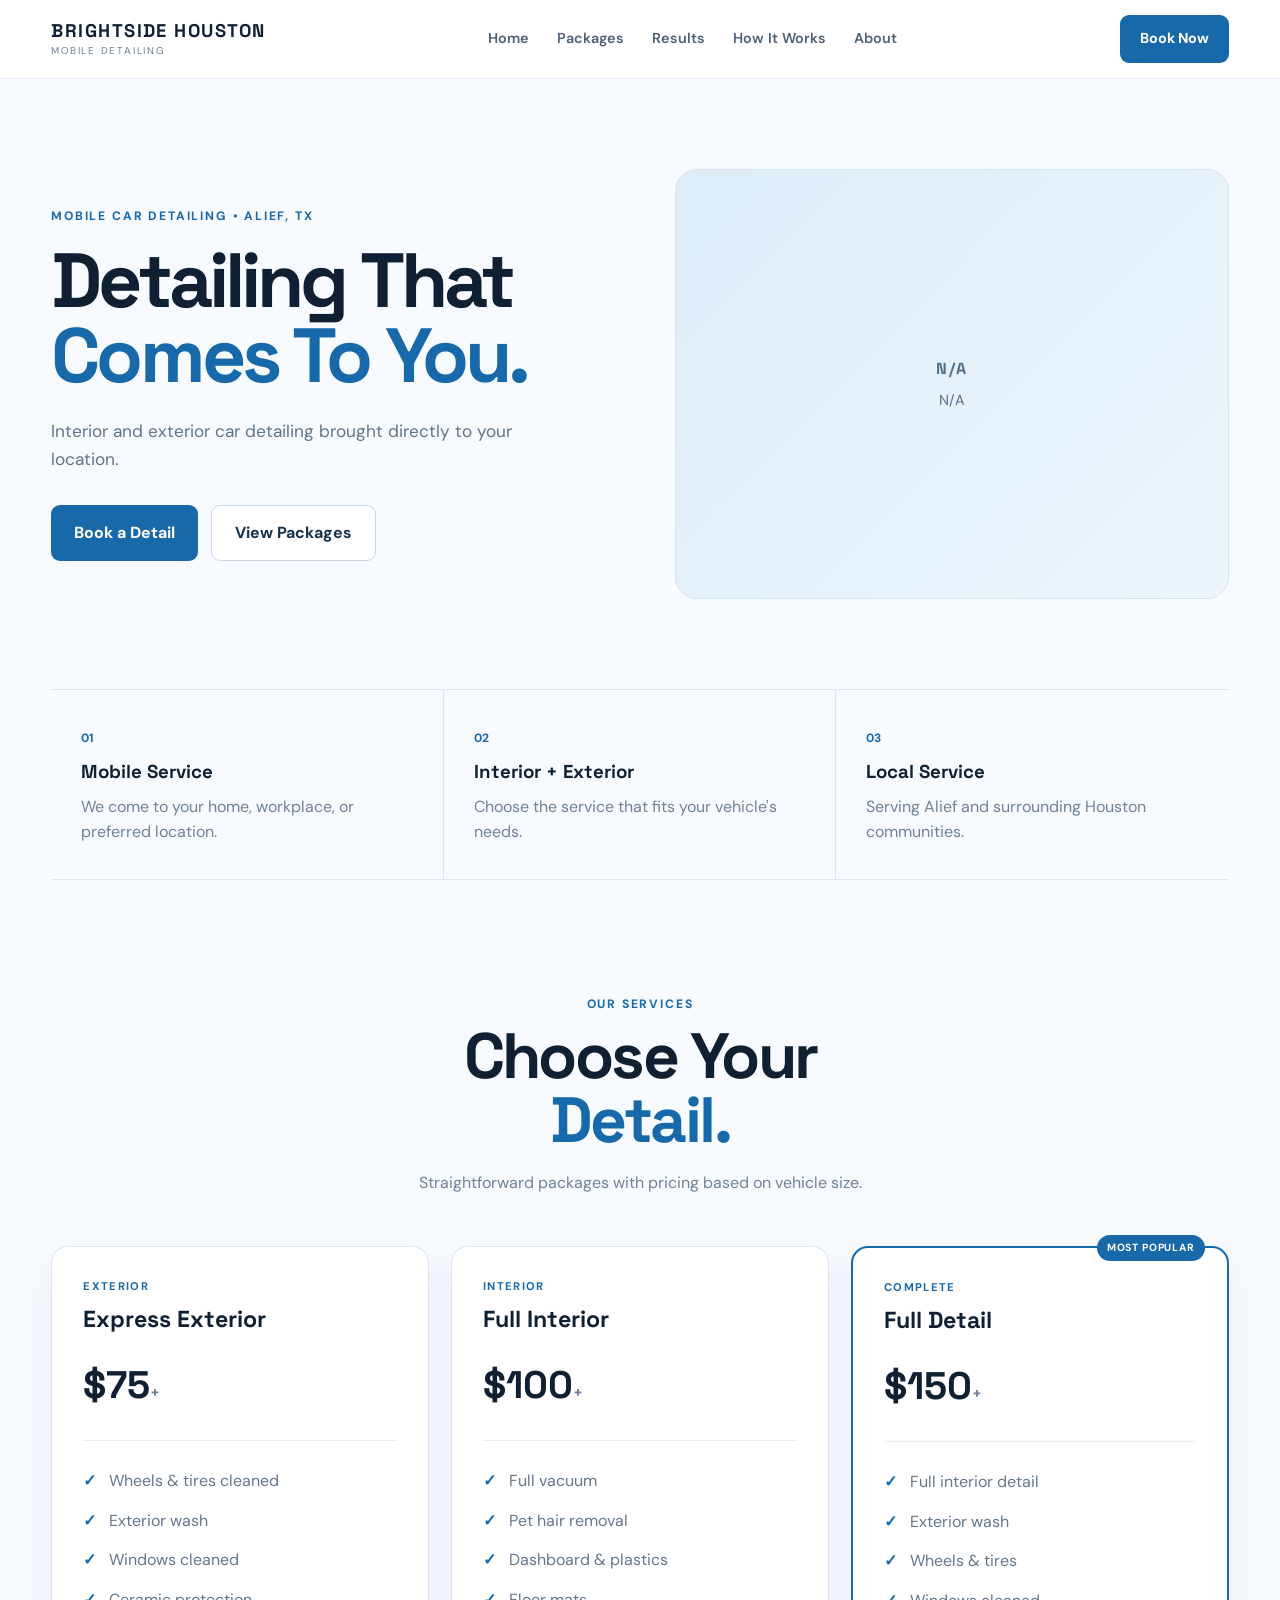
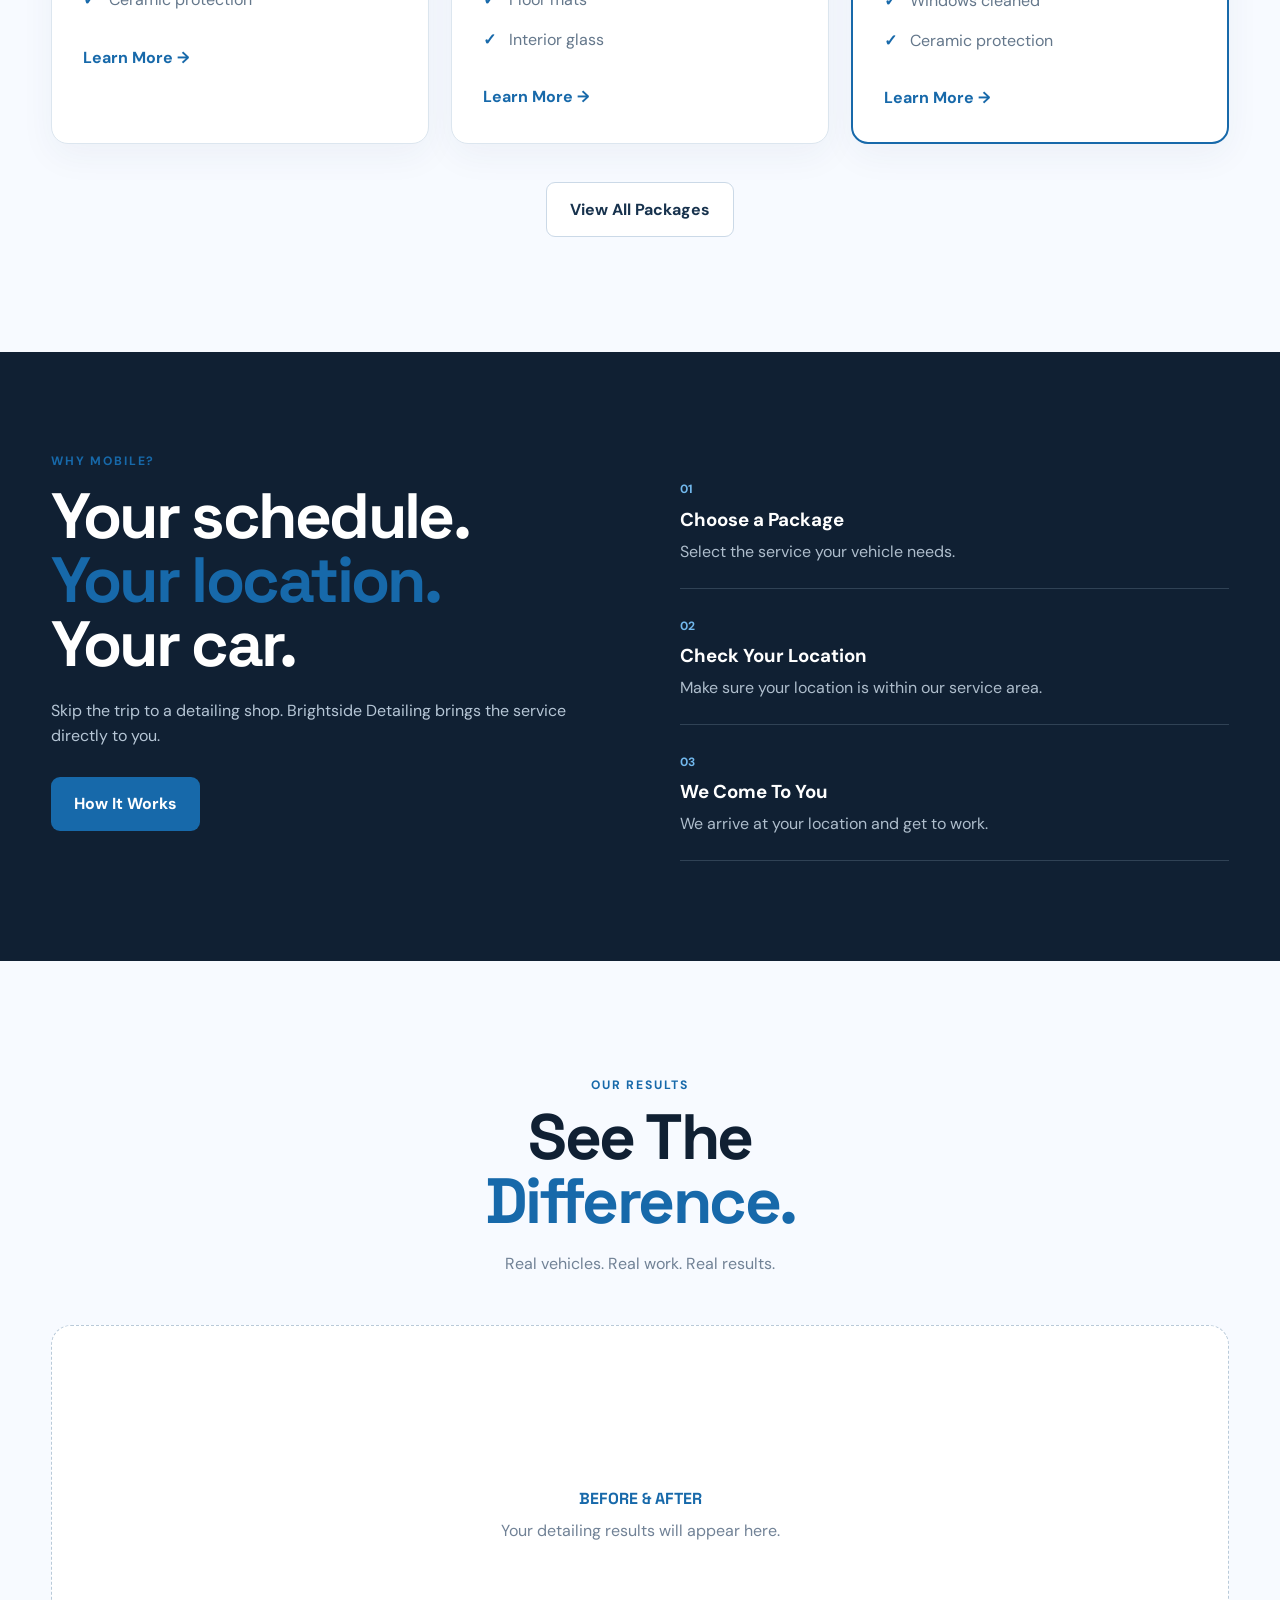
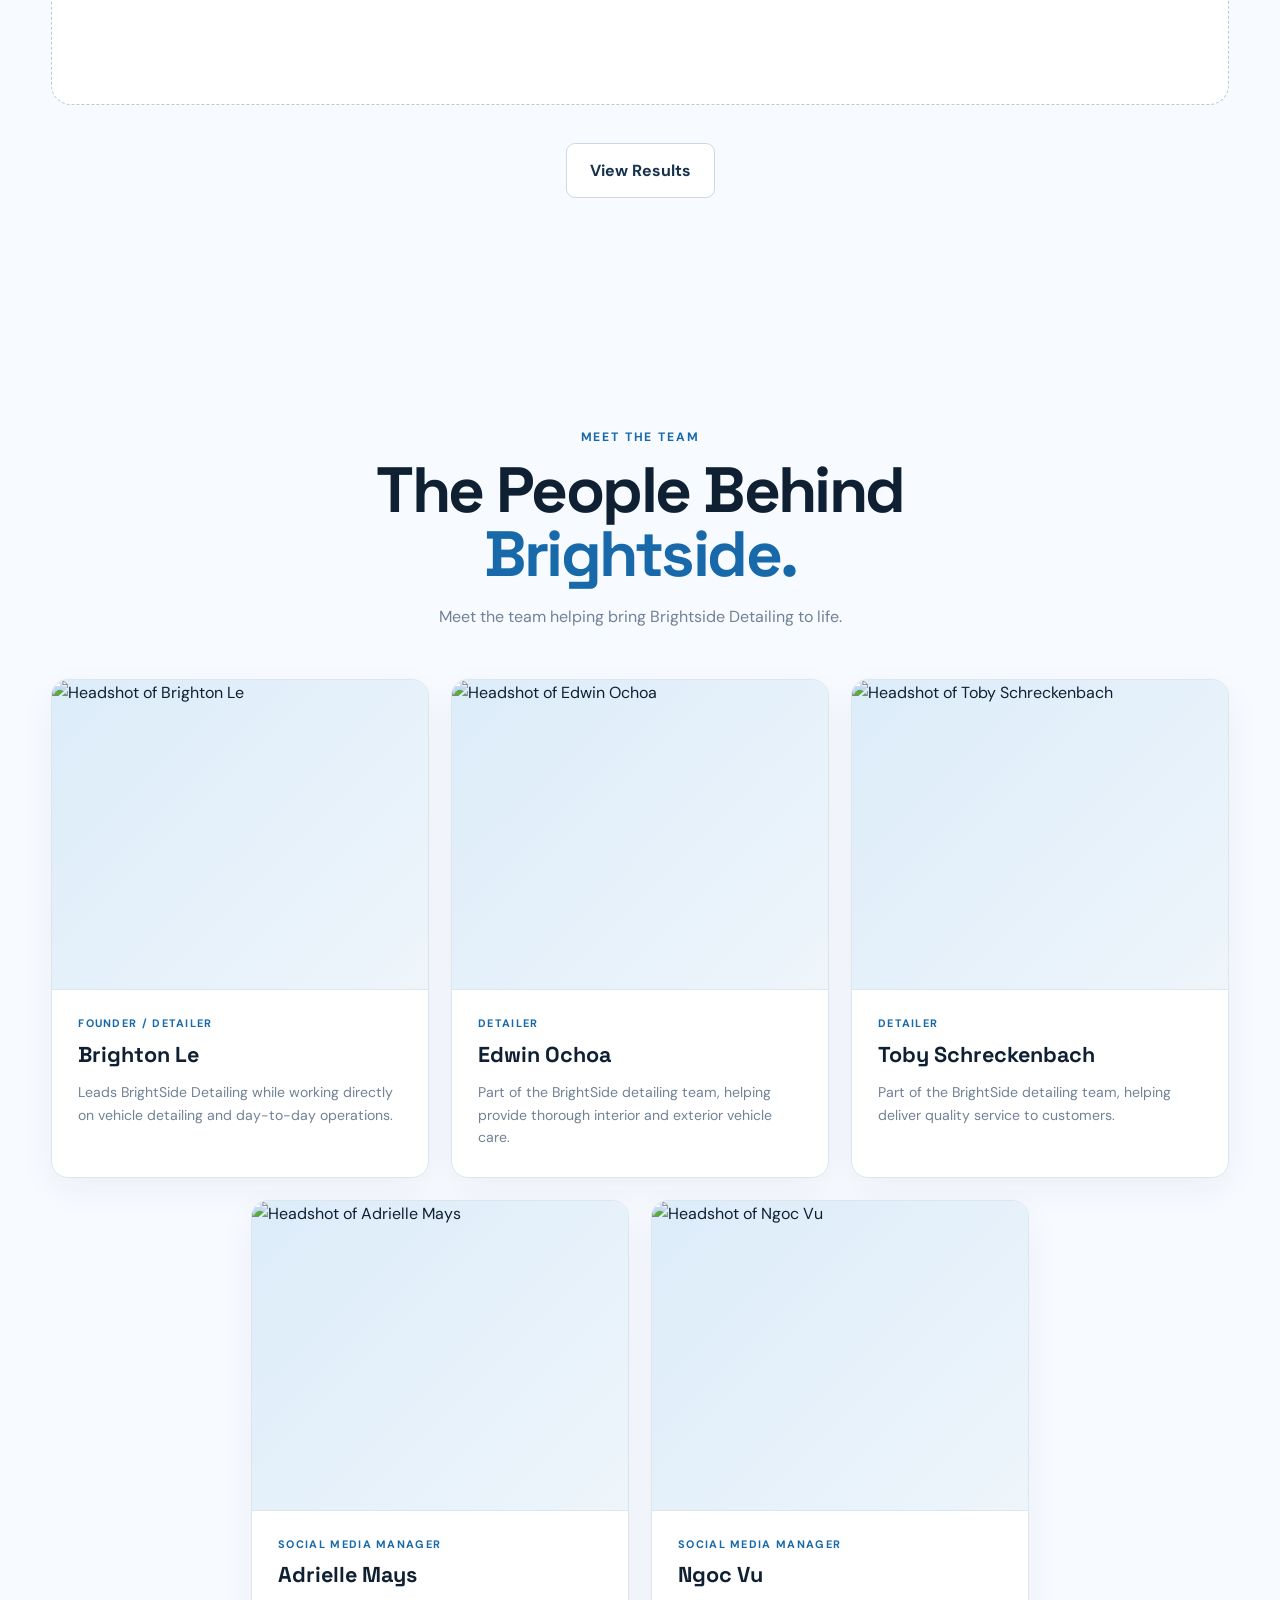
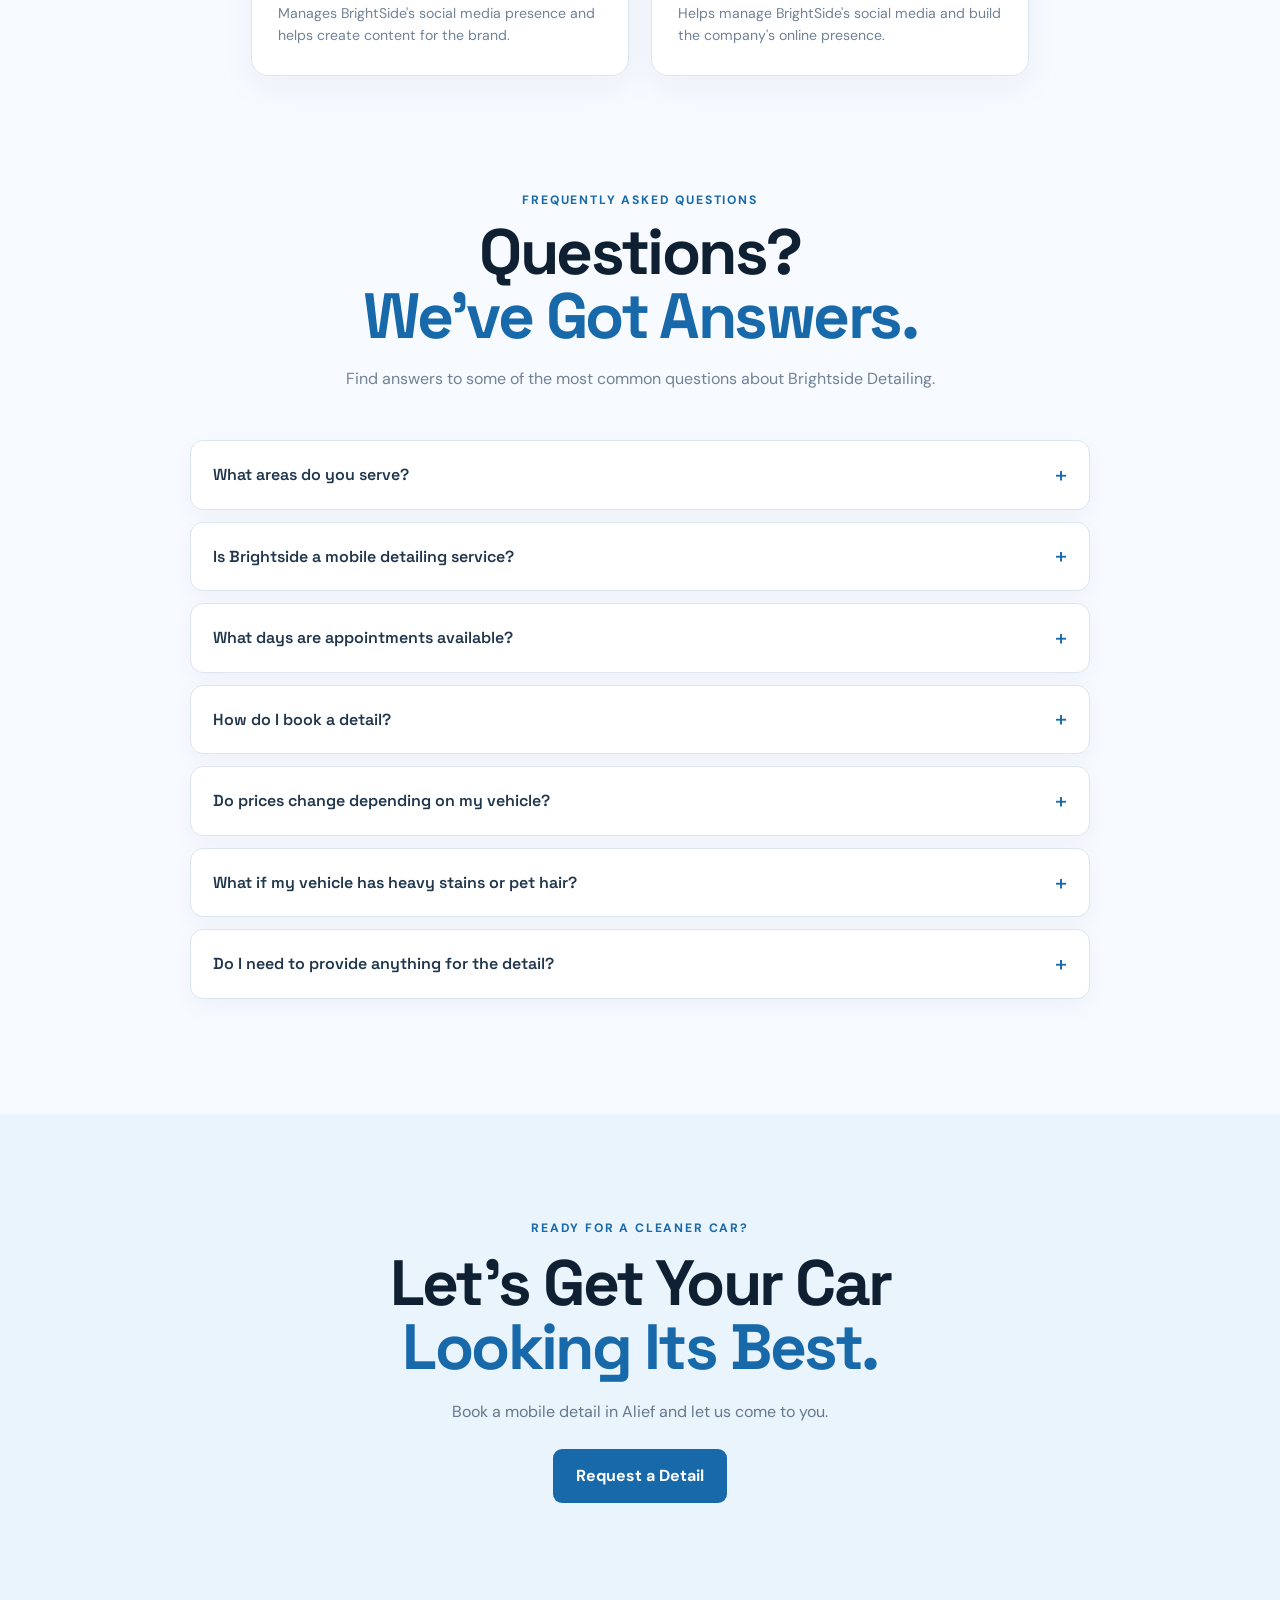
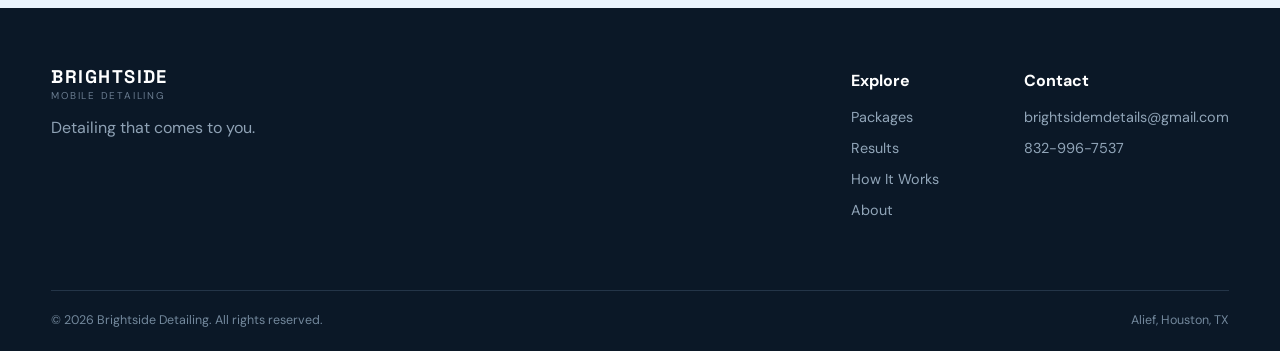
==== index.html @ d50fadb3 "Update index.html" ====
<!DOCTYPE html>
<html lang="en">

<head>

    <meta charset="UTF-8">

    <meta
        name="viewport"
        content="width=device-width, initial-scale=1.0"
    >

    <title>
        Brightside Houston Detailing | Mobile Car Detailing
    </title>

    <meta
        name="description"
        content="Brightside Detailing provides mobile car detailing in Alief and surrounding Houston areas."
    >

    <link rel="preconnect" href="https://fonts.googleapis.com">

    <link
        rel="preconnect"
        href="https://fonts.gstatic.com"
        crossorigin
    >

    <link
        href="https://fonts.googleapis.com/css2?family=DM+Sans:wght@400;500;600;700&family=Space+Grotesk:wght@500;600;700&display=swap"
        rel="stylesheet"
    >

    <link
        rel="stylesheet"
        href="style.css"
    >

</head>


<body>


<header class="navbar">

    <div class="nav-container">

        <a
            href="index.html"
            class="logo"
        >

            <span>
                BRIGHTSIDE HOUSTON
            </span>

            <small>
                MOBILE DETAILING
            </small>

        </a>


        <nav class="nav-links">

            <a href="index.html">
                Home
            </a>

            <a href="packages/">
                Packages
            </a>

            <a href="results/">
                Results
            </a>

            <a href="how-it-works/">
                How It Works
            </a>

            <a href="about/">
                About
            </a>

        </nav>


        <a
            href="booking/"
            class="nav-button"
        >
            Book Now
        </a>


        <button
            class="menu-button"
            id="menuButton"
            type="button"
        >
            ☰
        </button>

    </div>

</header>



<main>


<!-- HERO -->

<section class="hero">

    <div class="hero-content">

        <p class="eyebrow">
            MOBILE CAR DETAILING • ALIEF, TX
        </p>


        <h1>

            Detailing That

            <span>
                Comes To You.
            </span>

        </h1>


        <p class="hero-text">

            Interior and exterior car detailing
            brought directly to your location.

        </p>


        <div class="hero-buttons">

            <a
                href="booking/"
                class="primary-button"
            >
                Book a Detail
            </a>


            <a
                href="packages/"
                class="secondary-button"
            >
                View Packages
            </a>

        </div>

    </div>


    <div class="hero-image">

        <div class="image-placeholder">

            <span>
                N/A
            </span>

            <p>
                N/A
            </p>

        </div>

    </div>

</section>



<!-- BENEFITS -->

<section class="benefits">

    <div class="benefit">

        <span class="benefit-number">
            01
        </span>

        <h3>
            Mobile Service
        </h3>

        <p>
            We come to your home, workplace,
            or preferred location.
        </p>

    </div>


    <div class="benefit">

        <span class="benefit-number">
            02
        </span>

        <h3>
            Interior + Exterior
        </h3>

        <p>
            Choose the service that fits
            your vehicle's needs.
        </p>

    </div>


    <div class="benefit">

        <span class="benefit-number">
            03
        </span>

        <h3>
            Local Service
        </h3>

        <p>
            Serving Alief and surrounding
            Houston communities.
        </p>

    </div>

</section>



<!-- SERVICES -->

<section class="packages-preview">

    <div class="section-heading">

        <p class="eyebrow">
            OUR SERVICES
        </p>

        <h2>

            Choose Your

            <span>
                Detail.
            </span>

        </h2>

        <p>
            Straightforward packages with
            pricing based on vehicle size.
        </p>

    </div>



    <div class="package-grid">


        <article class="package-card">

            <div class="package-top">

                <p class="package-label">
                    EXTERIOR
                </p>

                <h3>
                    Express Exterior
                </h3>

                <p class="price">
                    $75<span>+</span>
                </p>

            </div>


            <ul>

                <li>
                    Wheels & tires cleaned
                </li>

                <li>
                    Exterior wash
                </li>

                <li>
                    Windows cleaned
                </li>

                <li>
                    Ceramic protection
                </li>

            </ul>


            <a
                href="packages/"
                class="card-link"
            >
                Learn More →
            </a>

        </article>



        <article class="package-card">

            <div class="package-top">

                <p class="package-label">
                    INTERIOR
                </p>

                <h3>
                    Full Interior
                </h3>

                <p class="price">
                    $100<span>+</span>
                </p>

            </div>


            <ul>

                <li>
                    Full vacuum
                </li>

                <li>
                    Pet hair removal
                </li>

                <li>
                    Dashboard & plastics
                </li>

                <li>
                    Floor mats
                </li>

                <li>
                    Interior glass
                </li>

            </ul>


            <a
                href="packages/"
                class="card-link"
            >
                Learn More →
            </a>

        </article>



        <article class="package-card featured">

            <div class="popular">
                MOST POPULAR
            </div>


            <div class="package-top">

                <p class="package-label">
                    COMPLETE
                </p>

                <h3>
                    Full Detail
                </h3>

                <p class="price">
                    $150<span>+</span>
                </p>

            </div>


            <ul>

                <li>
                    Full interior detail
                </li>

                <li>
                    Exterior wash
                </li>

                <li>
                    Wheels & tires
                </li>

                <li>
                    Windows cleaned
                </li>

                <li>
                    Ceramic protection
                </li>

            </ul>


            <a
                href="packages/"
                class="card-link"
            >
                Learn More →
            </a>

        </article>

    </div>


    <div class="center-button">

        <a
            href="packages/"
            class="secondary-button"
        >
            View All Packages
        </a>

    </div>

</section>



<!-- MOBILE -->

<section class="mobile-section">

    <div class="mobile-text">

        <p class="eyebrow">
            WHY MOBILE?
        </p>


        <h2>

            Your schedule.

            <span>
                Your location.
            </span>

            Your car.

        </h2>


        <p>

            Skip the trip to a detailing shop.
            Brightside Detailing brings the
            service directly to you.

        </p>


        <a
            href="how-it-works/"
            class="primary-button"
        >
            How It Works
        </a>

    </div>



    <div class="mobile-info">


        <div>

            <span>
                01
            </span>

            <h3>
                Choose a Package
            </h3>

            <p>
                Select the service your
                vehicle needs.
            </p>

        </div>


        <div>

            <span>
                02
            </span>

            <h3>
                Check Your Location
            </h3>

            <p>
                Make sure your location
                is within our service area.
            </p>

        </div>


        <div>

            <span>
                03
            </span>

            <h3>
                We Come To You
            </h3>

            <p>
                We arrive at your location
                and get to work.
            </p>

        </div>

    </div>

</section>



<!-- RESULTS -->

<section class="results-preview">

    <div class="section-heading">

        <p class="eyebrow">
            OUR RESULTS
        </p>


        <h2>

            See The

            <span>
                Difference.
            </span>

        </h2>


        <p>
            Real vehicles. Real work.
            Real results.
        </p>

    </div>


    <div class="results-placeholder">

        <div>

            <strong>
                BEFORE & AFTER
            </strong>

            <p>
                Your detailing results will
                appear here.
            </p>

        </div>

    </div>


    <div class="center-button">

        <a
            href="results/"
            class="secondary-button"
        >
            View Results
        </a>

    </div>

</section>



<!-- MEET THE TEAM -->

<section class="team-section">

    <div class="section-heading">

        <p class="eyebrow">
            MEET THE TEAM
        </p>


        <h2>

            The People Behind

            <span>
                Brightside.
            </span>

        </h2>


        <p>
            Meet the team helping bring Brightside
            Detailing to life.
        </p>

    </div>



    <div class="team-grid">


        <!-- BRIGHTON -->

        <article class="team-card">

            <div class="team-image">

                <img
                    src="images/team/brighton.JPEG"
                    alt="Headshot of Brighton Le"
                >

            </div>


            <div class="team-info">

                <p class="team-role">
                    FOUNDER / DETAILER
                </p>

                <h3>
                    Brighton Le
                </h3>

                <p>
                    Leads BrightSide Detailing while
                    working directly on vehicle detailing
                    and day-to-day operations.
                </p>

            </div>

        </article>



        <!-- EDWIN -->

        <article class="team-card">

            <div class="team-image">

                <img
                    src="images/team/edwin-ochoa.JPEG"
                    alt="Headshot of Edwin Ochoa"
                >

            </div>


            <div class="team-info">

                <p class="team-role">
                    DETAILER
                </p>

                <h3>
                    Edwin Ochoa
                </h3>

                <p>
                    Part of the BrightSide detailing team,
                    helping provide thorough interior and
                    exterior vehicle care.
                </p>

            </div>

        </article>



        <!-- TOBY -->

        <article class="team-card">

            <div class="team-image">

                <img
                    src="images/team/toby-schreckenbach.JPEG"
                    alt="Headshot of Toby Schreckenbach"
                >

            </div>


            <div class="team-info">

                <p class="team-role">
                    DETAILER
                </p>

                <h3>
                    Toby Schreckenbach
                </h3>

                <p>
                    Part of the BrightSide detailing team,
                    helping deliver quality service to
                    customers.
                </p>

            </div>

        </article>



        <!-- ADRIELLE -->

        <article class="team-card">

            <div class="team-image">

                <img
                    src="images/team/adrielle-mays.JPEG"
                    alt="Headshot of Adrielle Mays"
                >

            </div>


            <div class="team-info">

                <p class="team-role">
                    SOCIAL MEDIA MANAGER
                </p>

                <h3>
                    Adrielle Mays
                </h3>

                <p>
                    Manages BrightSide's social media
                    presence and helps create content
                    for the brand.
                </p>

            </div>

        </article>



        <!-- NGOC -->

        <article class="team-card">

            <div class="team-image">

                <img
                    src="images/team/ngoc-vu.JPEG"
                    alt="Headshot of Ngoc Vu"
                >

            </div>


            <div class="team-info">

                <p class="team-role">
                    SOCIAL MEDIA MANAGER
                </p>

                <h3>
                    Ngoc Vu
                </h3>

                <p>
                    Helps manage BrightSide's social
                    media and build the company's
                    online presence.
                </p>

            </div>

        </article>

    </div>

</section>



<!-- FAQ -->

<section class="faq-section">

    <div class="section-heading">

        <p class="eyebrow">
            FREQUENTLY ASKED QUESTIONS
        </p>


        <h2>

            Questions?

            <span>
                We've Got Answers.
            </span>

        </h2>


        <p>
            Find answers to some of the most common
            questions about Brightside Detailing.
        </p>

    </div>



    <div class="faq-list">


        <details class="faq-item">

            <summary>
                What areas do you serve?
            </summary>

            <div class="faq-answer">

                <p>
                    Brightside Detailing serves Alief
                    and surrounding Houston communities
                    within approximately 20 miles of our
                    service area.
                </p>

            </div>

        </details>



        <details class="faq-item">

            <summary>
                Is Brightside a mobile detailing service?
            </summary>

            <div class="faq-answer">

                <p>
                    Yes. We bring the detailing service
                    directly to your home, workplace, or
                    another eligible location.
                </p>

            </div>

        </details>



        <details class="faq-item">

            <summary>
                What days are appointments available?
            </summary>

            <div class="faq-answer">

                <p>
                    Brightside currently offers detailing
                    appointments on weekends. Available
                    dates and times can be viewed through
                    our online booking system.
                </p>

            </div>

        </details>



        <details class="faq-item">

            <summary>
                How do I book a detail?
            </summary>

            <div class="faq-answer">

                <p>
                    Start by visiting our booking page.
                    Enter your service location to make
                    sure it is within our service area,
                    then continue to schedule your detail.
                </p>

            </div>

        </details>



        <details class="faq-item">

            <summary>
                Do prices change depending on my vehicle?
            </summary>

            <div class="faq-answer">

                <p>
                    Yes. Pricing varies based on vehicle
                    size and may vary depending on the
                    condition of the vehicle. Any additional
                    charges will be confirmed before service.
                </p>

            </div>

        </details>



        <details class="faq-item">

            <summary>
                What if my vehicle has heavy stains or pet hair?
            </summary>

            <div class="faq-answer">

                <p>
                    Additional charges may apply for heavy
                    staining, excessive pet hair, or unusually
                    dirty vehicles. Final pricing will be
                    confirmed before service.
                </p>

            </div>

        </details>



        <details class="faq-item">

            <summary>
                Do I need to provide anything for the detail?
            </summary>

            <div class="faq-answer">

                <p>
                    Details about service requirements and
                    your appointment will be provided during
                    the booking process.
                </p>

            </div>

        </details>



    </div>

</section>



<!-- CTA -->

<section class="cta">

    <p class="eyebrow">
        READY FOR A CLEANER CAR?
    </p>


    <h2>

        Let's Get Your Car

        <span>
            Looking Its Best.
        </span>

    </h2>


    <p>
        Book a mobile detail in Alief
        and let us come to you.
    </p>


    <a
        href="booking/"
        class="primary-button"
    >
        Request a Detail
    </a>

</section>


</main>



<footer>

    <div class="footer-container">


        <div class="footer-brand">

            <a
                href="index.html"
                class="logo"
            >

                <span>
                    BRIGHTSIDE
                </span>

                <small>
                    MOBILE DETAILING
                </small>

            </a>


            <p>
                Detailing that comes to you.
            </p>

        </div>



        <div class="footer-links">


            <div>

                <h4>
                    Explore
                </h4>

                <a href="packages/">
                    Packages
                </a>

                <a href="results/">
                    Results
                </a>

                <a href="how-it-works/">
                    How It Works
                </a>

                <a href="about/">
                    About
                </a>

            </div>



            <div>

                <h4>
                    Contact
                </h4>

                <a href="mailto:YOUR-EMAIL-HERE">
                    brightsidemdetails@gmail.com
                </a>

                <a href="tel:YOUR-PHONE-HERE">
                    832-996-7537
                </a>

            </div>


        </div>

    </div>



    <div class="footer-bottom">

        <p>
            © 2026 Brightside Detailing.
            All rights reserved.
        </p>

        <p>
            Alief, Houston, TX
        </p>

    </div>

</footer>



<script src="script.js"></script>

</body>

</html>
---- style.css ----
/* =========================================
   BRIGHTSIDE DETAILING
   SHARED WEBSITE STYLES
========================================= */

* {
    box-sizing: border-box;
    margin: 0;
    padding: 0;
}

html {
    scroll-behavior: smooth;
}

body {
    font-family: "DM Sans", sans-serif;
    color: #102033;
    background: #f7faff;
    line-height: 1.6;
}

a {
    text-decoration: none;
    color: inherit;
}

button,
input,
select,
textarea {
    font: inherit;
}

img {
    max-width: 100%;
    display: block;
}


/* =========================================
   NAVIGATION
========================================= */

.navbar {
    width: 100%;
    background: rgba(255, 255, 255, 0.96);
    border-bottom: 1px solid #e5edf5;
    position: relative;
    z-index: 100;
}

.nav-container {
    width: min(1180px, 92%);
    margin: auto;
    min-height: 78px;

    display: flex;
    align-items: center;
    justify-content: space-between;
    gap: 30px;
}

.logo {
    display: flex;
    flex-direction: column;
    line-height: 1;
    flex-shrink: 0;
}

.logo span {
    font-family: "Space Grotesk", sans-serif;
    font-size: 1.15rem;
    font-weight: 700;
    letter-spacing: 0.08em;
}

.logo small {
    margin-top: 5px;
    font-size: 0.62rem;
    letter-spacing: 0.18em;
    color: #6b7d91;
}

.nav-links {
    display: flex;
    align-items: center;
    gap: 28px;
}

.nav-links a {
    font-size: 0.9rem;
    font-weight: 600;
    color: #4d6075;
    transition: 0.2s ease;
}

.nav-links a:hover {
    color: #1769aa;
}

.nav-button {
    padding: 12px 20px;
    background: #1769aa;
    color: white;
    border-radius: 9px;
    font-weight: 700;
    font-size: 0.9rem;
    transition: 0.2s ease;
}

.nav-button:hover {
    background: #0f548b;
    transform: translateY(-1px);
}

.menu-button {
    display: none;
    border: 0;
    background: transparent;
    font-size: 1.5rem;
    cursor: pointer;
}


/* =========================================
   GENERAL
========================================= */

.eyebrow {
    color: #1769aa;
    font-size: 0.76rem;
    font-weight: 700;
    letter-spacing: 0.15em;
    text-transform: uppercase;
}

.primary-button,
.secondary-button {
    display: inline-flex;
    align-items: center;
    justify-content: center;
    padding: 14px 23px;
    border-radius: 9px;
    font-weight: 700;
    transition: 0.2s ease;
}

.primary-button {
    background: #1769aa;
    color: white;
}

.primary-button:hover {
    background: #0f548b;
    transform: translateY(-2px);
}

.secondary-button {
    border: 1px solid #cbd9e7;
    background: white;
    color: #17324d;
}

.secondary-button:hover {
    border-color: #1769aa;
    color: #1769aa;
    transform: translateY(-2px);
}


/* =========================================
   HOMEPAGE HERO
========================================= */

.hero {
    width: min(1180px, 92%);
    margin: auto;
    min-height: 610px;

    display: grid;
    grid-template-columns: 1fr 1fr;
    align-items: center;
    gap: 70px;
    padding: 75px 0;
}

.hero-content {
    max-width: 590px;
}

.hero h1 {
    margin-top: 16px;
    font-family: "Space Grotesk", sans-serif;
    font-size: clamp(3rem, 6vw, 5.3rem);
    line-height: 0.98;
    letter-spacing: -0.05em;
    color: #102033;
}

.hero h1 span,
.mobile-text h2 span,
.section-heading h2 span,
.cta h2 span {
    color: #1769aa;
    display: block;
}

.hero-text {
    max-width: 520px;
    margin-top: 25px;
    color: #627589;
    font-size: 1.08rem;
}

.hero-buttons {
    display: flex;
    gap: 13px;
    margin-top: 32px;
    flex-wrap: wrap;
}

.hero-image {
    min-height: 430px;
}

.image-placeholder {
    width: 100%;
    height: 430px;
    border-radius: 22px;
    background:
        linear-gradient(
            135deg,
            #dcecf9,
            #eef5fb
        );

    border: 1px solid #d5e4f0;

    display: flex;
    flex-direction: column;
    align-items: center;
    justify-content: center;

    text-align: center;
    color: #547089;
}

.image-placeholder span {
    font-family: "Space Grotesk", sans-serif;
    font-weight: 700;
    letter-spacing: 0.08em;
}

.image-placeholder p {
    margin-top: 8px;
    font-size: 0.9rem;
}


/* =========================================
   BENEFITS
========================================= */

.benefits {
    width: min(1180px, 92%);
    margin: 0 auto;
    display: grid;
    grid-template-columns: repeat(3, 1fr);
    border-top: 1px solid #dce6ef;
    border-bottom: 1px solid #dce6ef;
}

.benefit {
    padding: 34px 30px;
    border-right: 1px solid #dce6ef;
}

.benefit:last-child {
    border-right: 0;
}

.benefit-number {
    color: #1769aa;
    font-size: 0.75rem;
    font-weight: 700;
}

.benefit h3 {
    margin-top: 7px;
    font-family: "Space Grotesk", sans-serif;
}

.benefit p {
    margin-top: 7px;
    color: #718296;
}


/* =========================================
   SECTION HEADINGS
========================================= */

.section-heading {
    max-width: 680px;
    margin: auto;
    text-align: center;
}

.section-heading h2 {
    margin-top: 10px;
    font-family: "Space Grotesk", sans-serif;
    font-size: clamp(2.5rem, 5vw, 4rem);
    line-height: 1;
    letter-spacing: -0.04em;
}

.section-heading > p:last-child {
    margin-top: 18px;
    color: #718296;
}


/* =========================================
   PACKAGES
========================================= */

.packages-preview {
    width: min(1180px, 92%);
    margin: auto;
    padding: 115px 0;
}

.package-grid {
    margin-top: 50px;
    display: grid;
    grid-template-columns: repeat(3, 1fr);
    gap: 22px;
}

.package-card {
    position: relative;
    background: white;
    border: 1px solid #dce6ef;
    border-radius: 17px;
    padding: 31px;
    box-shadow: 0 12px 35px rgba(30, 60, 90, 0.05);
}

.package-card.featured {
    border: 2px solid #1769aa;
}

.popular {
    position: absolute;
    top: -13px;
    right: 22px;
    padding: 5px 10px;
    border-radius: 20px;
    background: #1769aa;
    color: white;
    font-size: 0.65rem;
    font-weight: 700;
    letter-spacing: 0.08em;
}

.package-label {
    color: #1769aa;
    font-size: 0.7rem;
    font-weight: 700;
    letter-spacing: 0.12em;
}

.package-card h3 {
    margin-top: 5px;
    font-family: "Space Grotesk", sans-serif;
    font-size: 1.45rem;
}

.price {
    margin-top: 16px;
    font-family: "Space Grotesk", sans-serif;
    font-size: 2.4rem;
    font-weight: 700;
}

.price span {
    font-size: 1rem;
    color: #718296;
}

.package-card ul {
    list-style: none;
    margin-top: 25px;
    padding-top: 20px;
    border-top: 1px solid #e5edf5;
}

.package-card li {
    padding: 7px 0;
    color: #64778b;
}

.package-card li::before {
    content: "✓";
    margin-right: 9px;
    color: #1769aa;
    font-weight: 700;
}

.card-link {
    display: inline-block;
    margin-top: 25px;
    color: #1769aa;
    font-weight: 700;
}

.center-button {
    display: flex;
    justify-content: center;
    margin-top: 38px;
}


/* =========================================
   MOBILE SECTION
========================================= */

.mobile-section {
    background: #102033;
    color: white;
    padding: 100px max(4%, calc((100% - 1180px) / 2));
    display: grid;
    grid-template-columns: 1fr 1fr;
    gap: 80px;
}

.mobile-text {
    max-width: 520px;
}

.mobile-text h2 {
    margin-top: 12px;
    font-family: "Space Grotesk", sans-serif;
    font-size: clamp(2.6rem, 5vw, 4rem);
    line-height: 1;
    letter-spacing: -0.04em;
}

.mobile-text > p:not(.eyebrow) {
    margin-top: 22px;
    color: #b6c6d6;
}

.mobile-text .primary-button {
    margin-top: 28px;
}

.mobile-info {
    display: flex;
    flex-direction: column;
}

.mobile-info > div {
    padding: 23px 0;
    border-bottom: 1px solid #304255;
}

.mobile-info span {
    color: #72b8ed;
    font-size: 0.75rem;
    font-weight: 700;
}

.mobile-info h3 {
    margin-top: 4px;
}

.mobile-info p {
    color: #aebdcc;
    margin-top: 4px;
}


/* =========================================
   RESULTS
========================================= */

.results-preview {
    width: min(1180px, 92%);
    margin: auto;
    padding: 115px 0;
}

.results-placeholder {
    margin-top: 48px;
    min-height: 380px;
    border-radius: 20px;
    border: 1px dashed #b9cad9;
    background: white;

    display: flex;
    align-items: center;
    justify-content: center;
    text-align: center;
}

.results-placeholder strong {
    font-family: "Space Grotesk", sans-serif;
    color: #1769aa;
}

.results-placeholder p {
    margin-top: 7px;
    color: #718296;
}


/* =========================================
   MEET THE TEAM
========================================= */

.team-section {
    width: min(1180px, 92%);
    margin: auto;
    padding: 115px 0;
}

.team-grid {
    margin-top: 50px;

    display: flex;
    flex-wrap: wrap;
    justify-content: center;
    gap: 22px;
}

.team-card {
    width: calc((100% - 44px) / 3);

    background: white;
    border: 1px solid #dce6ef;
    border-radius: 17px;

    overflow: hidden;

    box-shadow: 0 12px 35px rgba(30, 60, 90, 0.05);

    transition: 0.2s ease;
}

.team-card:hover {
    transform: translateY(-4px);
    box-shadow: 0 18px 42px rgba(30, 60, 90, 0.08);
}

.team-image {
    width: 100%;
    height: 310px;
    background:
        linear-gradient(
            135deg,
            #dcecf9,
            #eef5fb
        );

    border-bottom: 1px solid #dce6ef;

    display: flex;
    align-items: center;
    justify-content: center;

    overflow: hidden;
}

.team-image img {
    width: 100%;
    height: 100%;
    object-fit: cover;
    object-position: center top;
}

.team-info {
    padding: 25px 26px 28px;
}

.team-role {
    color: #1769aa;
    font-size: 0.68rem;
    font-weight: 700;
    letter-spacing: 0.12em;
    text-transform: uppercase;
}

.team-info h3 {
    margin-top: 5px;

    font-family: "Space Grotesk", sans-serif;
    font-size: 1.35rem;
}

.team-info > p:last-child {
    margin-top: 9px;
    color: #718296;
    font-size: 0.88rem;
}


/* =========================================
   FAQ
========================================= */

.faq-section {
    width: min(900px, 92%);
    margin: auto;
    padding: 0 0 115px;
}

.faq-list {
    margin-top: 48px;

    display: flex;
    flex-direction: column;
    gap: 12px;
}

.faq-item {
    background: white;
    border: 1px solid #dce6ef;
    border-radius: 13px;

    overflow: hidden;

    box-shadow: 0 8px 25px rgba(30, 60, 90, 0.04);
}

.faq-item summary {
    position: relative;

    padding: 21px 52px 21px 22px;

    list-style: none;
    cursor: pointer;

    font-family: "Space Grotesk", sans-serif;
    font-size: 1rem;
    font-weight: 600;

    color: #20364c;
}

.faq-item summary::-webkit-details-marker {
    display: none;
}

.faq-item summary::after {
    content: "+";

    position: absolute;
    top: 50%;
    right: 22px;

    transform: translateY(-50%);

    color: #1769aa;

    font-family: "DM Sans", sans-serif;
    font-size: 1.35rem;
    font-weight: 500;

    transition: 0.2s ease;
}

.faq-item[open] summary {
    color: #1769aa;
    border-bottom: 1px solid #e5edf5;
}

.faq-item[open] summary::after {
    content: "−";
}

.faq-answer {
    padding: 0 22px 21px;
}

.faq-answer p {
    color: #718296;
    font-size: 0.9rem;
}


/* =========================================
   CTA
========================================= */

.cta {
    text-align: center;
    padding: 105px 20px;
    background: #eaf4fc;
}

.cta h2 {
    max-width: 760px;
    margin: 12px auto 0;
    font-family: "Space Grotesk", sans-serif;
    font-size: clamp(2.5rem, 5vw, 4rem);
    line-height: 1;
    letter-spacing: -0.04em;
}

.cta > p:not(.eyebrow) {
    margin: 20px auto;
    color: #65788c;
}

.cta .primary-button {
    margin-top: 5px;
}


/* =========================================
   FOOTER
========================================= */

footer {
    background: #0b1827;
    color: white;
}

.footer-container {
    width: min(1180px, 92%);
    margin: auto;
    padding: 60px 0;

    display: flex;
    justify-content: space-between;
    gap: 60px;
}

.footer-brand p {
    margin-top: 14px;
    color: #8fa2b5;
}

.footer-links {
    display: flex;
    gap: 85px;
}

.footer-links h4 {
    margin-bottom: 13px;
}

.footer-links a {
    display: block;
    margin: 8px 0;
    color: #91a5b8;
    font-size: 0.9rem;
}

.footer-links a:hover {
    color: white;
}

.footer-bottom {
    width: min(1180px, 92%);
    margin: auto;
    padding: 20px 0;
    border-top: 1px solid #243548;

    display: flex;
    justify-content: space-between;
    gap: 20px;

    color: #73889c;
    font-size: 0.78rem;
}


/* =========================================
   BOOKING PAGE
========================================= */

.booking-hero {
    background: #eaf4fc;
    padding: 80px 20px;
}

.booking-hero-content {
    width: min(1180px, 92%);
    margin: auto;
}

.booking-hero h1 {
    margin-top: 12px;
    font-family: "Space Grotesk", sans-serif;
    font-size: clamp(3rem, 6vw, 5rem);
    line-height: 1;
    letter-spacing: -0.05em;
}

.booking-hero h1 span {
    color: #1769aa;
}

.booking-hero-content > p:last-child {
    max-width: 600px;
    margin-top: 18px;
    color: #627589;
}

.booking-page {
    width: min(1180px, 92%);
    margin: auto;
    padding: 80px 0;
}

.booking-layout {
    display: grid;
    grid-template-columns: 0.8fr 1.4fr;
    gap: 30px;
    align-items: start;
}

.booking-sidebar {
    position: sticky;
    top: 25px;
}

.sidebar-intro h2 {
    margin-top: 10px;
    font-family: "Space Grotesk", sans-serif;
    font-size: 2.3rem;
    line-height: 1.05;
}

.sidebar-intro h2 span {
    color: #1769aa;
    display: block;
}

.sidebar-intro > p:last-child {
    margin-top: 18px;
    color: #687c90;
}

.booking-process {
    margin-top: 40px;
}

.process-item {
    display: flex;
    gap: 16px;
}

.process-number {
    flex-shrink: 0;
    width: 40px;
    height: 40px;
    border-radius: 50%;
    background: #e6f2fb;
    color: #1769aa;

    display: flex;
    align-items: center;
    justify-content: center;

    font-size: 0.75rem;
    font-weight: 700;
}

.process-item h3 {
    font-size: 1rem;
}

.process-item p {
    margin-top: 3px;
    color: #718296;
    font-size: 0.9rem;
}

.process-line {
    width: 1px;
    height: 28px;
    margin-left: 20px;
    background: #d7e2ec;
}

.pricing-note {
    display: flex;
    gap: 13px;
    margin-top: 38px;
    padding: 18px;
    border-radius: 12px;
    background: #f0f7fc;
    border: 1px solid #dceaf4;
}

.note-icon {
    flex-shrink: 0;
    width: 27px;
    height: 27px;
    border-radius: 50%;
    background: #1769aa;
    color: white;

    display: flex;
    align-items: center;
    justify-content: center;

    font-size: 0.8rem;
}

.pricing-note strong {
    font-size: 0.9rem;
}

.pricing-note p {
    margin-top: 4px;
    color: #718296;
    font-size: 0.82rem;
}

.booking-card {
    background: white;
    border: 1px solid #dce6ef;
    border-radius: 18px;
    box-shadow: 0 18px 50px rgba(30, 60, 90, 0.07);
    overflow: visible;
}

.form-header {
    padding: 28px 30px;
    border-bottom: 1px solid #e2eaf1;
    display: flex;
    align-items: center;
    justify-content: space-between;
    gap: 20px;
}

.form-header h2 {
    font-family: "Space Grotesk", sans-serif;
    font-size: 1.6rem;
}

.form-badge {
    padding: 7px 11px;
    border-radius: 20px;
    background: #eaf4fc;
    color: #1769aa;
    font-size: 0.65rem;
    font-weight: 700;
    letter-spacing: 0.08em;
}

.form-block {
    padding: 30px;
    border-bottom: 1px solid #e2eaf1;
}

.form-block:last-child {
    border-bottom: 0;
}

.form-block-title {
    display: flex;
    gap: 14px;
    margin-bottom: 24px;
}

.form-block-title > span {
    color: #1769aa;
    font-size: 0.75rem;
    font-weight: 700;
}

.form-block-title h3 {
    font-family: "Space Grotesk", sans-serif;
    font-size: 1.1rem;
}

.form-block-title p {
    margin-top: 2px;
    color: #7a8b9d;
    font-size: 0.85rem;
}

.input-grid {
    display: grid;
    grid-template-columns: 1fr 1fr;
    gap: 16px;
}

.input-group {
    margin-top: 16px;
}

.input-grid .input-group {
    margin-top: 0;
}

.input-group label {
    display: block;
    margin-bottom: 7px;
    color: #344b61;
    font-size: 0.82rem;
    font-weight: 700;
}

.input-group input,
.input-group select,
.input-group textarea {
    width: 100%;
    padding: 13px 14px;
    border: 1px solid #cedbe7;
    border-radius: 9px;
    outline: none;
    background: #fbfdff;
    color: #20364c;
    transition: 0.2s ease;
}

.input-group input:focus,
.input-group select:focus,
.input-group textarea:focus {
    border-color: #1769aa;
    box-shadow: 0 0 0 3px rgba(23, 105, 170, 0.1);
}

.input-group textarea {
    min-height: 120px;
    resize: vertical;
}

.input-help {
    display: block;
    margin-top: 7px;
    color: #8494a5;
    font-size: 0.75rem;
}


/* =========================================
   VEHICLE PRICE
========================================= */

.vehicle-price-display {
    margin-top: 17px;
    padding: 14px 16px;
    border-radius: 9px;
    background: #f1f7fc;
    color: #496277;
    font-size: 0.86rem;
}

.vehicle-price-display strong {
    color: #1769aa;
}


/* =========================================
   SERVICE CARDS
========================================= */

.service-cards {
    display: grid;
    gap: 12px;
}

.service-card {
    position: relative;
    display: block;
    cursor: pointer;
}

.service-card input {
    position: absolute;
    opacity: 0;
    pointer-events: none;
}

.service-card-content {
    padding: 18px;
    border: 1px solid #d8e3ed;
    border-radius: 12px;
    transition: 0.2s ease;
}

.service-card:hover .service-card-content {
    border-color: #9bbbd4;
}

.service-card input:checked + .service-card-content {
    border-color: #1769aa;
    background: #f2f8fd;
    box-shadow: 0 0 0 2px rgba(23, 105, 170, 0.08);
}

.service-card-top {
    display: flex;
    justify-content: space-between;
    gap: 15px;
}

.service-card small {
    color: #1769aa;
    font-size: 0.63rem;
    font-weight: 700;
    letter-spacing: 0.1em;
}

.service-card h4 {
    margin-top: 3px;
    font-family: "Space Grotesk", sans-serif;
}

.service-card strong {
    white-space: nowrap;
    color: #1769aa;
}

.service-card p {
    margin-top: 8px;
    color: #718296;
    font-size: 0.83rem;
}

.popular-service {
    margin-top: 4px;
}

.popular-label {
    position: absolute;
    top: -9px;
    right: 15px;
    z-index: 2;

    padding: 4px 9px;
    border-radius: 20px;

    background: #1769aa;
    color: white;

    font-size: 0.6rem;
    font-weight: 700;
}


/* =========================================
   ADDRESS SEARCH
========================================= */

.address-container {
    position: relative;
}

.address-suggestions {
    position: absolute;
    z-index: 50;
    top: 76px;
    left: 0;
    right: 0;

    display: none;

    background: white;
    border: 1px solid #cedbe7;
    border-radius: 10px;

    box-shadow: 0 15px 35px rgba(30, 60, 90, 0.12);

    overflow: hidden;
}

.address-suggestion {
    width: 100%;
    display: block;
    padding: 13px 15px;

    border: 0;
    border-bottom: 1px solid #edf2f6;

    background: white;
    text-align: left;
    cursor: pointer;
}

.address-suggestion:last-child {
    border-bottom: 0;
}

.address-suggestion:hover {
    background: #f2f8fd;
}

.address-suggestion strong {
    display: block;
    color: #243b50;
    font-size: 0.86rem;
}

.address-suggestion span {
    display: block;
    margin-top: 2px;
    color: #7a8b9d;
    font-size: 0.76rem;
}


/* =========================================
   SERVICE STATUS
========================================= */

.service-status {
    display: none;
    margin-top: 18px;
    padding: 15px 16px;
    border-radius: 10px;
}

.service-status.eligible,
.service-status.not-eligible {
    display: block;
}

.service-status.eligible {
    background: #edf9f2;
    border: 1px solid #bfe5cc;
    color: #21633a;
}

.service-status.not-eligible {
    background: #fff2f1;
    border: 1px solid #efc6c2;
    color: #8a332c;
}

.service-status strong {
    display: block;
}

.service-status span {
    display: block;
    margin-top: 3px;
    font-size: 0.8rem;
}


/* =========================================
   MAP
========================================= */

.service-map {
    width: 100%;
    height: 350px;
    margin-top: 18px;

    border-radius: 12px;
    overflow: hidden;

    border: 1px solid #d8e3ed;
}

.map-help {
    margin-top: 8px;
    color: #8494a5;
    font-size: 0.75rem;
}


/* =========================================
   AVAILABILITY
========================================= */

.availability-locked,
.availability-unlocked {
    margin-top: 22px;
    padding: 18px;

    border-radius: 12px;

    display: flex;
    align-items: center;
    justify-content: space-between;
    gap: 20px;
}

.availability-locked {
    background: #f5f7f9;
    border: 1px solid #e0e6eb;
}

.availability-unlocked {
    background: #edf8f1;
    border: 1px solid #c6e5d0;
}

.availability-message strong {
    font-size: 0.9rem;
}

.availability-message p {
    margin-top: 3px;
    color: #728396;
    font-size: 0.78rem;
}

.availability-unlocked .availability-message strong {
    color: #21633a;
}

.disabled-button {
    opacity: 0.45;
    cursor: not-allowed;
}


/* =========================================
   BOOKING NOTE
========================================= */

.booking-submit {
    padding: 25px 30px;
}

.booking-submit p {
    color: #7a8b9d;
    font-size: 0.78rem;
}


/* =========================================
   BOOKING FORM VALIDATION
========================================= */

.field-error {
    border-color: #d9534f !important;
    box-shadow: 0 0 0 3px rgba(217, 83, 79, 0.12) !important;
    animation: bookingShake 0.25s ease-in-out;
}


@keyframes bookingShake {

    0% {
        transform: translateX(0);
    }

    25% {
        transform: translateX(-4px);
    }

    50% {
        transform: translateX(4px);
    }

    75% {
        transform: translateX(-3px);
    }

    100% {
        transform: translateX(0);
    }

}


/* Selected package */

.service-card.selected-service {
    border-color: #1f8f5f;
    box-shadow:
        0 0 0 2px rgba(31, 143, 95, 0.12);
}


/* Locked availability */

.availability-locked .submit-button,
.availability-locked .primary-button {
    opacity: 0.5;
    cursor: not-allowed;
}


/* Unlocked availability */

.availability-unlocked .submit-button,
.availability-unlocked .primary-button {
    opacity: 1;
    cursor: pointer;
}


/* =========================================
   RESPONSIVE
========================================= */

@media (max-width: 900px) {

    .nav-links {
        display: none;
    }

    .nav-button {
        margin-left: auto;
    }

    .menu-button {
        display: block;
    }

    .hero {
        grid-template-columns: 1fr;
        gap: 40px;
        padding: 55px 0;
    }

    .hero-image,
    .image-placeholder {
        min-height: 330px;
        height: 330px;
    }

    .benefits {
        grid-template-columns: 1fr;
    }

    .benefit {
        border-right: 0;
        border-bottom: 1px solid #dce6ef;
    }

    .benefit:last-child {
        border-bottom: 0;
    }

    .package-grid {
        grid-template-columns: 1fr;
    }

    .mobile-section {
        grid-template-columns: 1fr;
        gap: 45px;
    }

    .booking-layout {
        grid-template-columns: 1fr;
    }

    .booking-sidebar {
        position: static;
    }

    /* TEAM */

    .team-card {
        width: calc((100% - 22px) / 2);
    }

    .team-image {
        height: 330px;
    }

}


@media (max-width: 600px) {

    .nav-container {
        min-height: 68px;
    }

    .nav-button {
        display: none;
    }

    .hero h1 {
        font-size: 3rem;
    }

    .hero-buttons {
        flex-direction: column;
    }

    .hero-buttons a {
        width: 100%;
    }

    .packages-preview,
    .results-preview {
        padding: 75px 0;
    }

    .mobile-section {
        padding: 75px 4%;
    }

    .footer-container {
        flex-direction: column;
    }

    .footer-links {
        gap: 50px;
    }

    .footer-bottom {
        flex-direction: column;
    }

    .form-header {
        flex-direction: column;
        align-items: flex-start;
    }

    .form-block {
        padding: 22px;
    }

    .input-grid {
        grid-template-columns: 1fr;
    }

    .input-grid .input-group {
        margin-top: 16px;
    }

    .input-grid .input-group:first-child {
        margin-top: 0;
    }

    .service-card-top {
        flex-direction: column;
    }

    .availability-locked,
    .availability-unlocked {
        flex-direction: column;
        align-items: stretch;
    }


    /* =====================================
       TEAM - MOBILE
    ===================================== */

    .team-section {
        padding: 75px 0;
    }

    .team-grid {
        margin-top: 38px;
        gap: 18px;
    }

    .team-card {
        width: 100%;
    }

    .team-image {
        height: 360px;
    }


    /* =====================================
       FAQ - MOBILE
    ===================================== */

    .faq-section {
        padding-bottom: 75px;
    }

    .faq-list {
        margin-top: 38px;
    }

    .faq-item summary {
        padding: 19px 48px 19px 18px;
        font-size: 0.94rem;
    }

    .faq-item summary::after {
        right: 18px;
    }

    .faq-answer {
        padding: 0 18px 19px;
    }

}
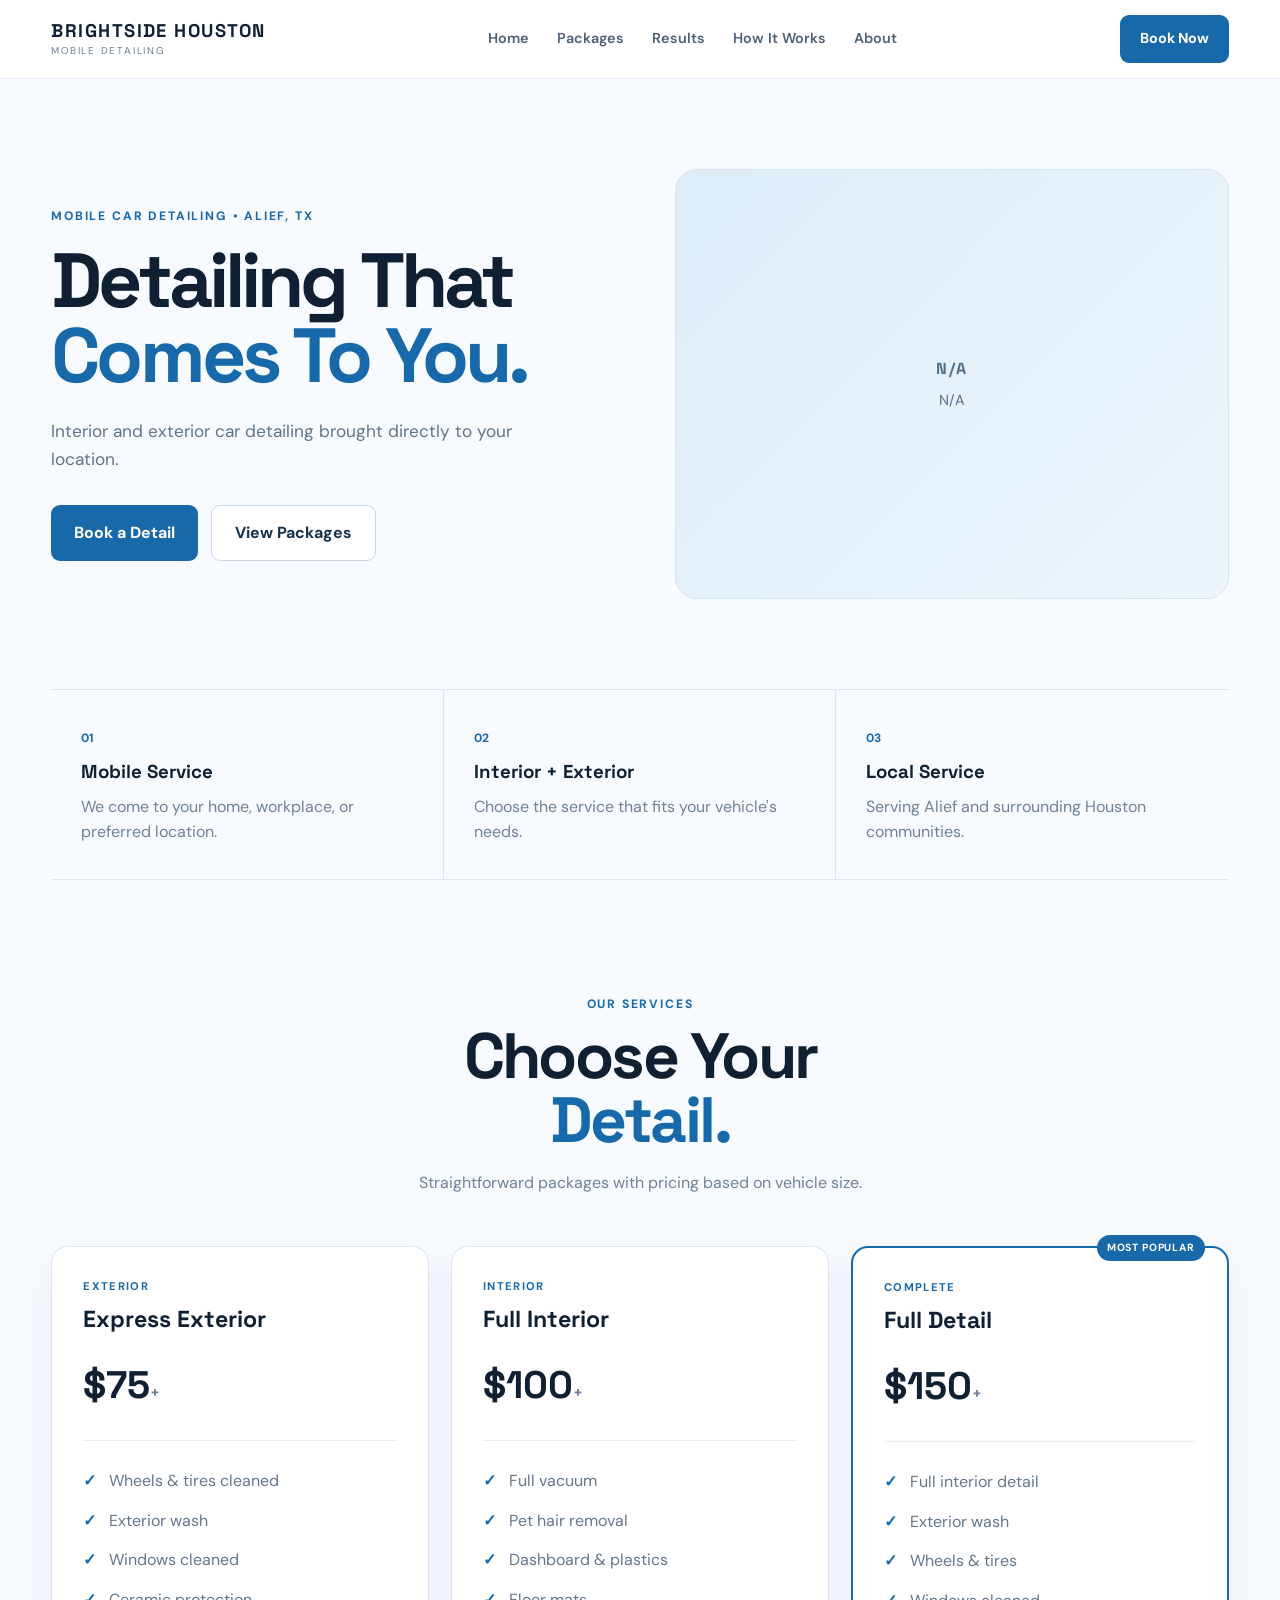
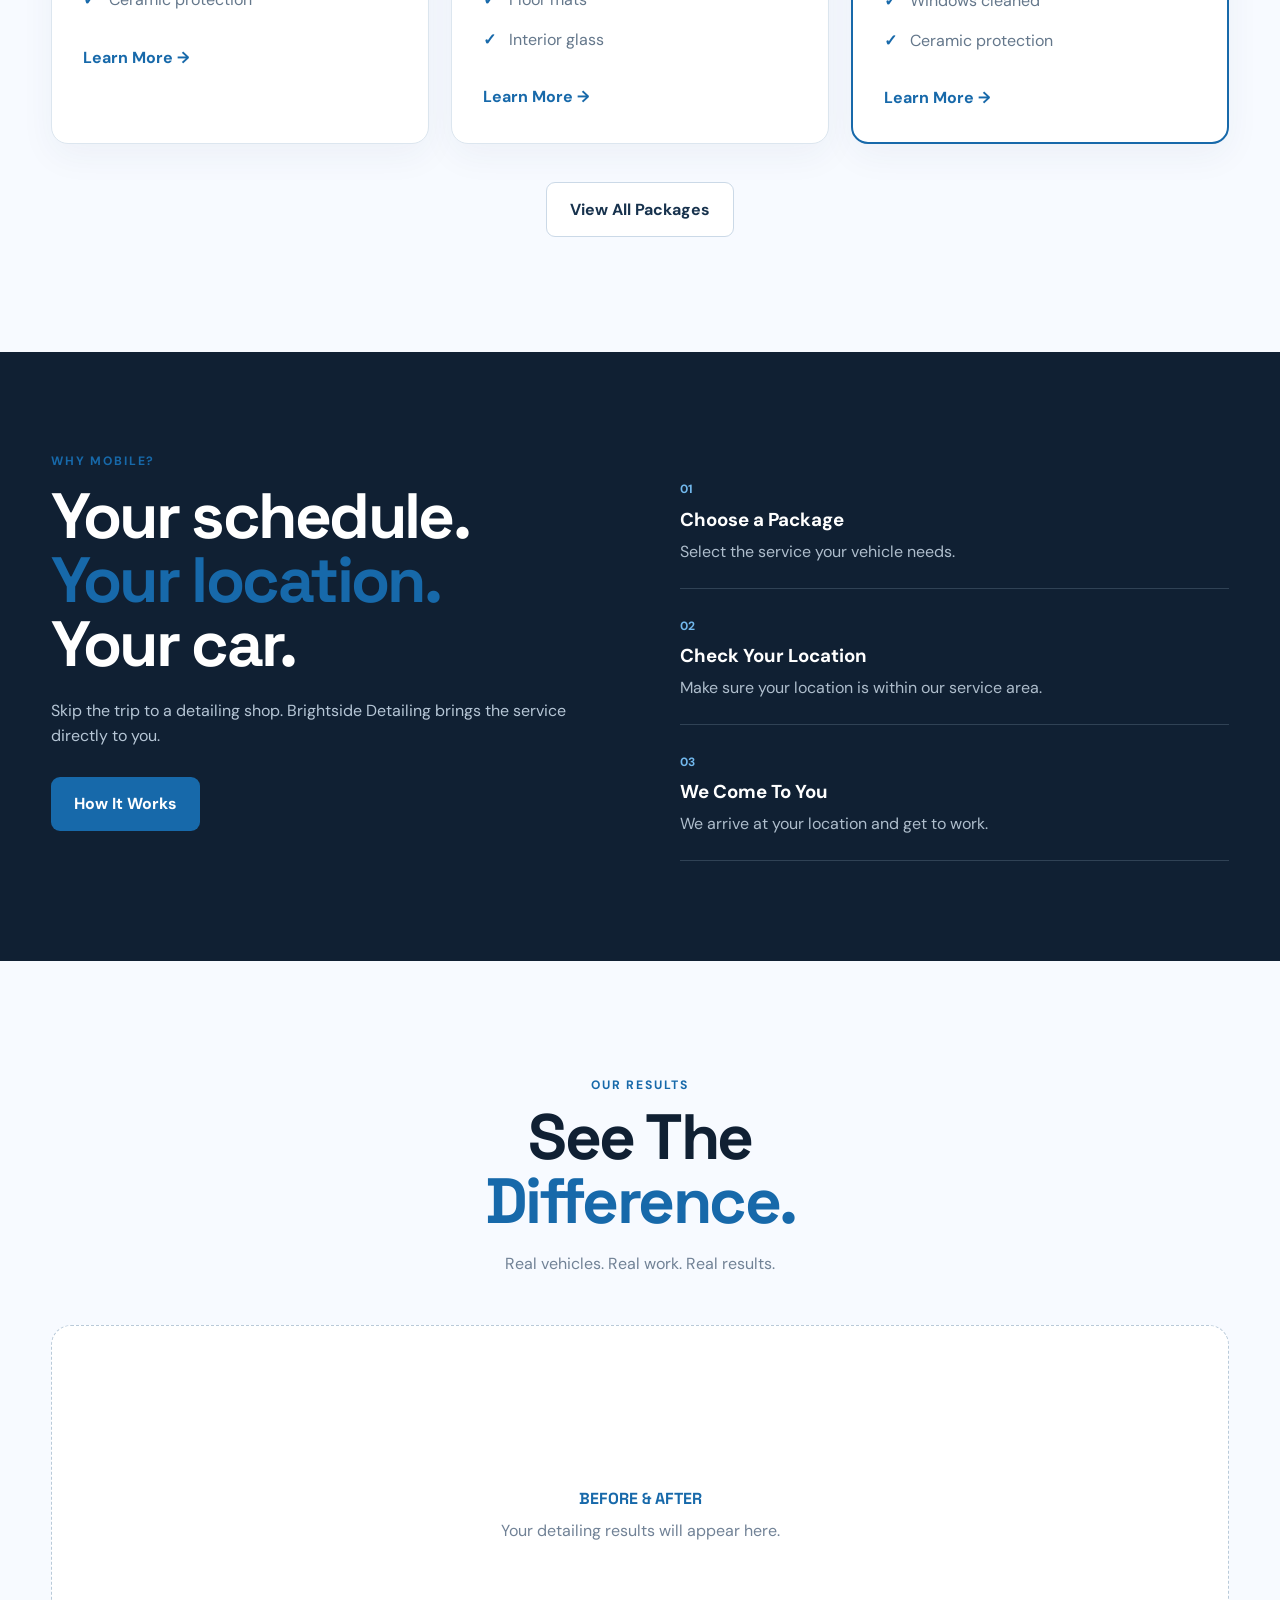
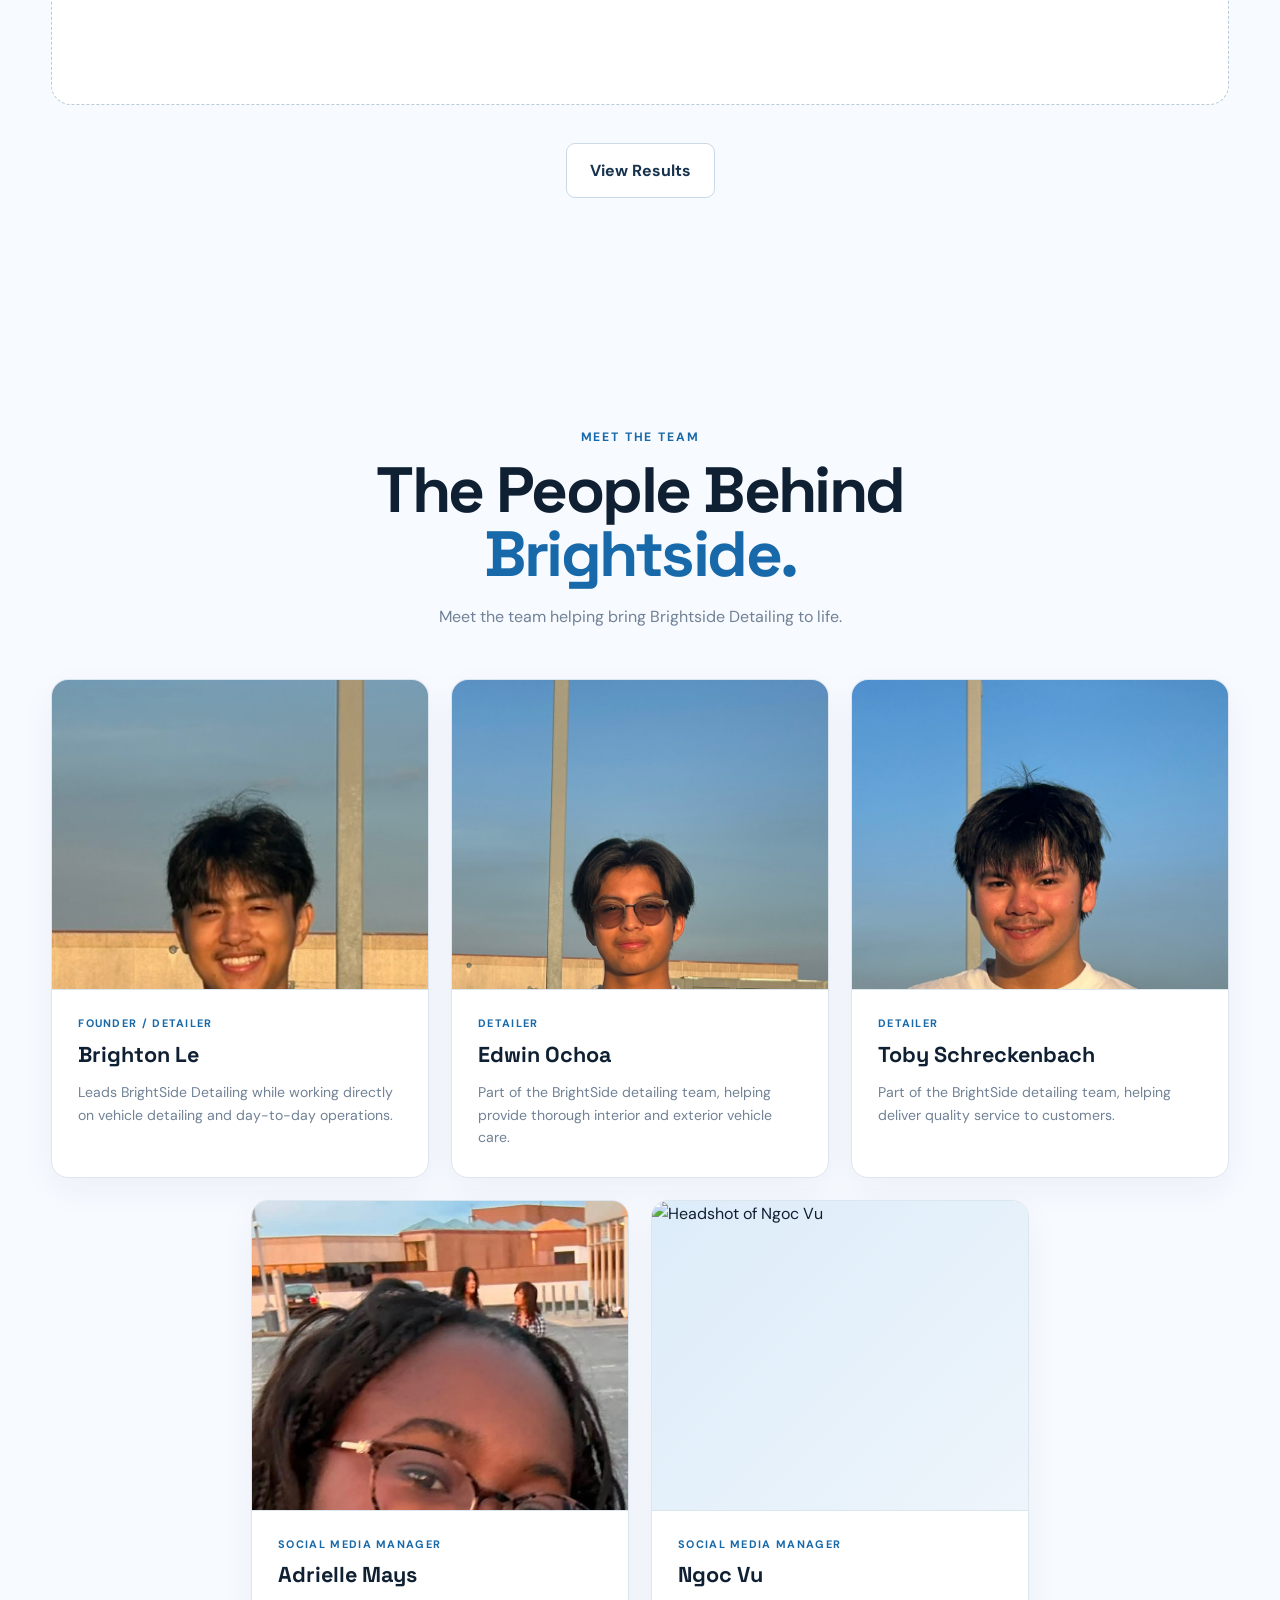
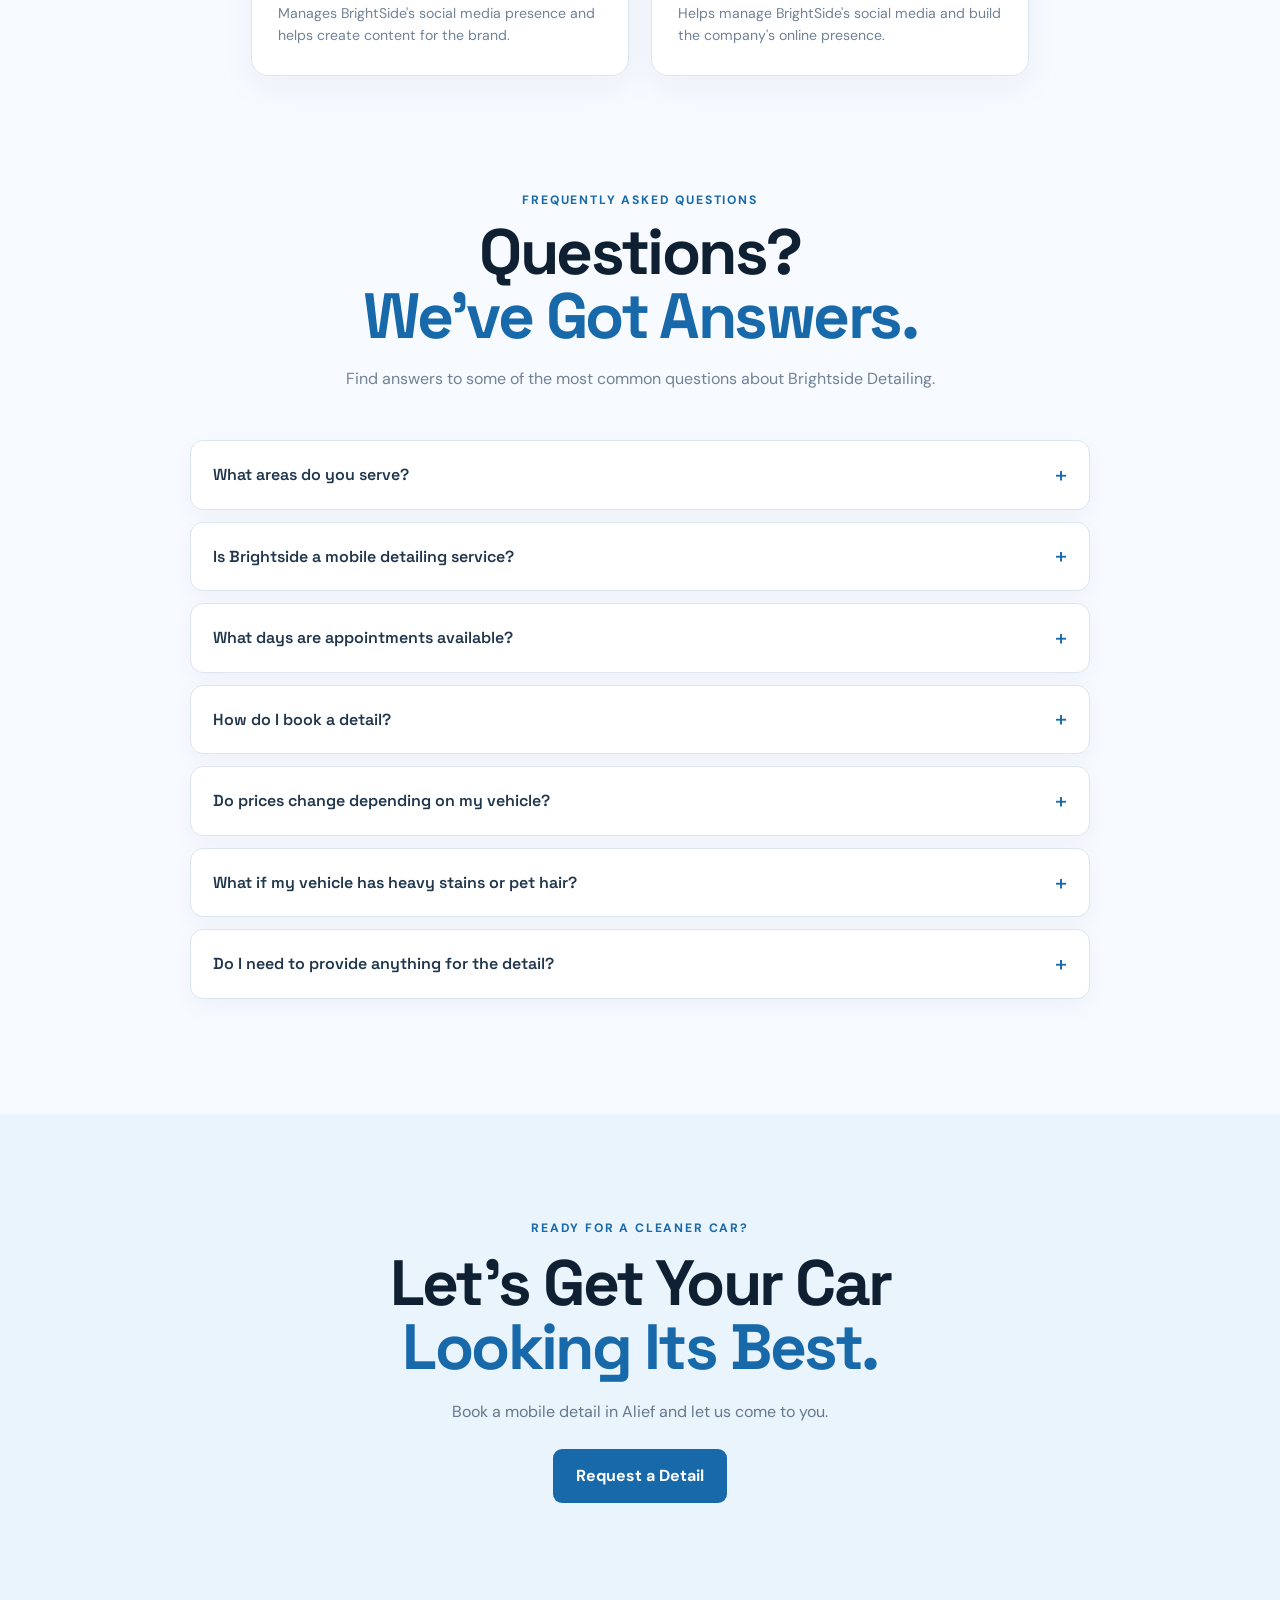
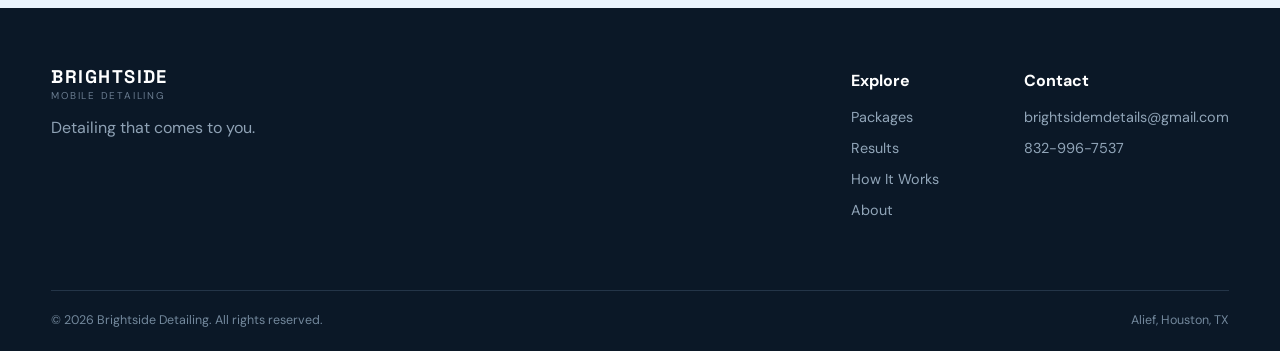
==== commit dd464c95: "Update index.html" ====
--- a/index.html
+++ b/index.html
@@ -814,7 +814,7 @@
             <div class="team-image">
 
                 <img
-                    src="images/team/ngoc-vu.JPEG"
+                    src="images/team/ngoc.JPEG"
                     alt="Headshot of Ngoc Vu"
                 >
 
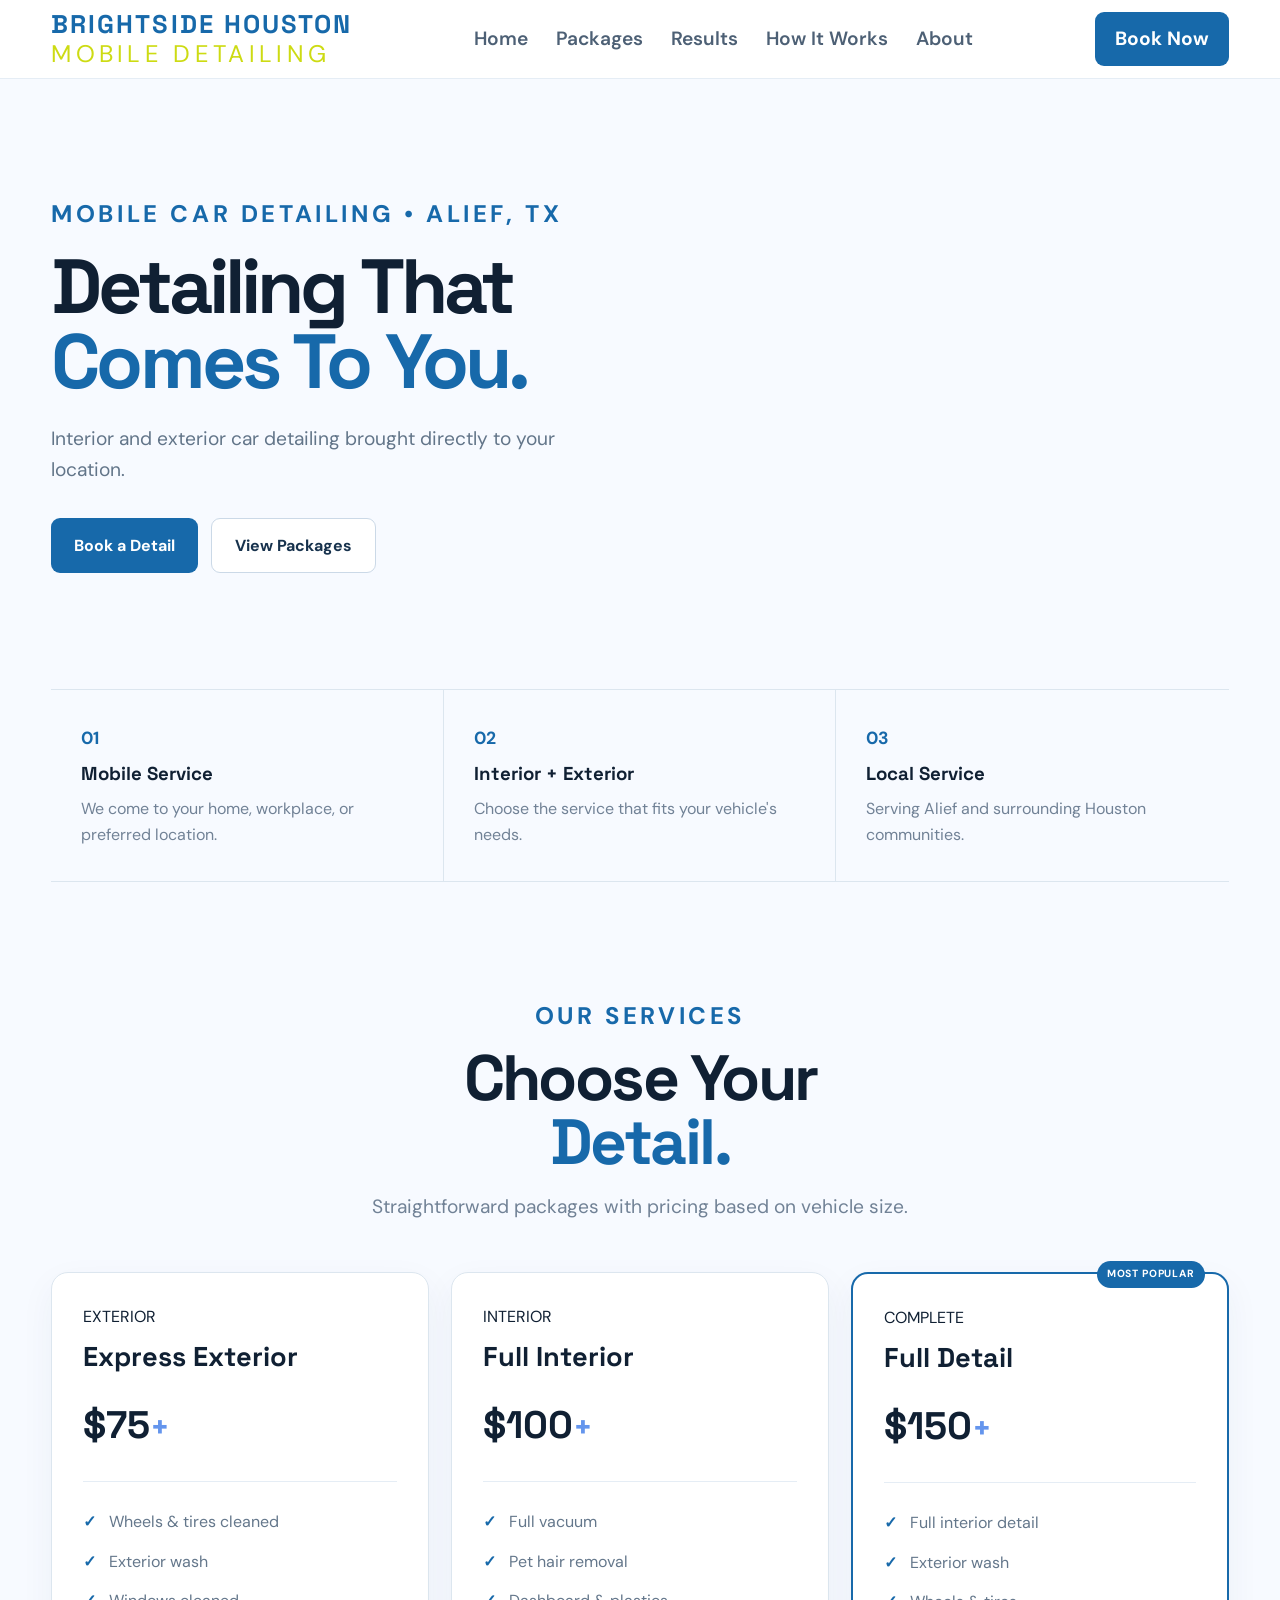
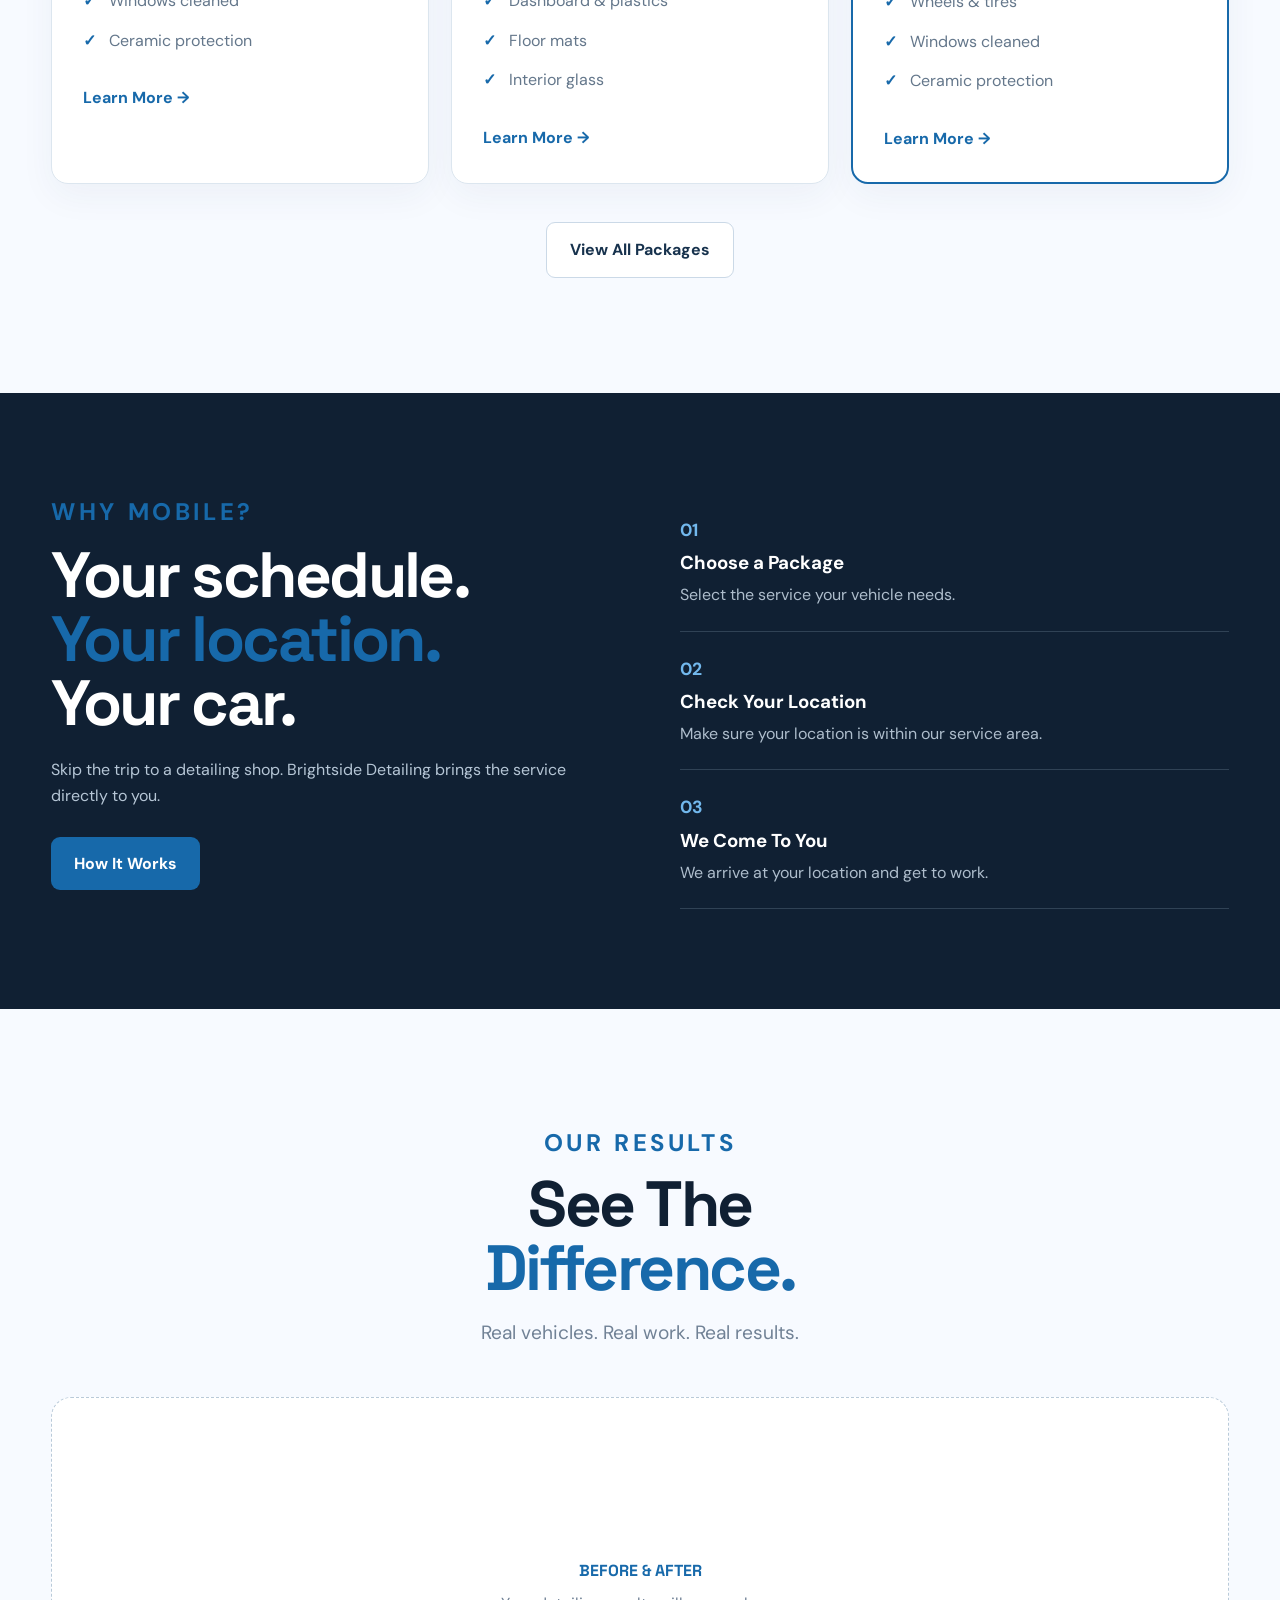
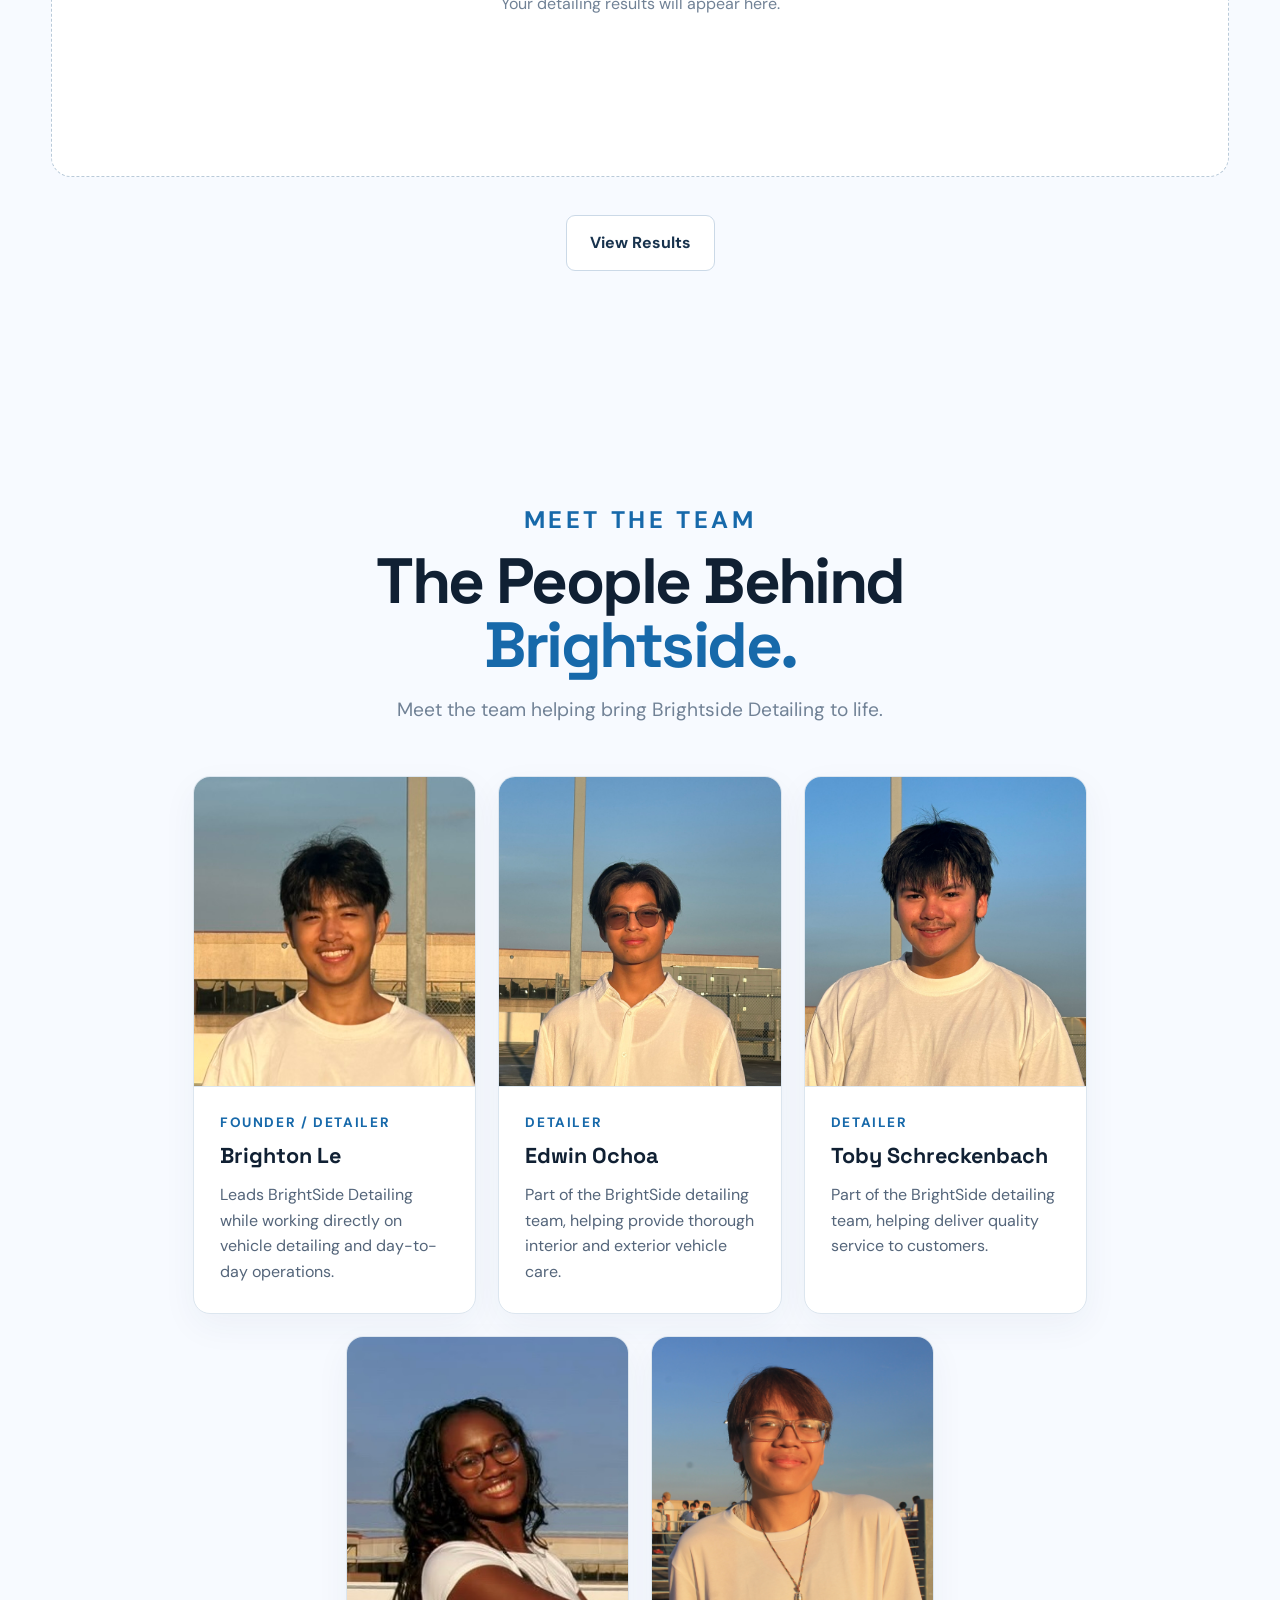
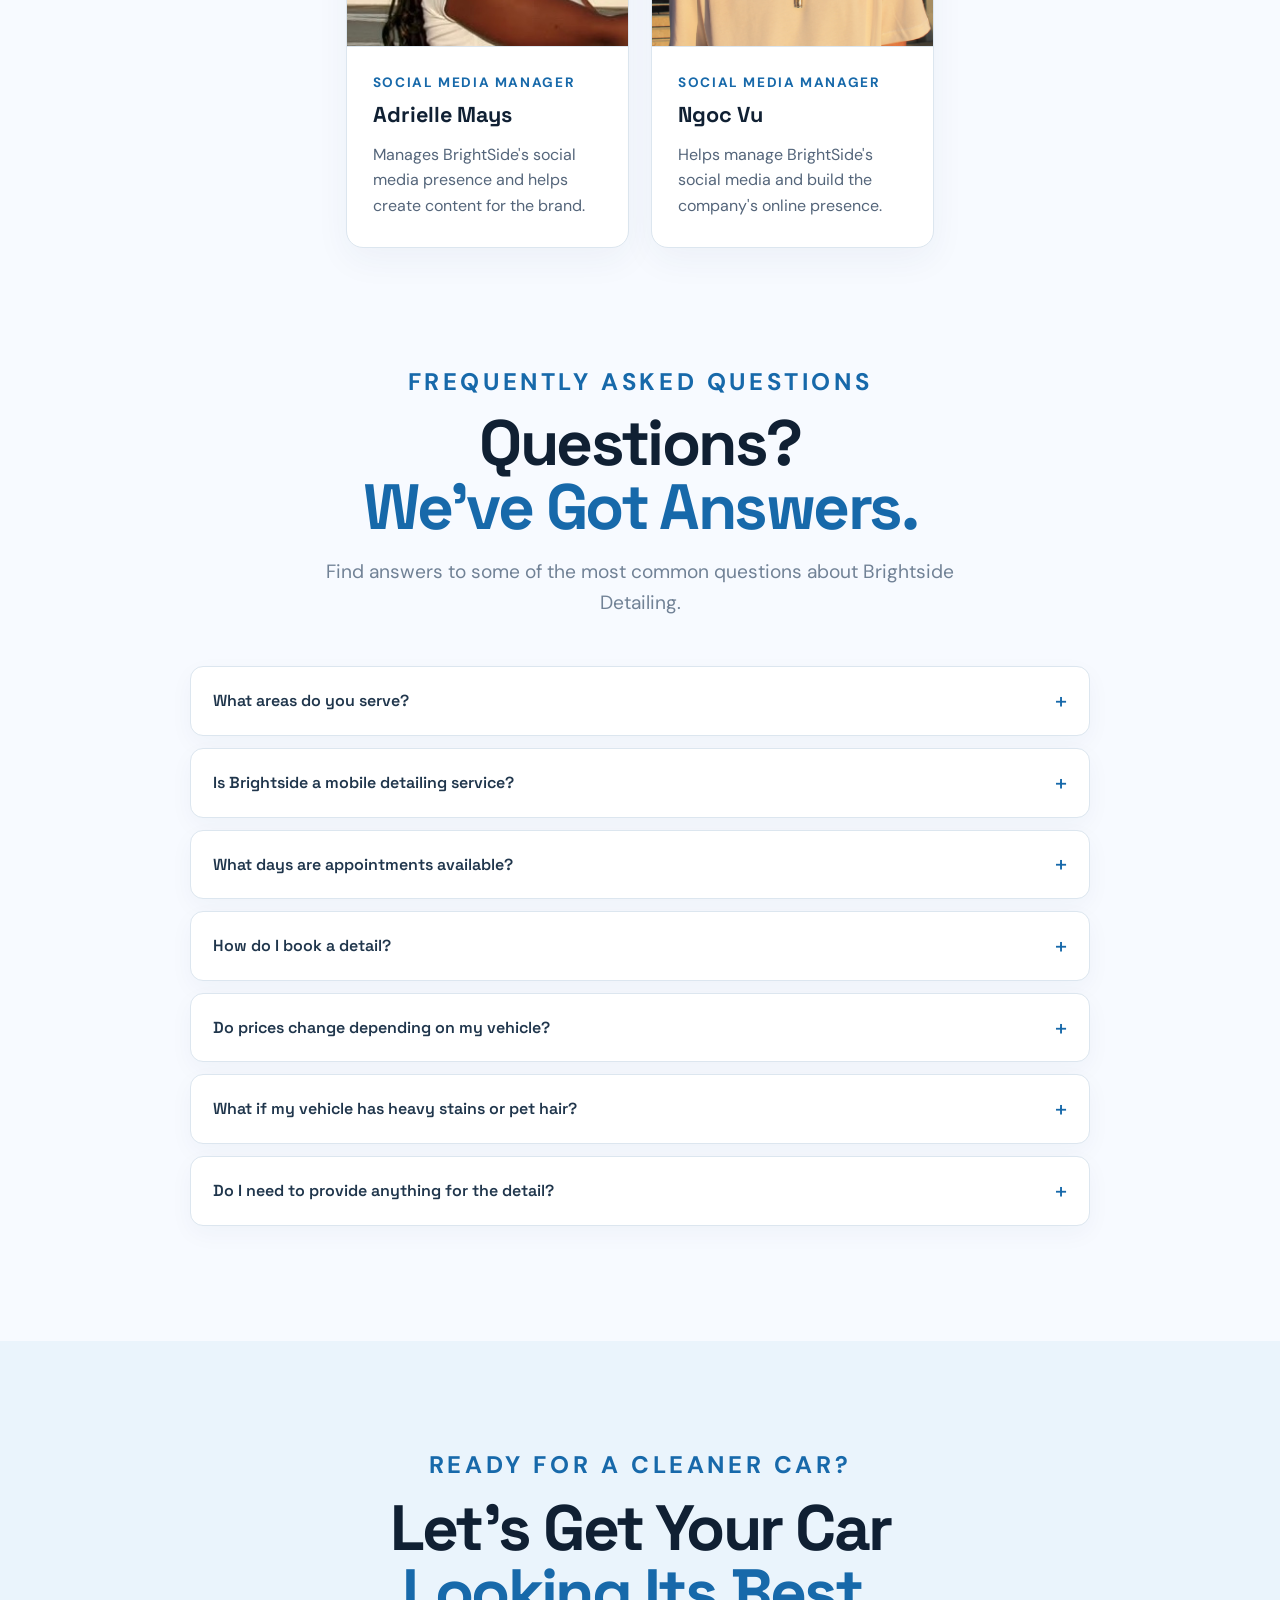
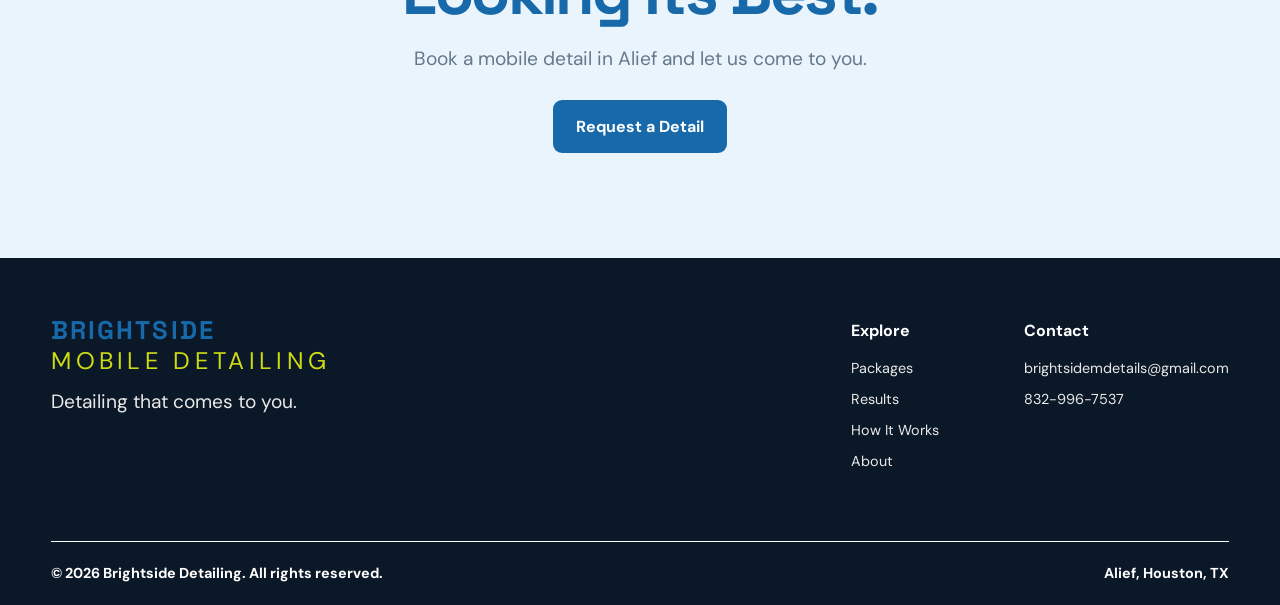
==== commit 19425117: "Update index.html" ====
--- a/index.html
+++ b/index.html
@@ -167,14 +167,14 @@
 
     <div class="hero-image">
 
-        <div class="image-placeholder">
+        <div class="image/BSlogo.PNG">
 
             <span>
-                N/A
+                
             </span>
 
             <p>
-                N/A
+                
             </p>
 
         </div>
--- a/style.css
+++ b/style.css
@@ -69,17 +69,18 @@
 }
 
 .logo span {
-    font-family: "Space Grotesk", sans-serif;
-    font-size: 1.15rem;
+   color: #1769aa;
+    font-family: "Space Grotesk", sans-serif;
+    font-size: 1.6rem;
     font-weight: 700;
     letter-spacing: 0.08em;
 }
 
 .logo small {
     margin-top: 5px;
-    font-size: 0.62rem;
+    font-size: 1.5rem;
     letter-spacing: 0.18em;
-    color: #6b7d91;
+    color: #cddb13;
 }
 
 .nav-links {
@@ -89,7 +90,7 @@
 }
 
 .nav-links a {
-    font-size: 0.9rem;
+    font-size: 1.2rem;
     font-weight: 600;
     color: #4d6075;
     transition: 0.2s ease;
@@ -105,7 +106,7 @@
     color: white;
     border-radius: 9px;
     font-weight: 700;
-    font-size: 0.9rem;
+    font-size: 1.2rem;
     transition: 0.2s ease;
 }
 
@@ -129,7 +130,7 @@
 
 .eyebrow {
     color: #1769aa;
-    font-size: 0.76rem;
+    font-size: 1.5rem;
     font-weight: 700;
     letter-spacing: 0.15em;
     text-transform: uppercase;
@@ -210,7 +211,7 @@
     max-width: 520px;
     margin-top: 25px;
     color: #627589;
-    font-size: 1.08rem;
+    font-size: 1.2rem;
 }
 
 .hero-buttons {
@@ -282,7 +283,7 @@
 
 .benefit-number {
     color: #1769aa;
-    font-size: 0.75rem;
+    font-size: 1.1rem;
     font-weight: 700;
 }
 
@@ -316,6 +317,7 @@
 }
 
 .section-heading > p:last-child {
+   font-size: larger;
     margin-top: 18px;
     color: #718296;
 }
@@ -364,17 +366,12 @@
     letter-spacing: 0.08em;
 }
 
-.package-label {
-    color: #1769aa;
-    font-size: 0.7rem;
-    font-weight: 700;
-    letter-spacing: 0.12em;
-}
 
 .package-card h3 {
+   font-color: #1769aa;
     margin-top: 5px;
     font-family: "Space Grotesk", sans-serif;
-    font-size: 1.45rem;
+    font-size: 1.7rem;
 }
 
 .price {
@@ -385,8 +382,8 @@
 }
 
 .price span {
-    font-size: 1rem;
-    color: #718296;
+    font-size: 2rem;
+    color: cornflowerblue;
 }
 
 .package-card ul {
@@ -468,7 +465,7 @@
 
 .mobile-info span {
     color: #72b8ed;
-    font-size: 0.75rem;
+    font-size: 1.1rem;
     font-weight: 700;
 }
 
@@ -536,7 +533,7 @@
 }
 
 .team-card {
-    width: calc((100% - 44px) / 3);
+    width: calc((100% - 44px) / 4);
 
     background: white;
     border: 1px solid #dce6ef;
@@ -577,7 +574,7 @@
     width: 100%;
     height: 100%;
     object-fit: cover;
-    object-position: center top;
+    object-position: center;
 }
 
 .team-info {
@@ -586,7 +583,7 @@
 
 .team-role {
     color: #1769aa;
-    font-size: 0.68rem;
+    font-size: 0.85rem;
     font-weight: 700;
     letter-spacing: 0.12em;
     text-transform: uppercase;
@@ -601,8 +598,8 @@
 
 .team-info > p:last-child {
     margin-top: 9px;
-    color: #718296;
-    font-size: 0.88rem;
+    color: #54657a;
+    font-size: 1rem;
 }
 
 
@@ -685,7 +682,8 @@
 }
 
 .faq-answer p {
-    color: #718296;
+   font-weight: bold;
+    color: black;
     font-size: 0.9rem;
 }
 
@@ -710,6 +708,7 @@
 }
 
 .cta > p:not(.eyebrow) {
+   font-size: larger;
     margin: 20px auto;
     color: #65788c;
 }
@@ -739,8 +738,9 @@
 }
 
 .footer-brand p {
+   font-size: larger;
     margin-top: 14px;
-    color: #8fa2b5;
+    color: #e9e9e9;
 }
 
 .footer-links {
@@ -755,7 +755,7 @@
 .footer-links a {
     display: block;
     margin: 8px 0;
-    color: #91a5b8;
+    color: #e9e9e9;
     font-size: 0.9rem;
 }
 
@@ -767,14 +767,15 @@
     width: min(1180px, 92%);
     margin: auto;
     padding: 20px 0;
-    border-top: 1px solid #243548;
+    border-top: 1px solid #ffffff;
 
     display: flex;
     justify-content: space-between;
     gap: 20px;
 
-    color: #73889c;
-    font-size: 0.78rem;
+    color: #ffffff;
+   font-weight: bold;
+    font-size: 0.9rem;
 }
 
 
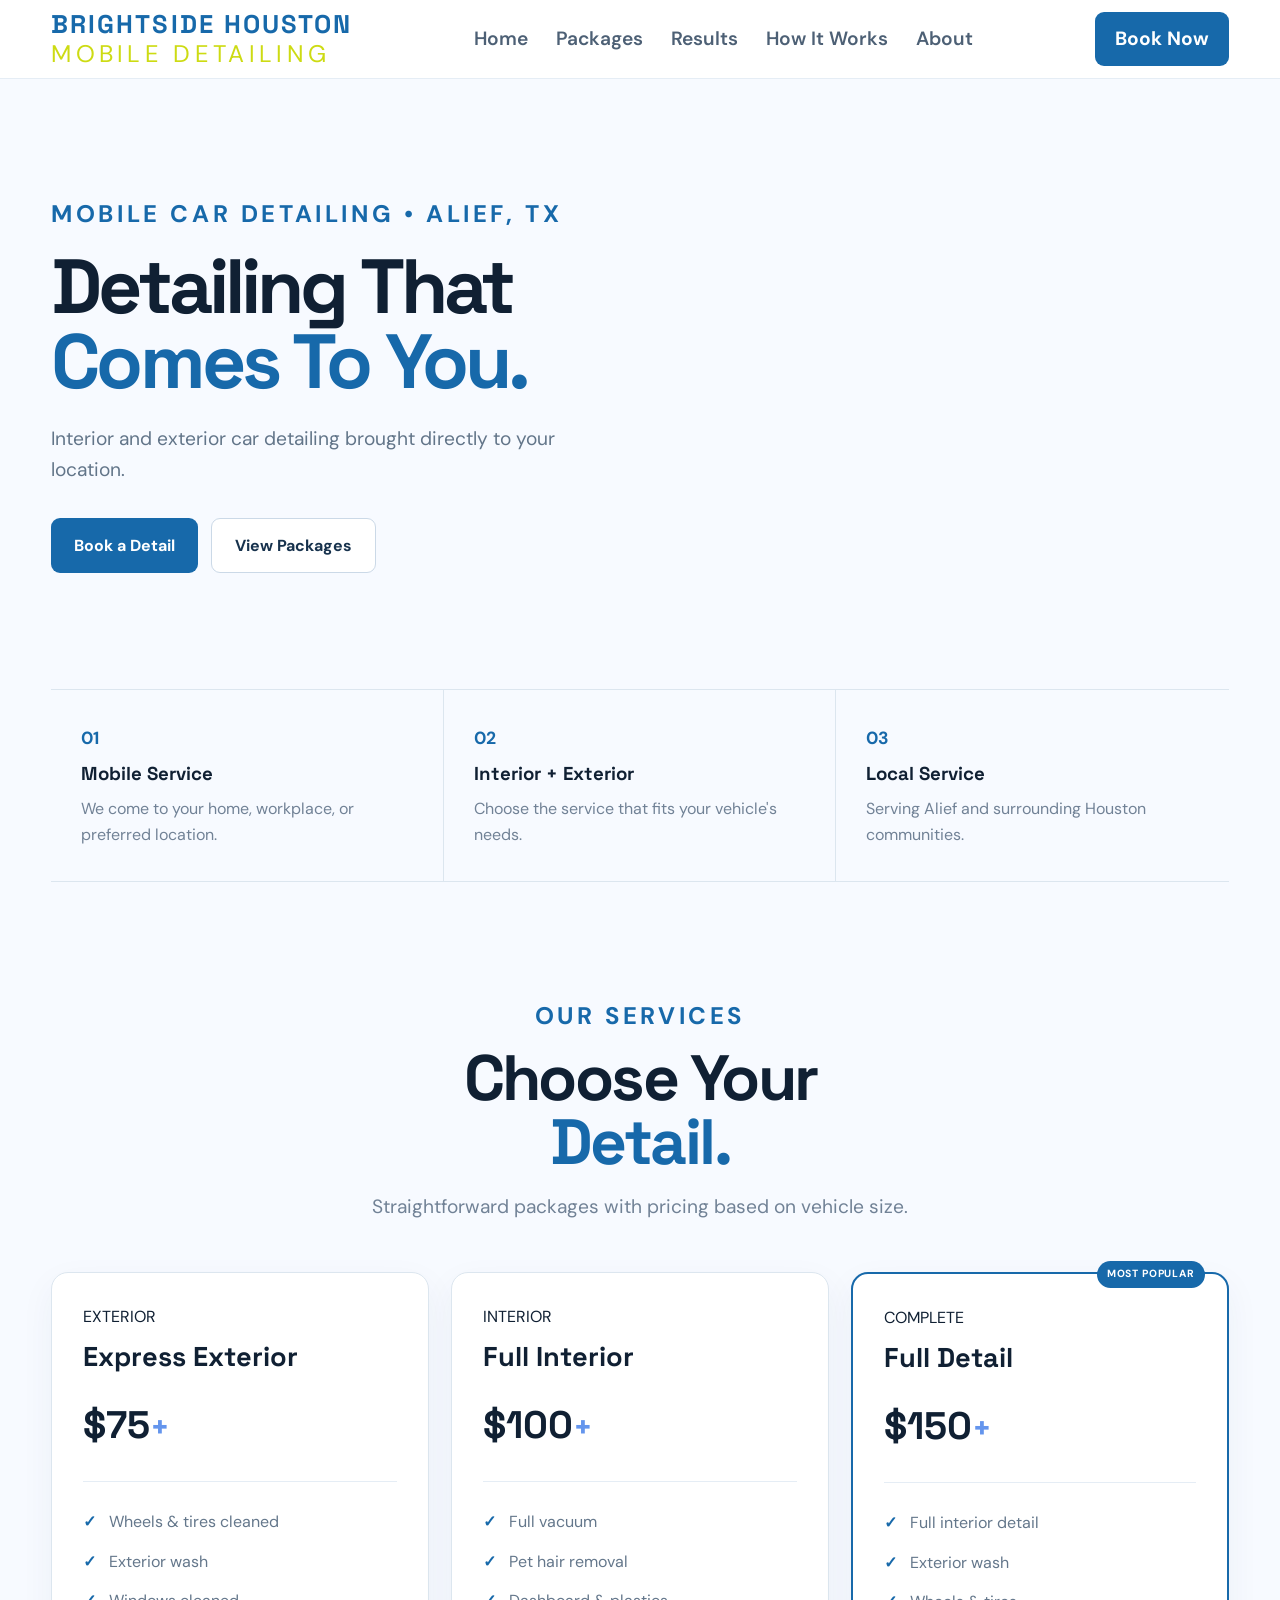
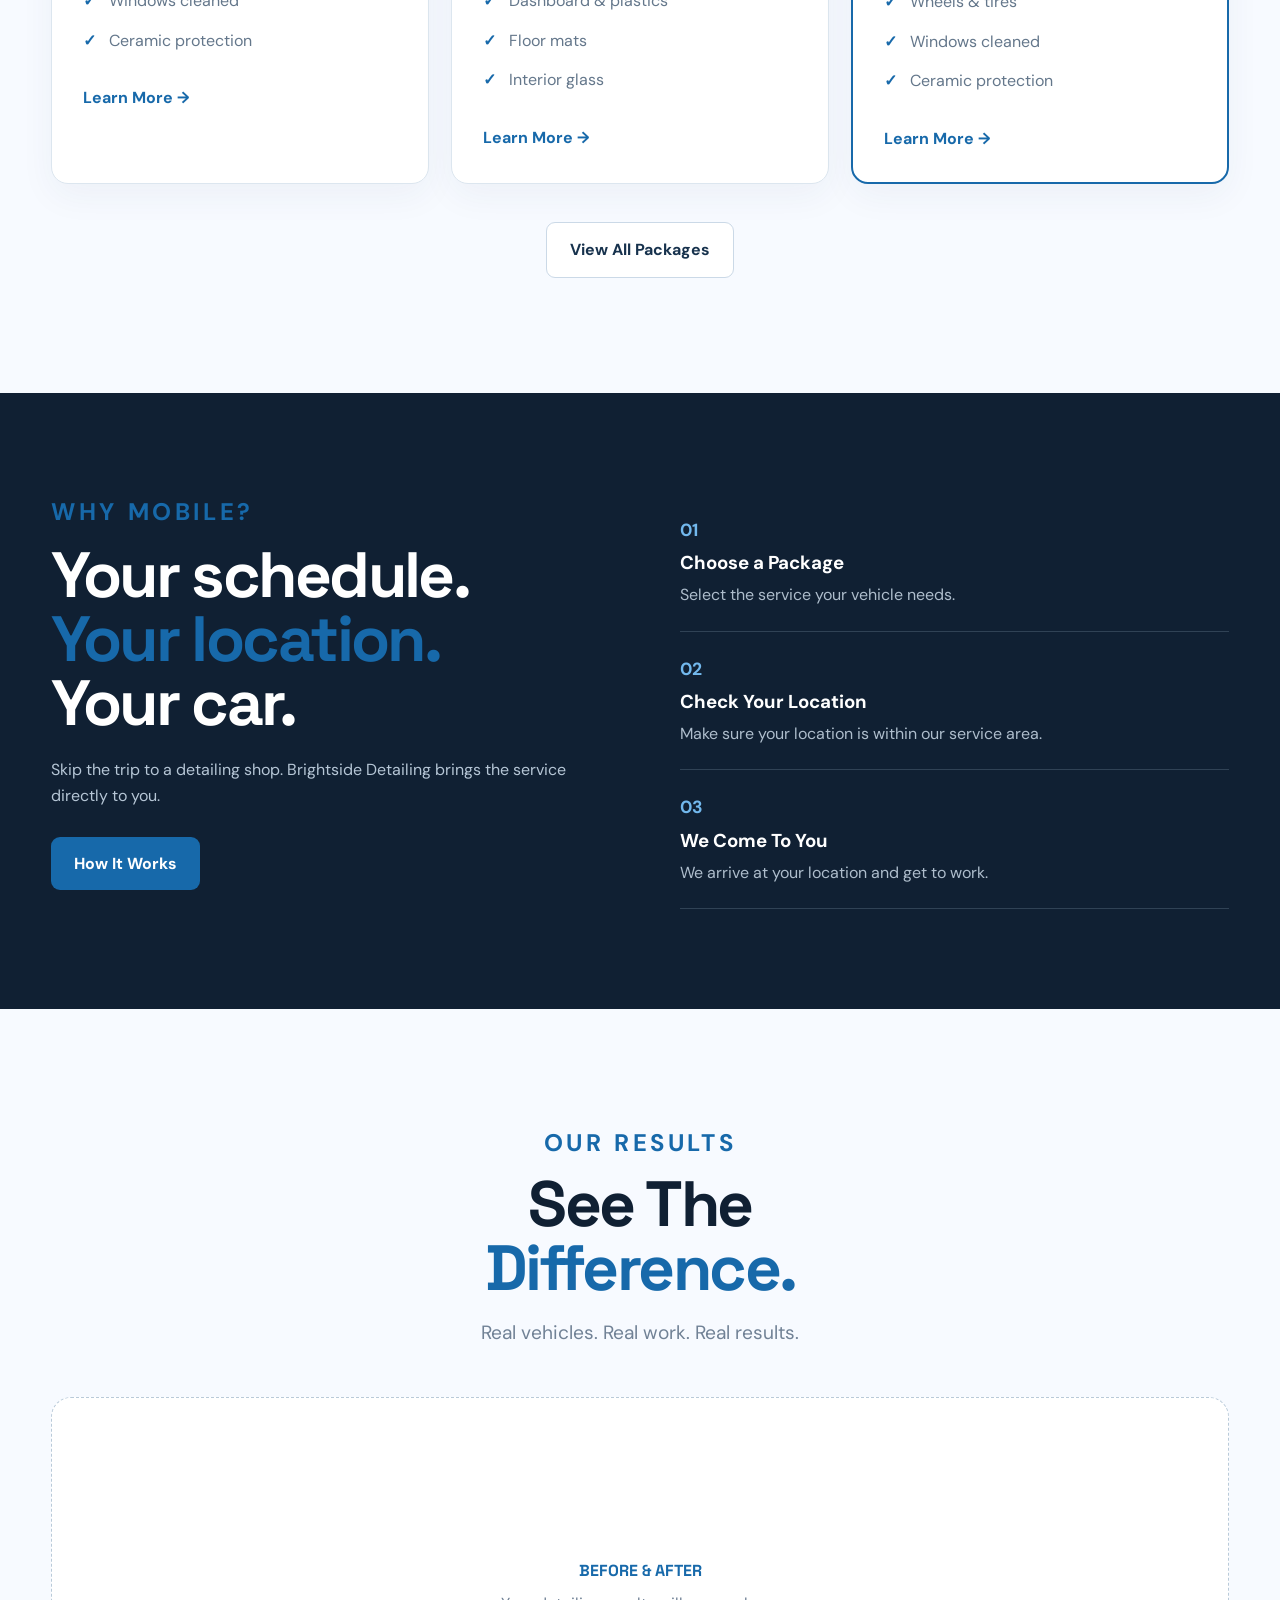
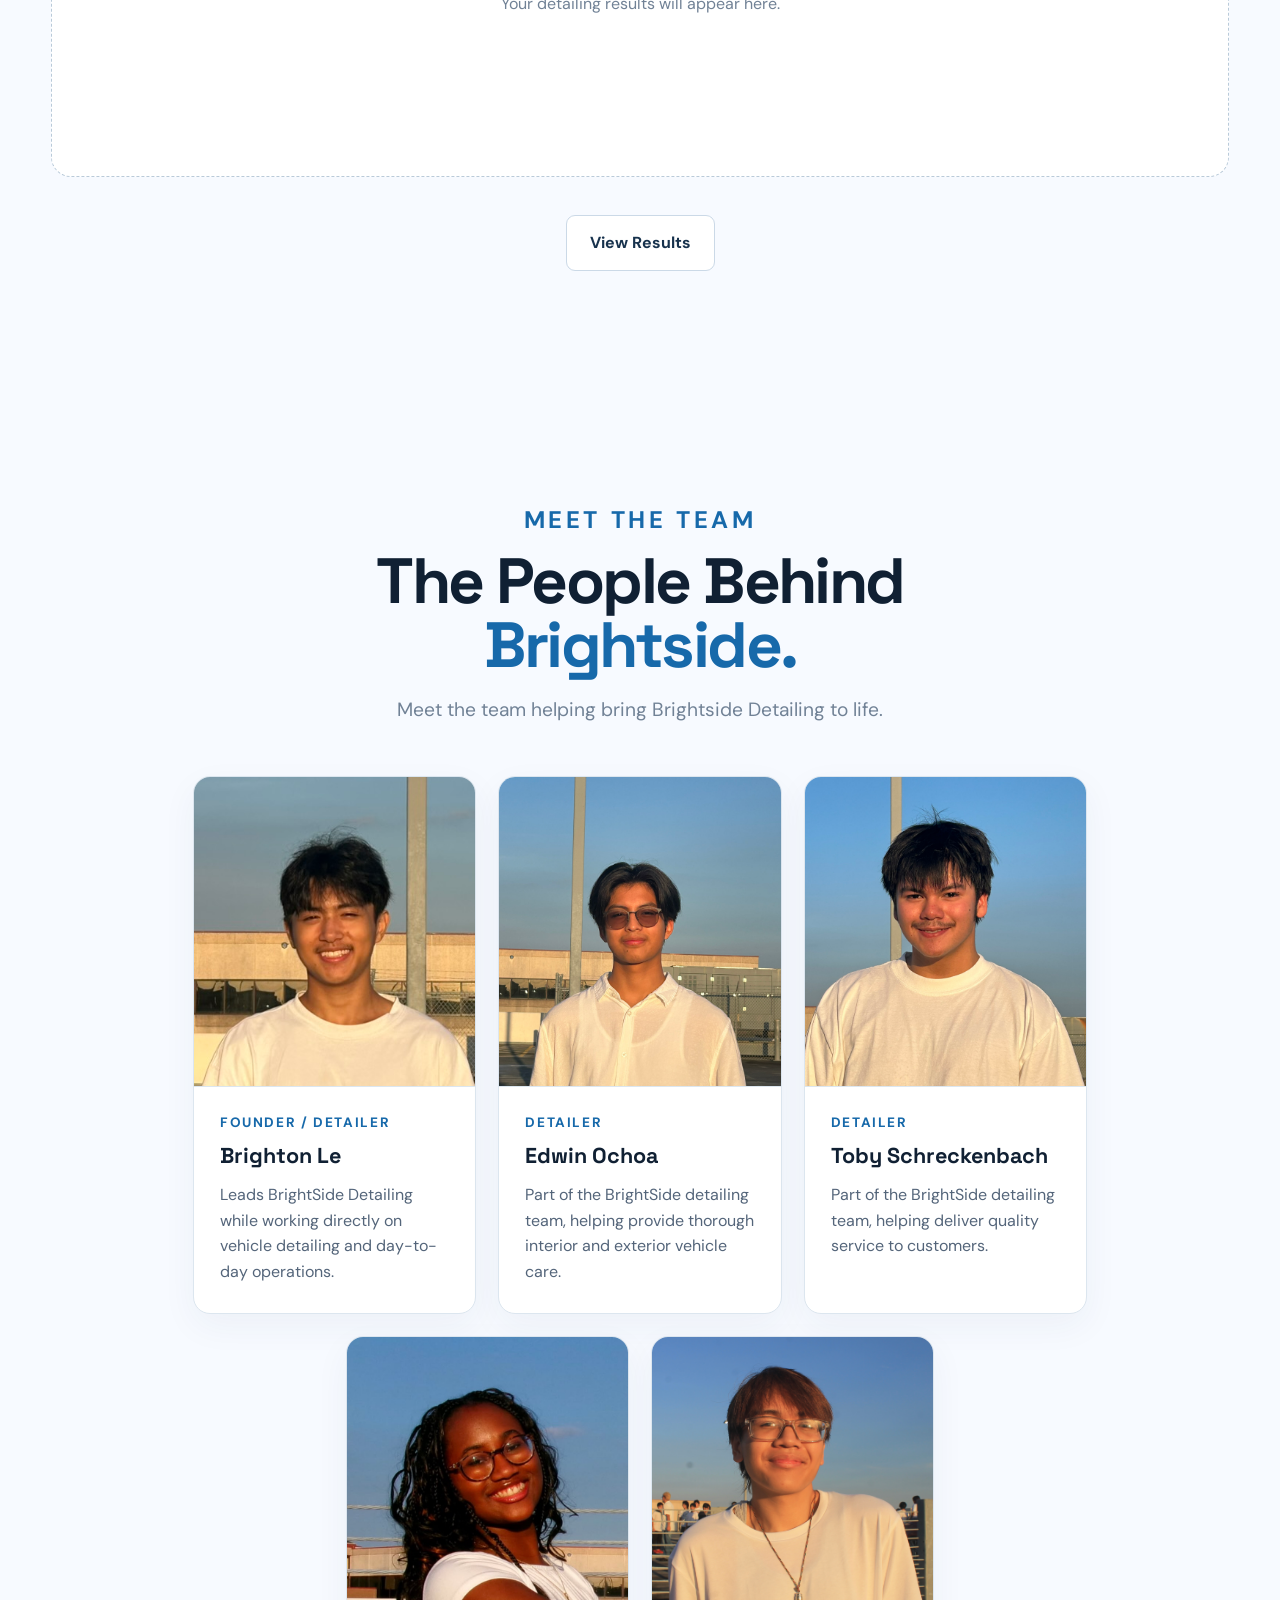
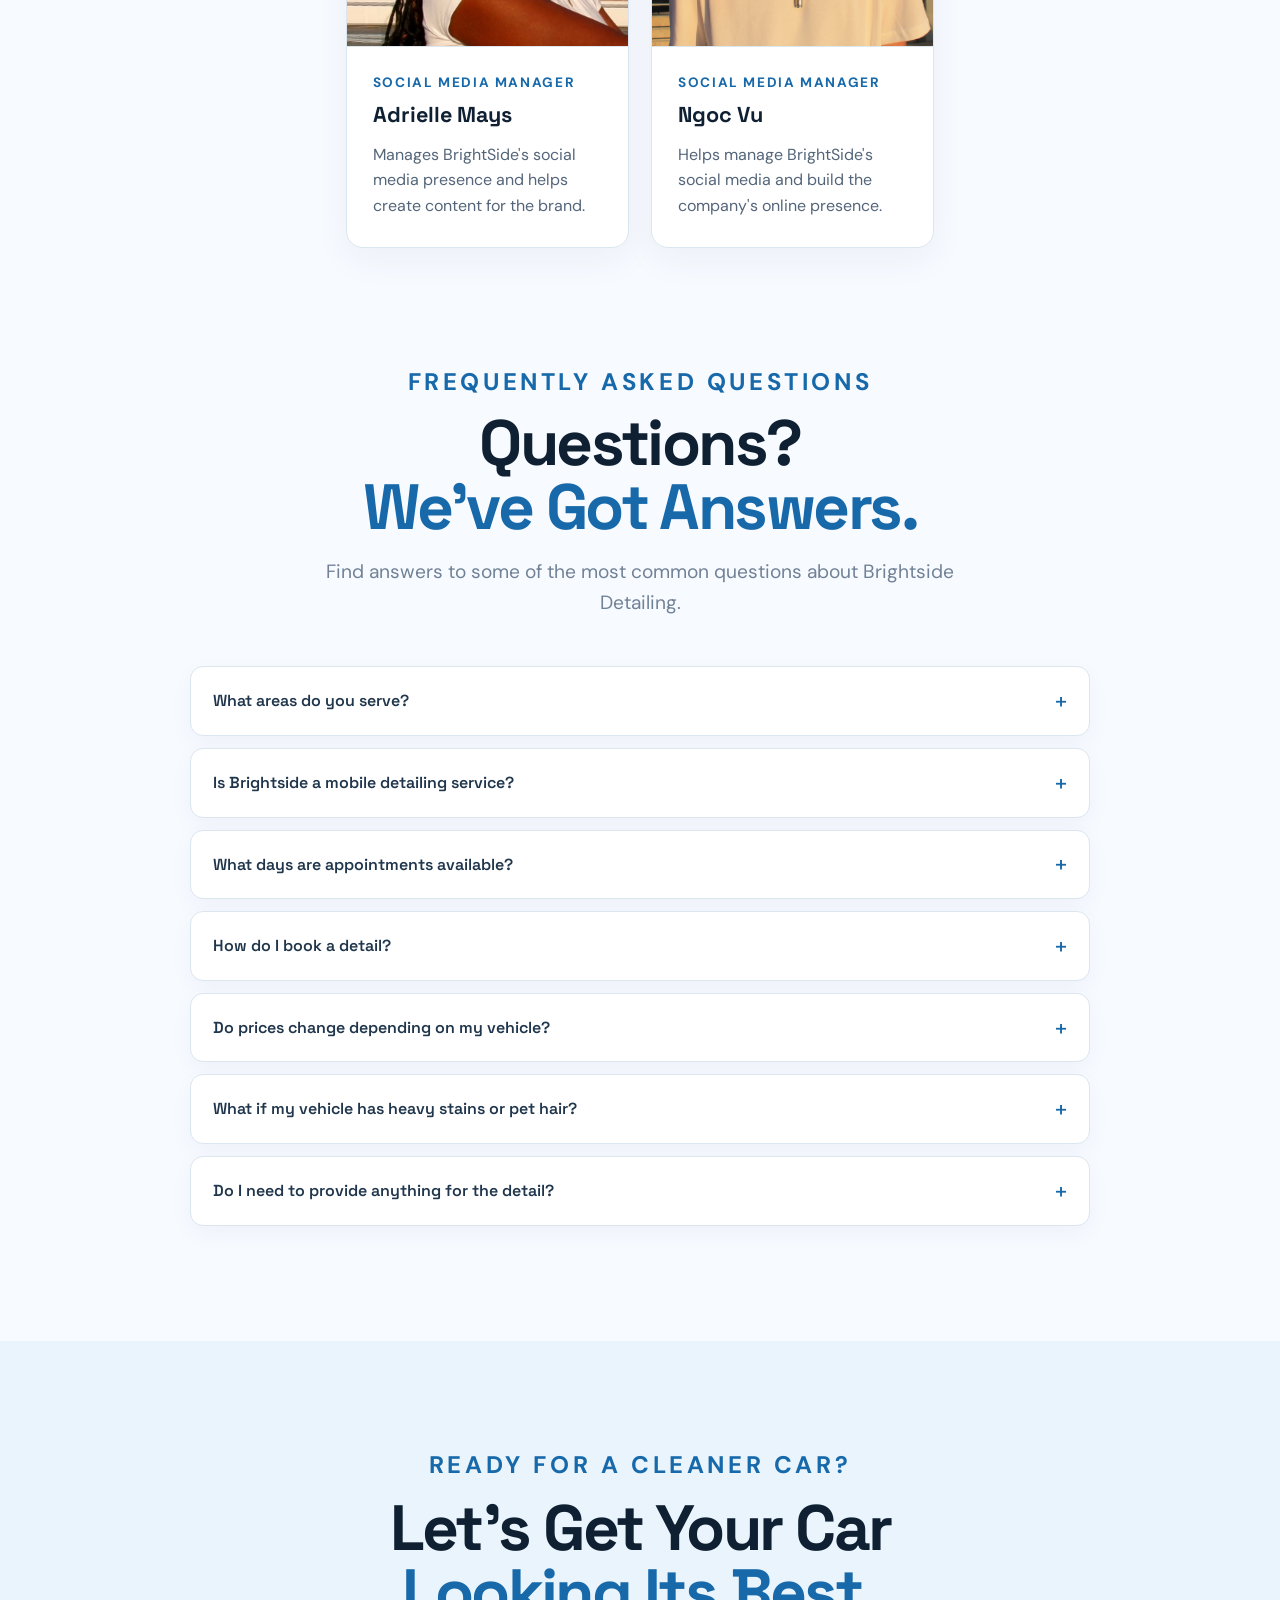
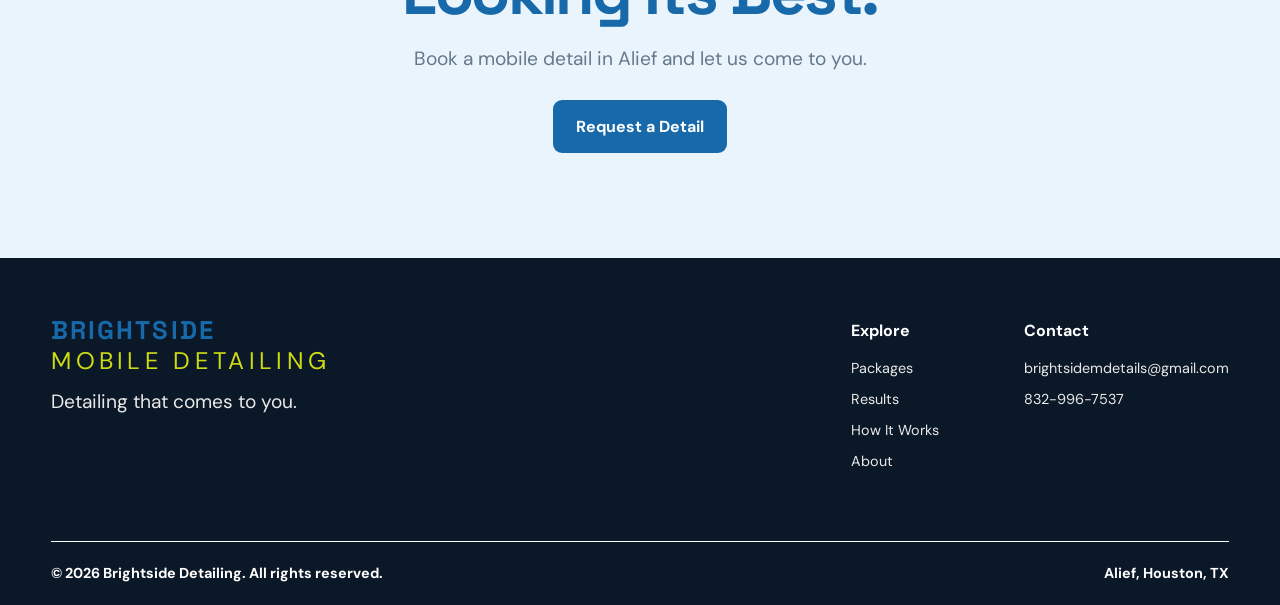
==== commit 7383fc27: "Update index.html" ====
--- a/index.html
+++ b/index.html
@@ -167,7 +167,7 @@
 
     <div class="hero-image">
 
-        <div class="image/BSlogo.PNG">
+        <div class="images/BSlogo.PNG">
 
             <span>
                 
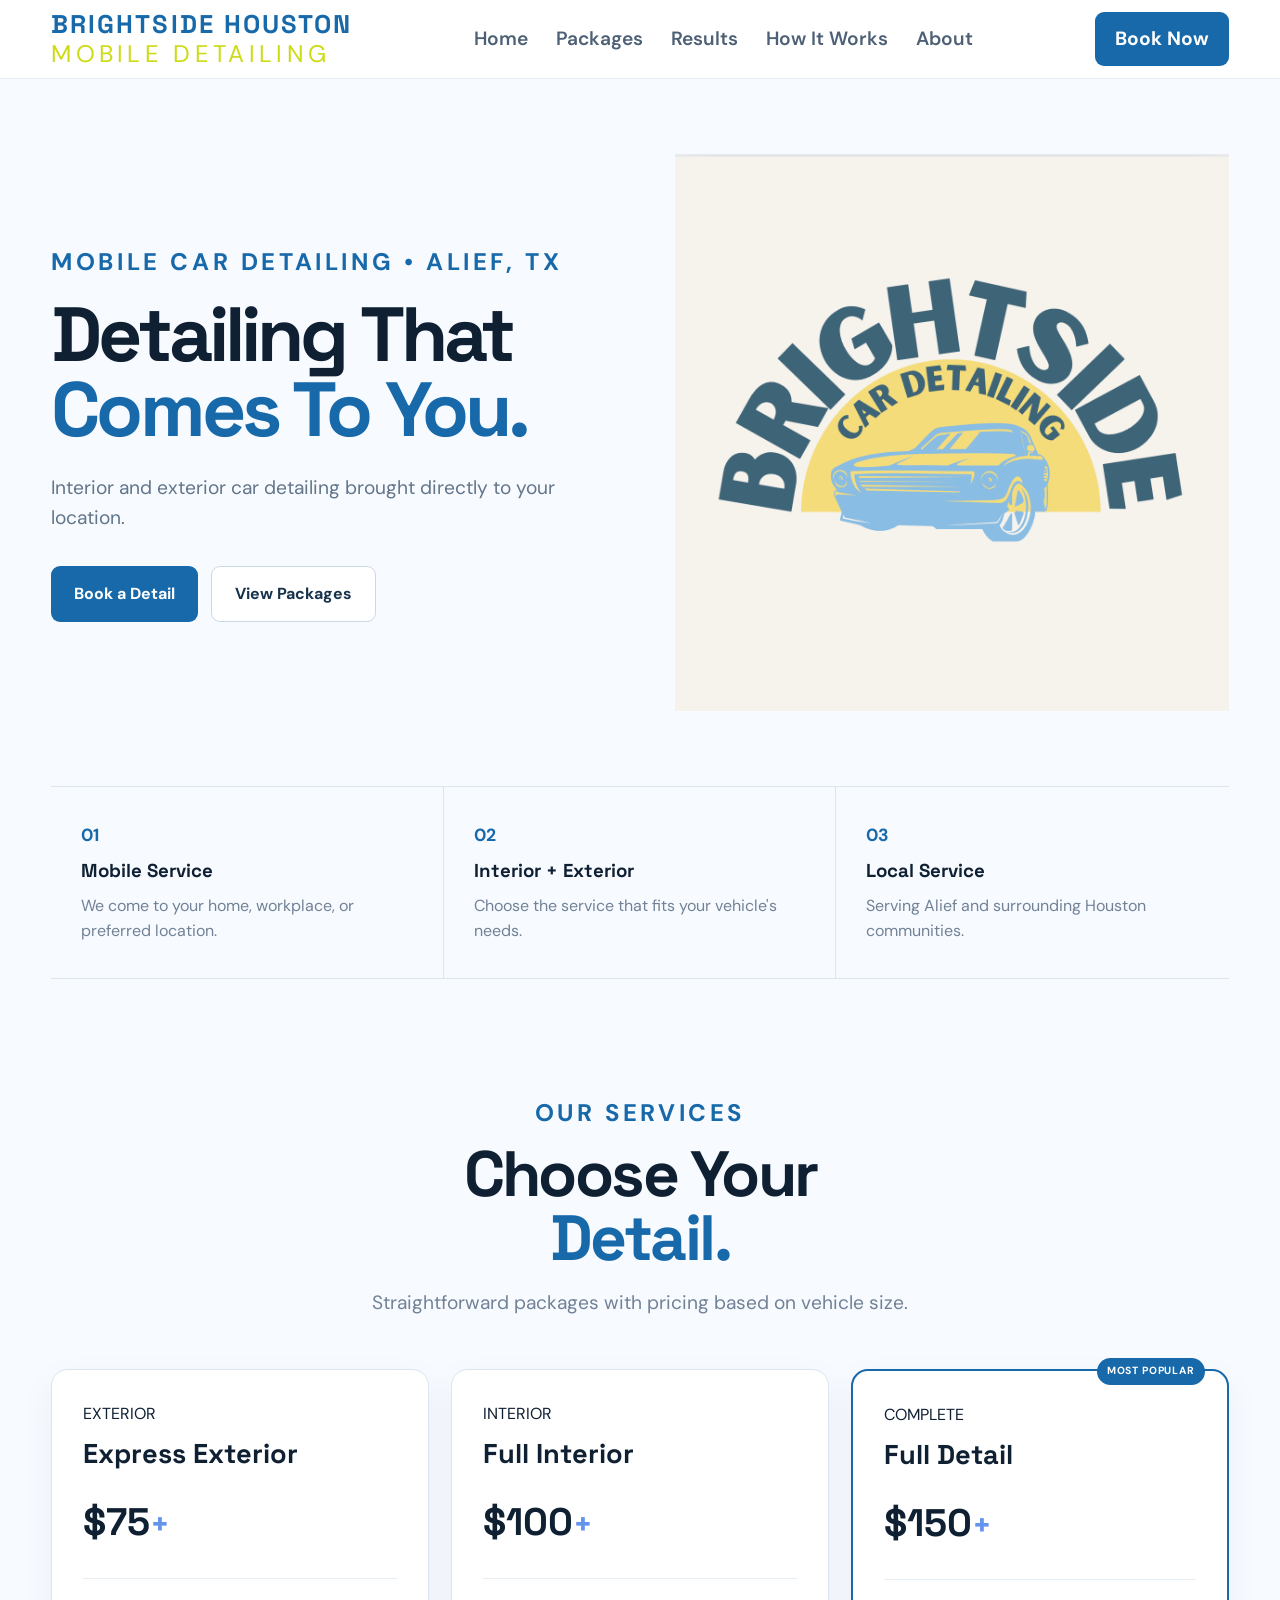
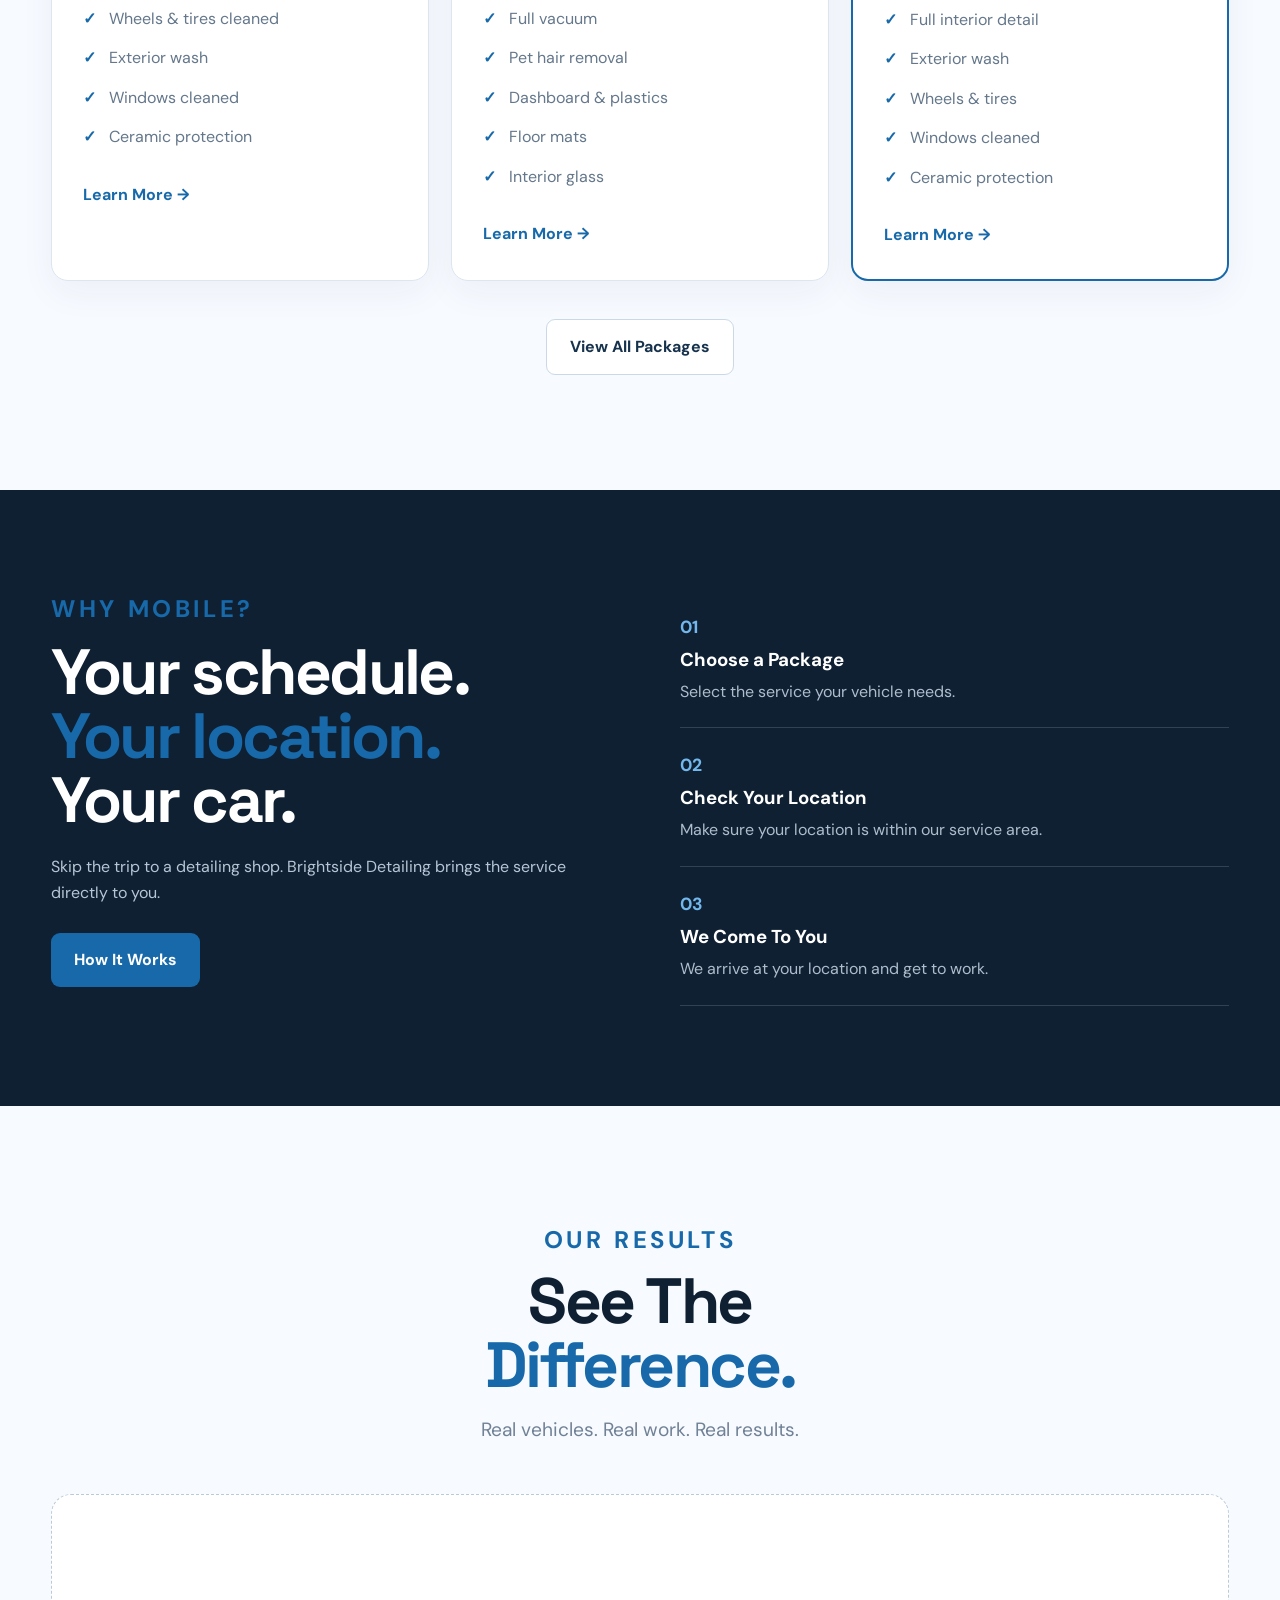
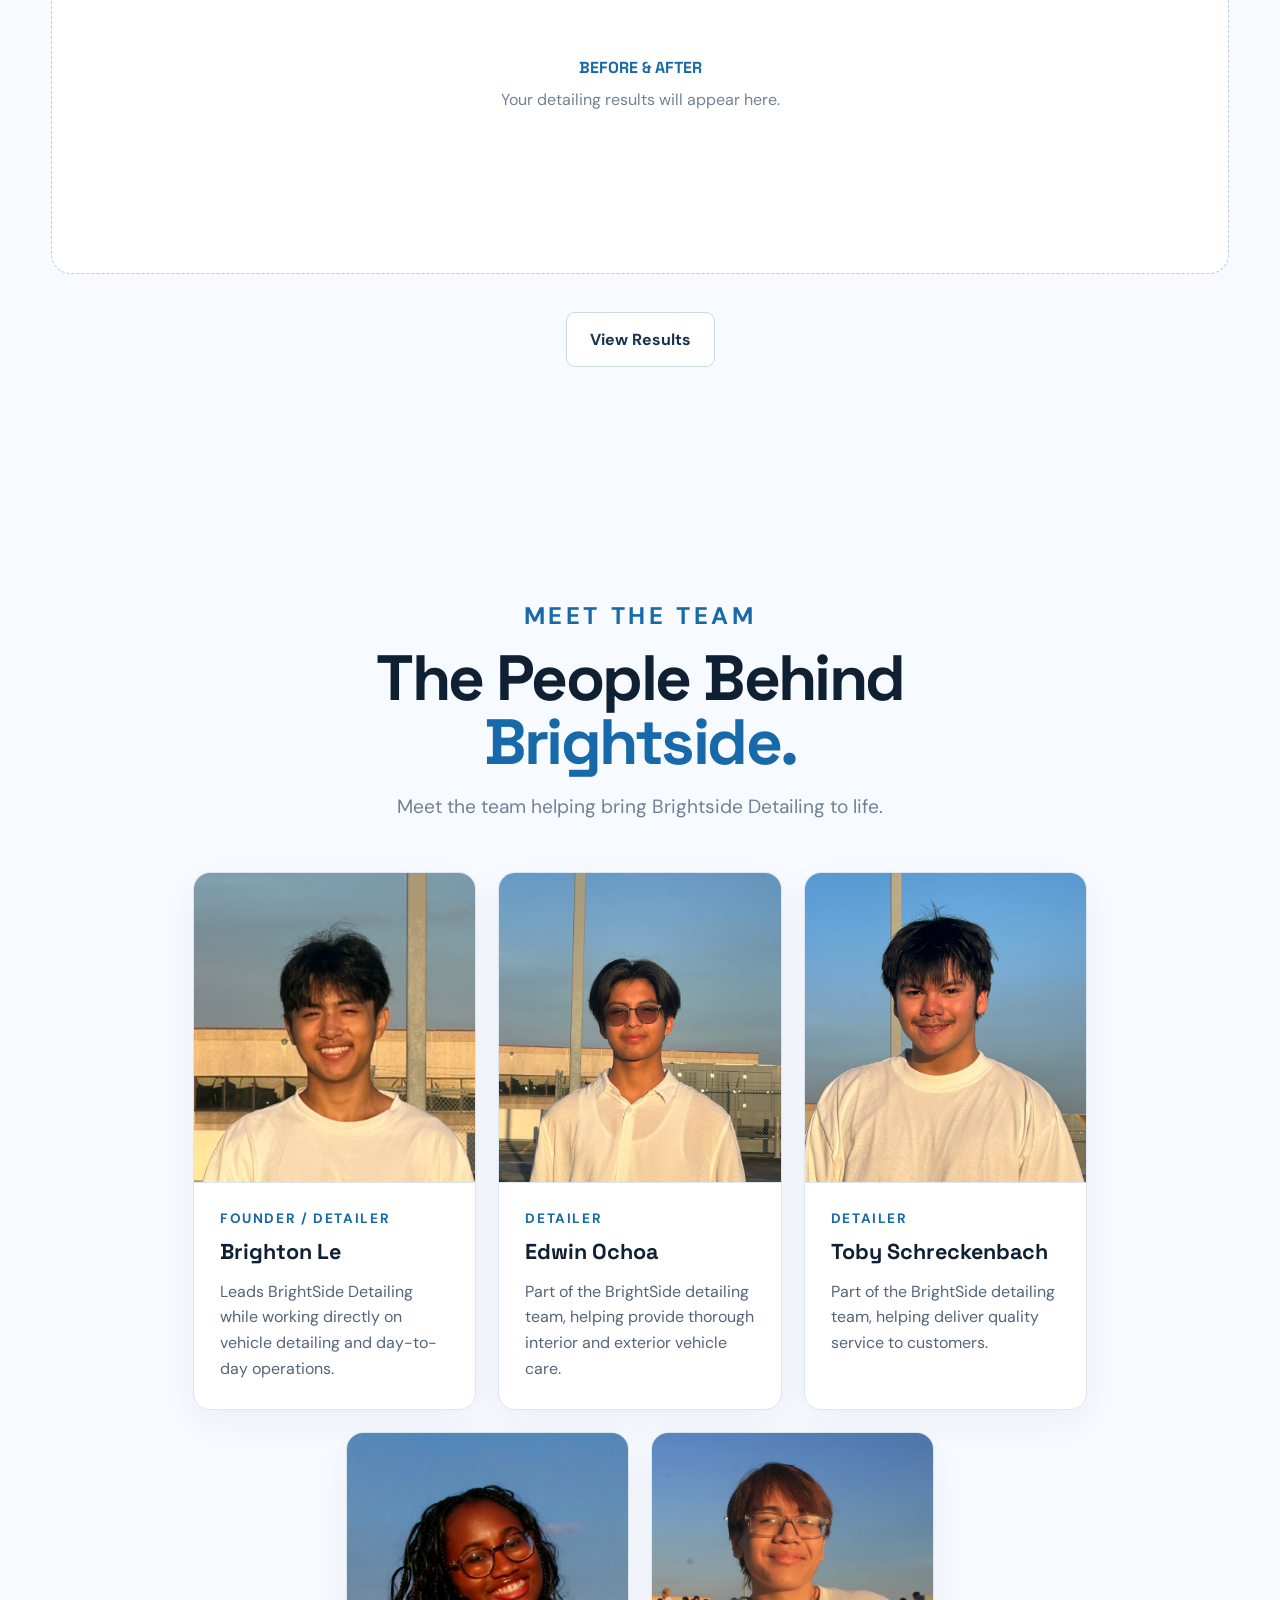
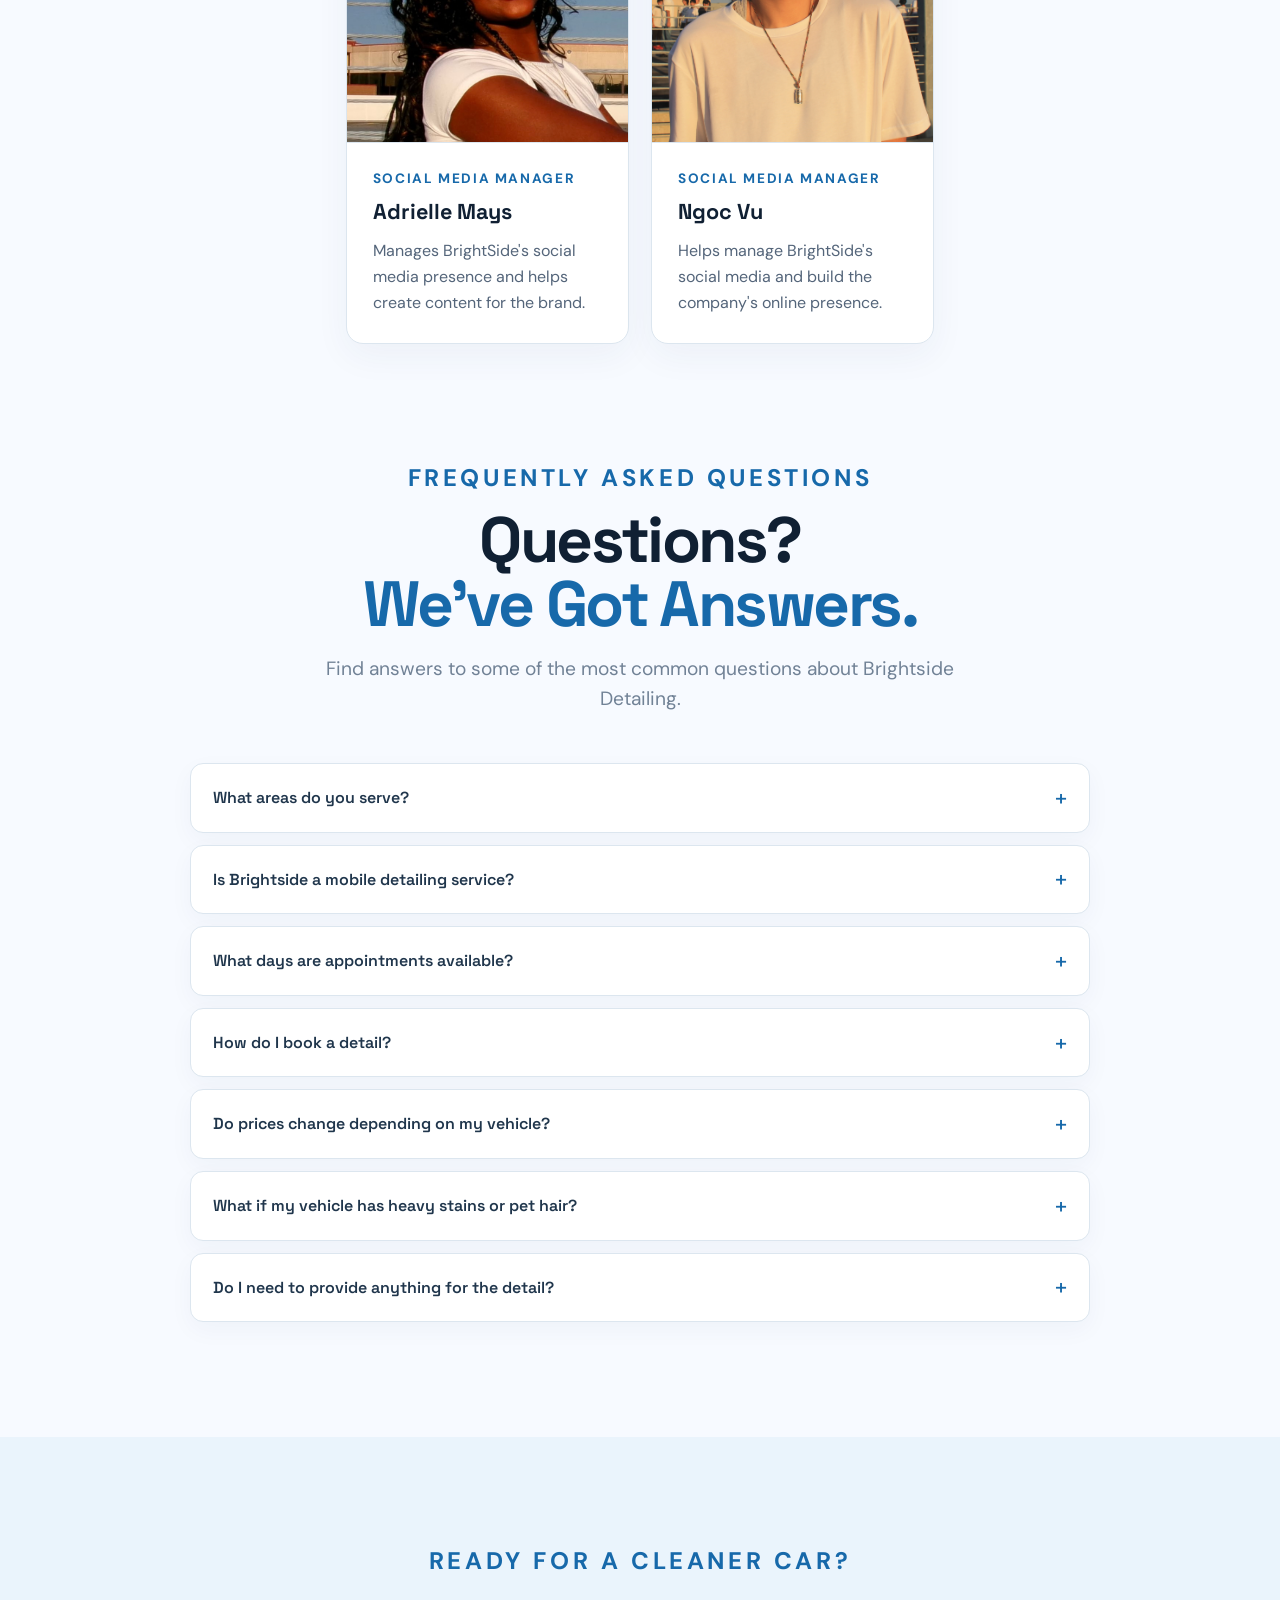
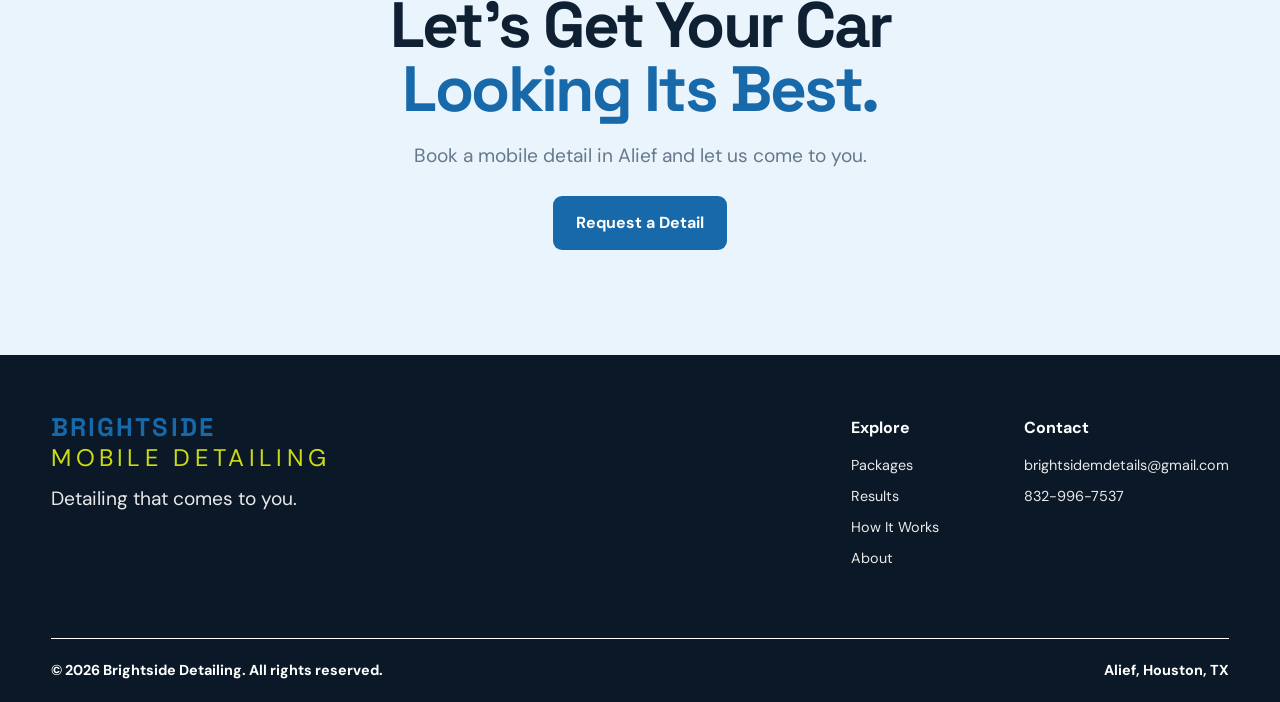
==== commit f5a632a2: "Update index.html" ====
--- a/index.html
+++ b/index.html
@@ -167,11 +167,12 @@
 
     <div class="hero-image">
 
-        <div class="images/BSlogo.PNG">
-
-            <span>
-                
-            </span>
+        <div class="image-logo">
+
+            <img
+                    src="images/BSlogo.PNG"
+                    alt="BrightSide Logo"
+                >
 
             <p>
                 
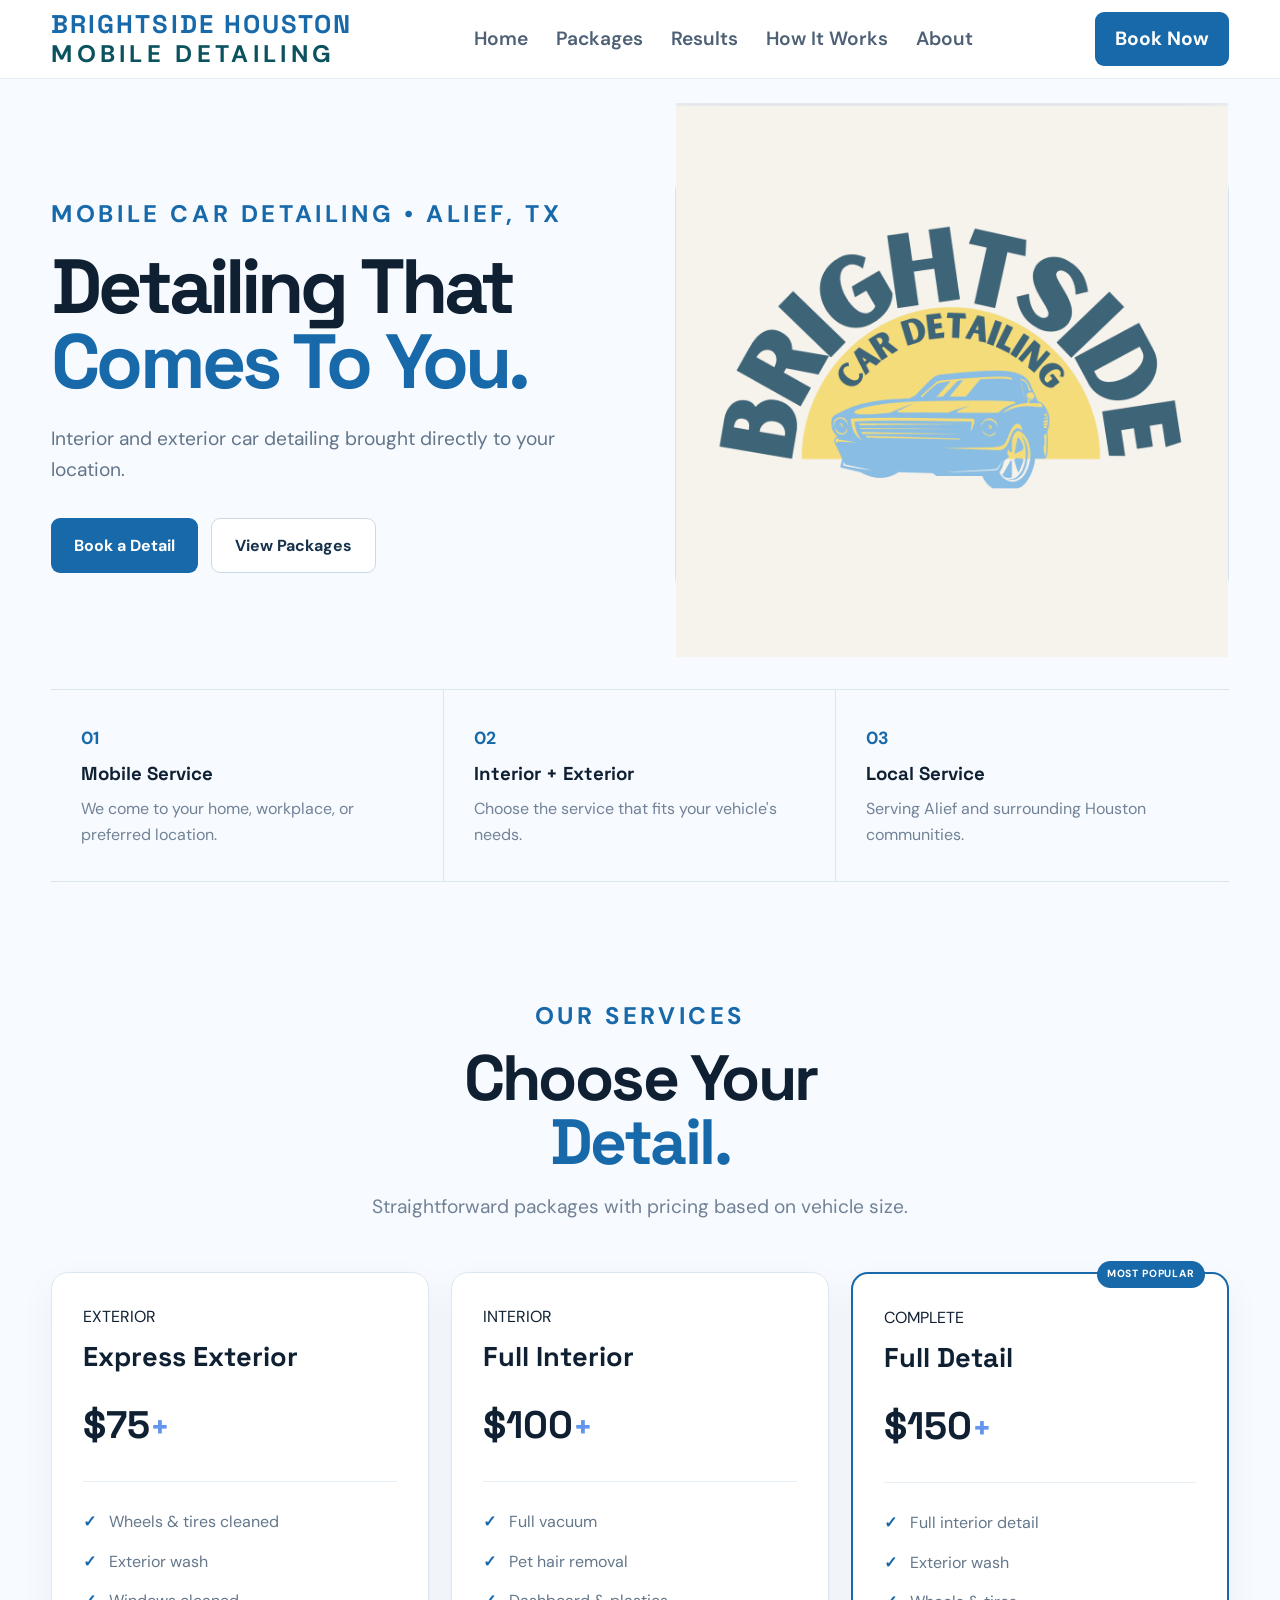
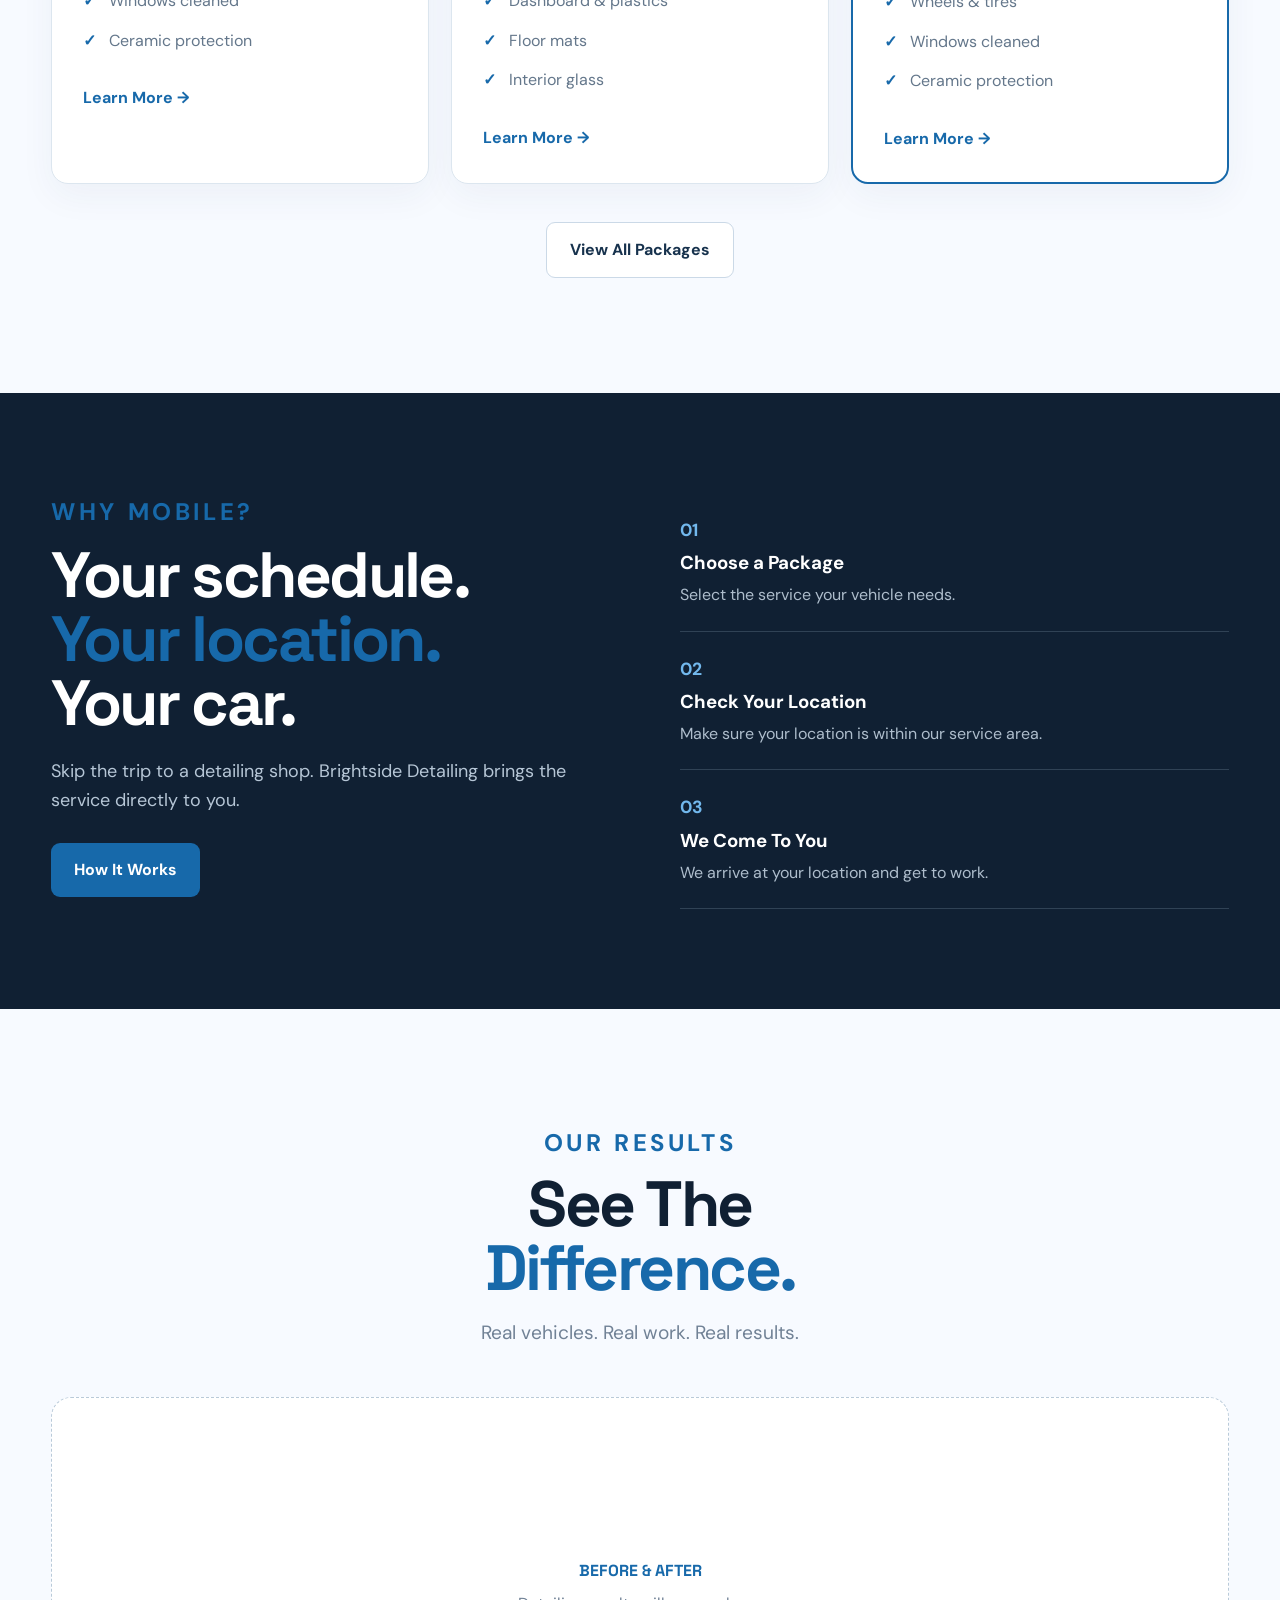
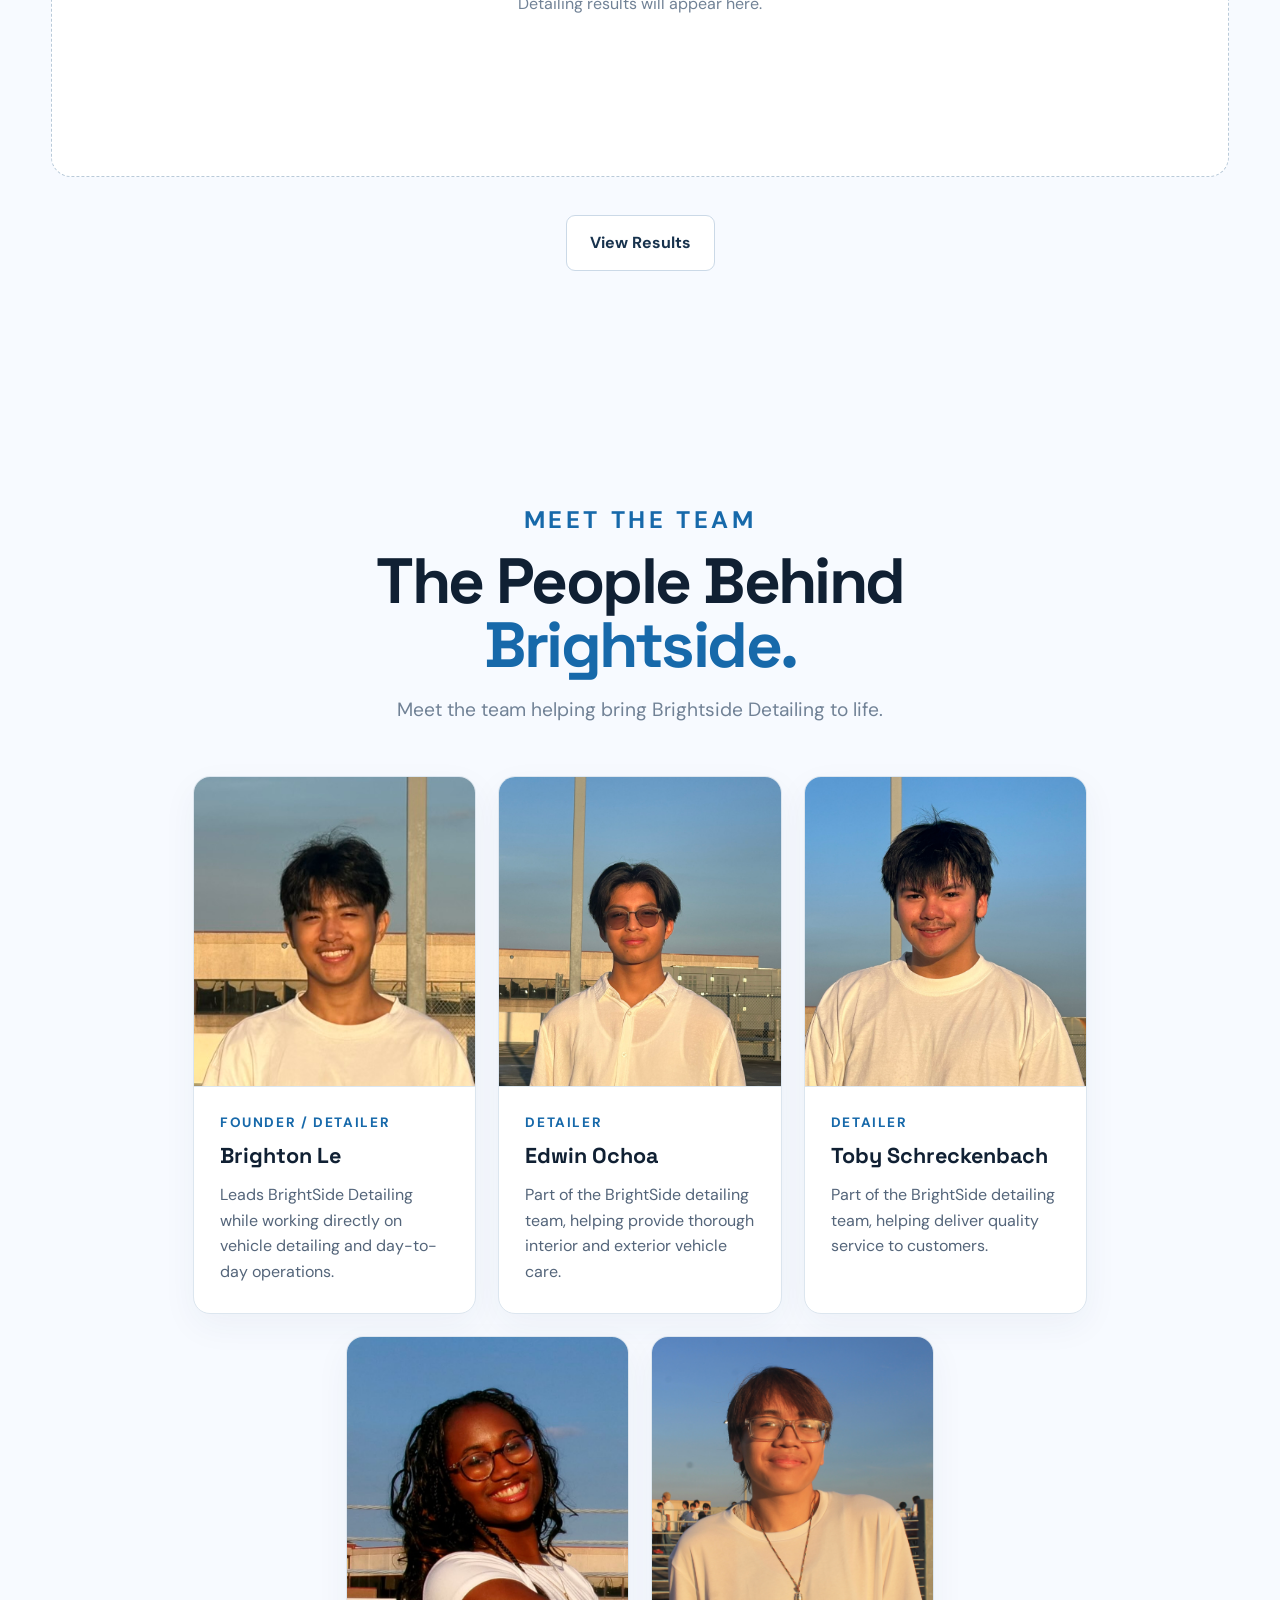
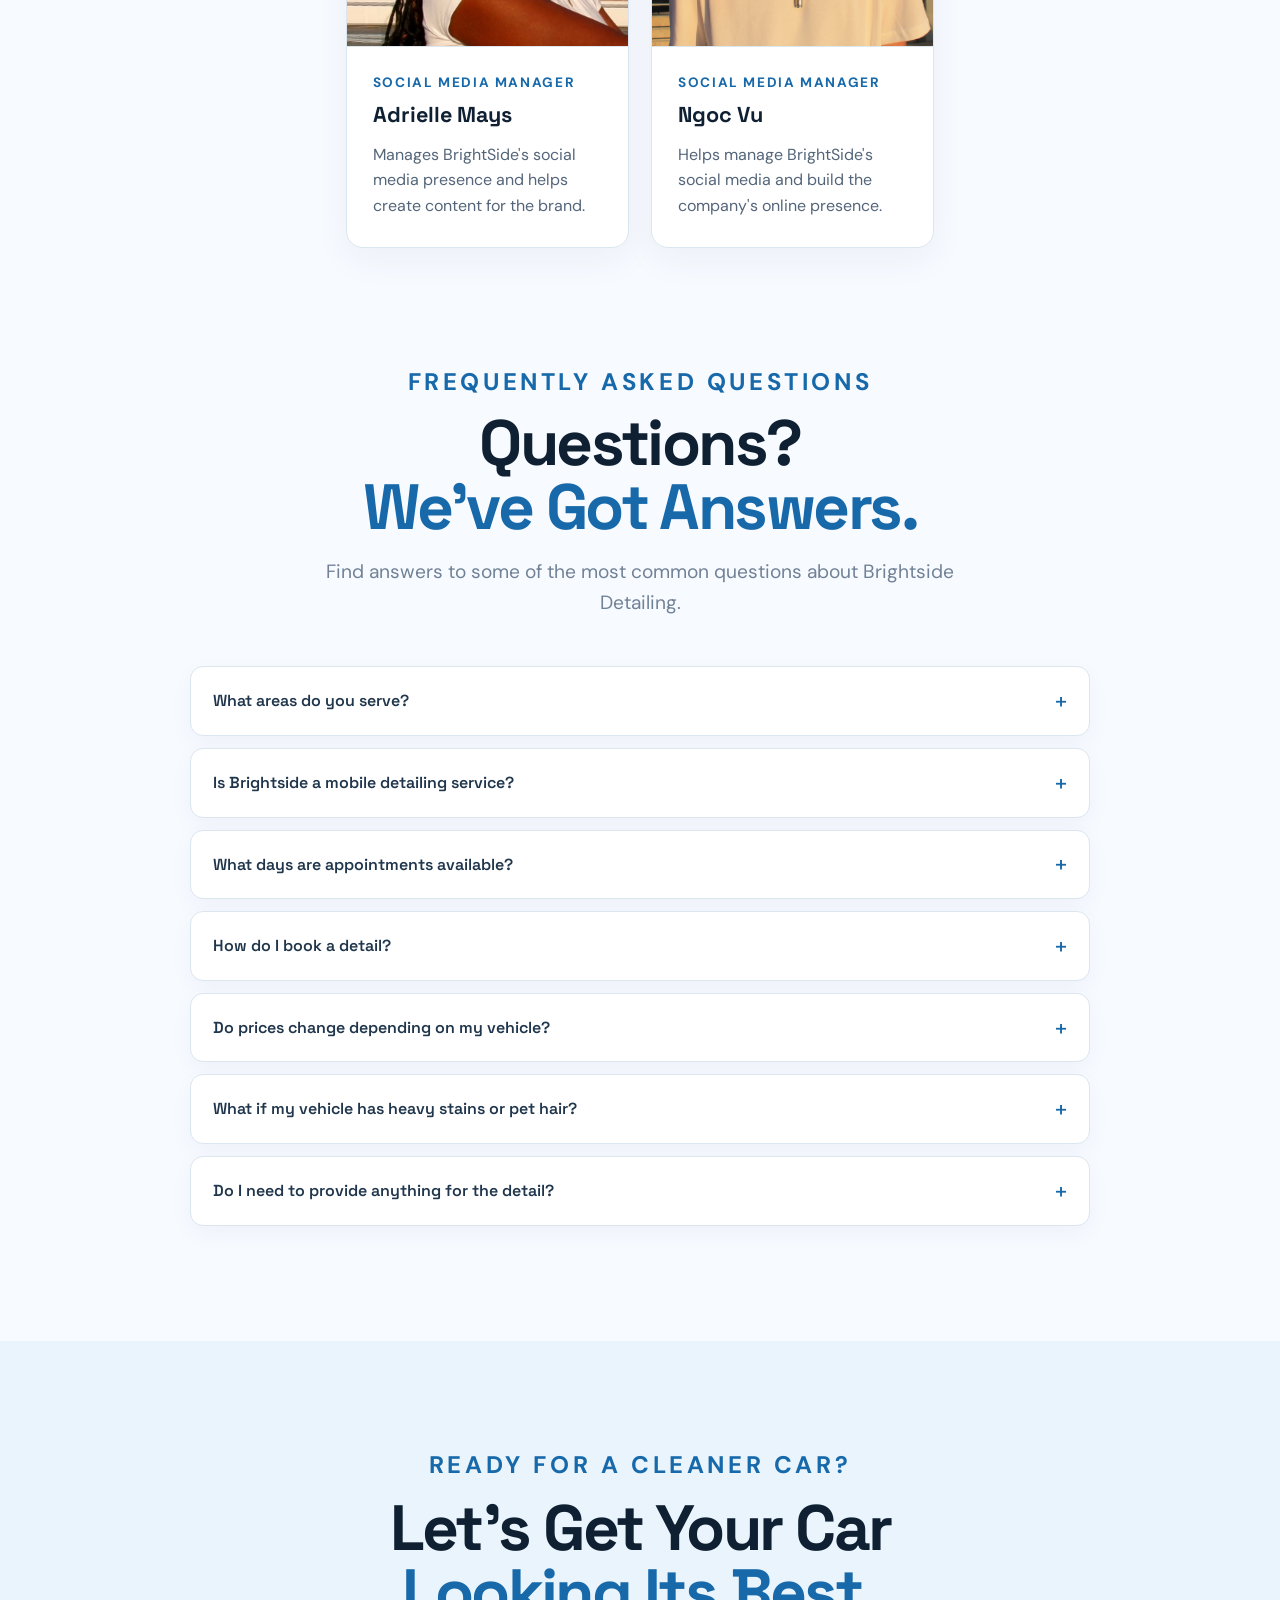
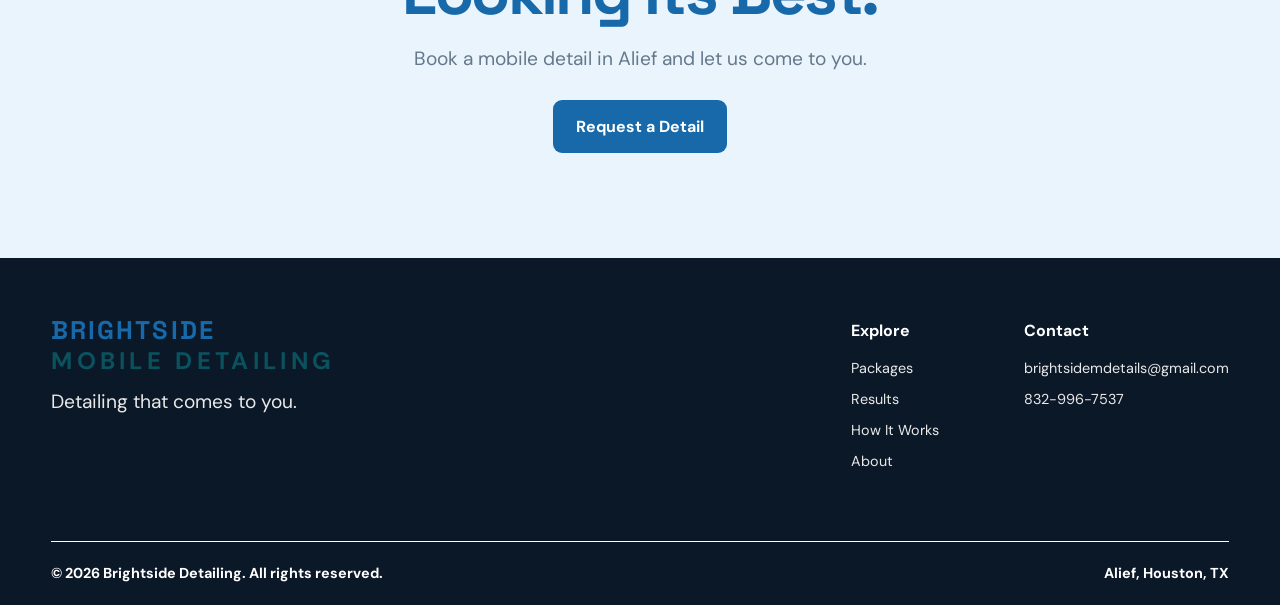
==== commit 8907ebec: "Update index.html" ====
--- a/index.html
+++ b/index.html
@@ -606,7 +606,7 @@
             </strong>
 
             <p>
-                Your detailing results will
+                Detailing results will
                 appear here.
             </p>
 
--- a/style.css
+++ b/style.css
@@ -80,7 +80,8 @@
     margin-top: 5px;
     font-size: 1.5rem;
     letter-spacing: 0.18em;
-    color: #cddb13;
+   font-weight: bold;
+    color: #0b525f;
 }
 
 .nav-links {
@@ -225,7 +226,7 @@
     min-height: 430px;
 }
 
-.image-placeholder {
+.image-logo {
     width: 100%;
     height: 430px;
     border-radius: 22px;
@@ -247,13 +248,13 @@
     color: #547089;
 }
 
-.image-placeholder span {
+.image-logo span {
     font-family: "Space Grotesk", sans-serif;
     font-weight: 700;
     letter-spacing: 0.08em;
 }
 
-.image-placeholder p {
+.image-logo p {
     margin-top: 8px;
     font-size: 0.9rem;
 }
@@ -445,6 +446,7 @@
 }
 
 .mobile-text > p:not(.eyebrow) {
+   font-size: large;
     margin-top: 22px;
     color: #b6c6d6;
 }
@@ -806,6 +808,7 @@
 }
 
 .booking-hero-content > p:last-child {
+   font-size: larger;
     max-width: 600px;
     margin-top: 18px;
     color: #627589;
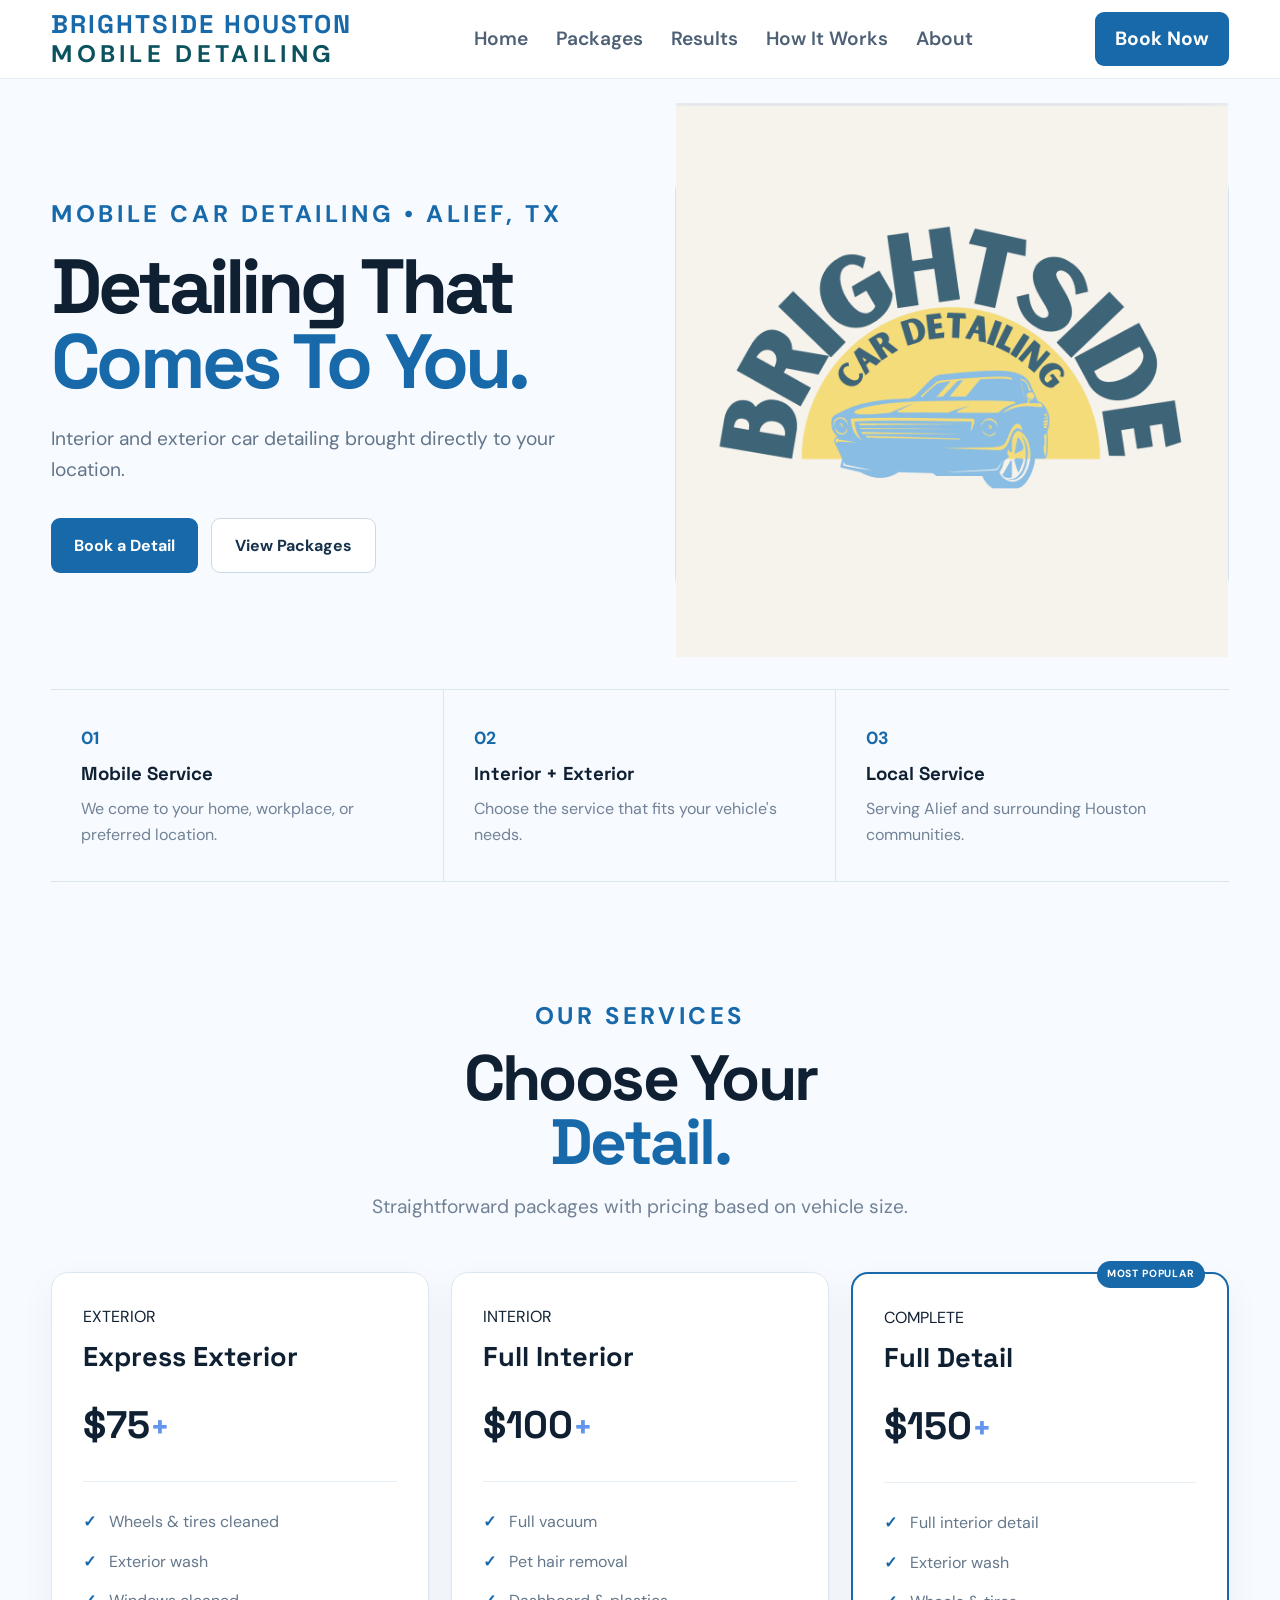
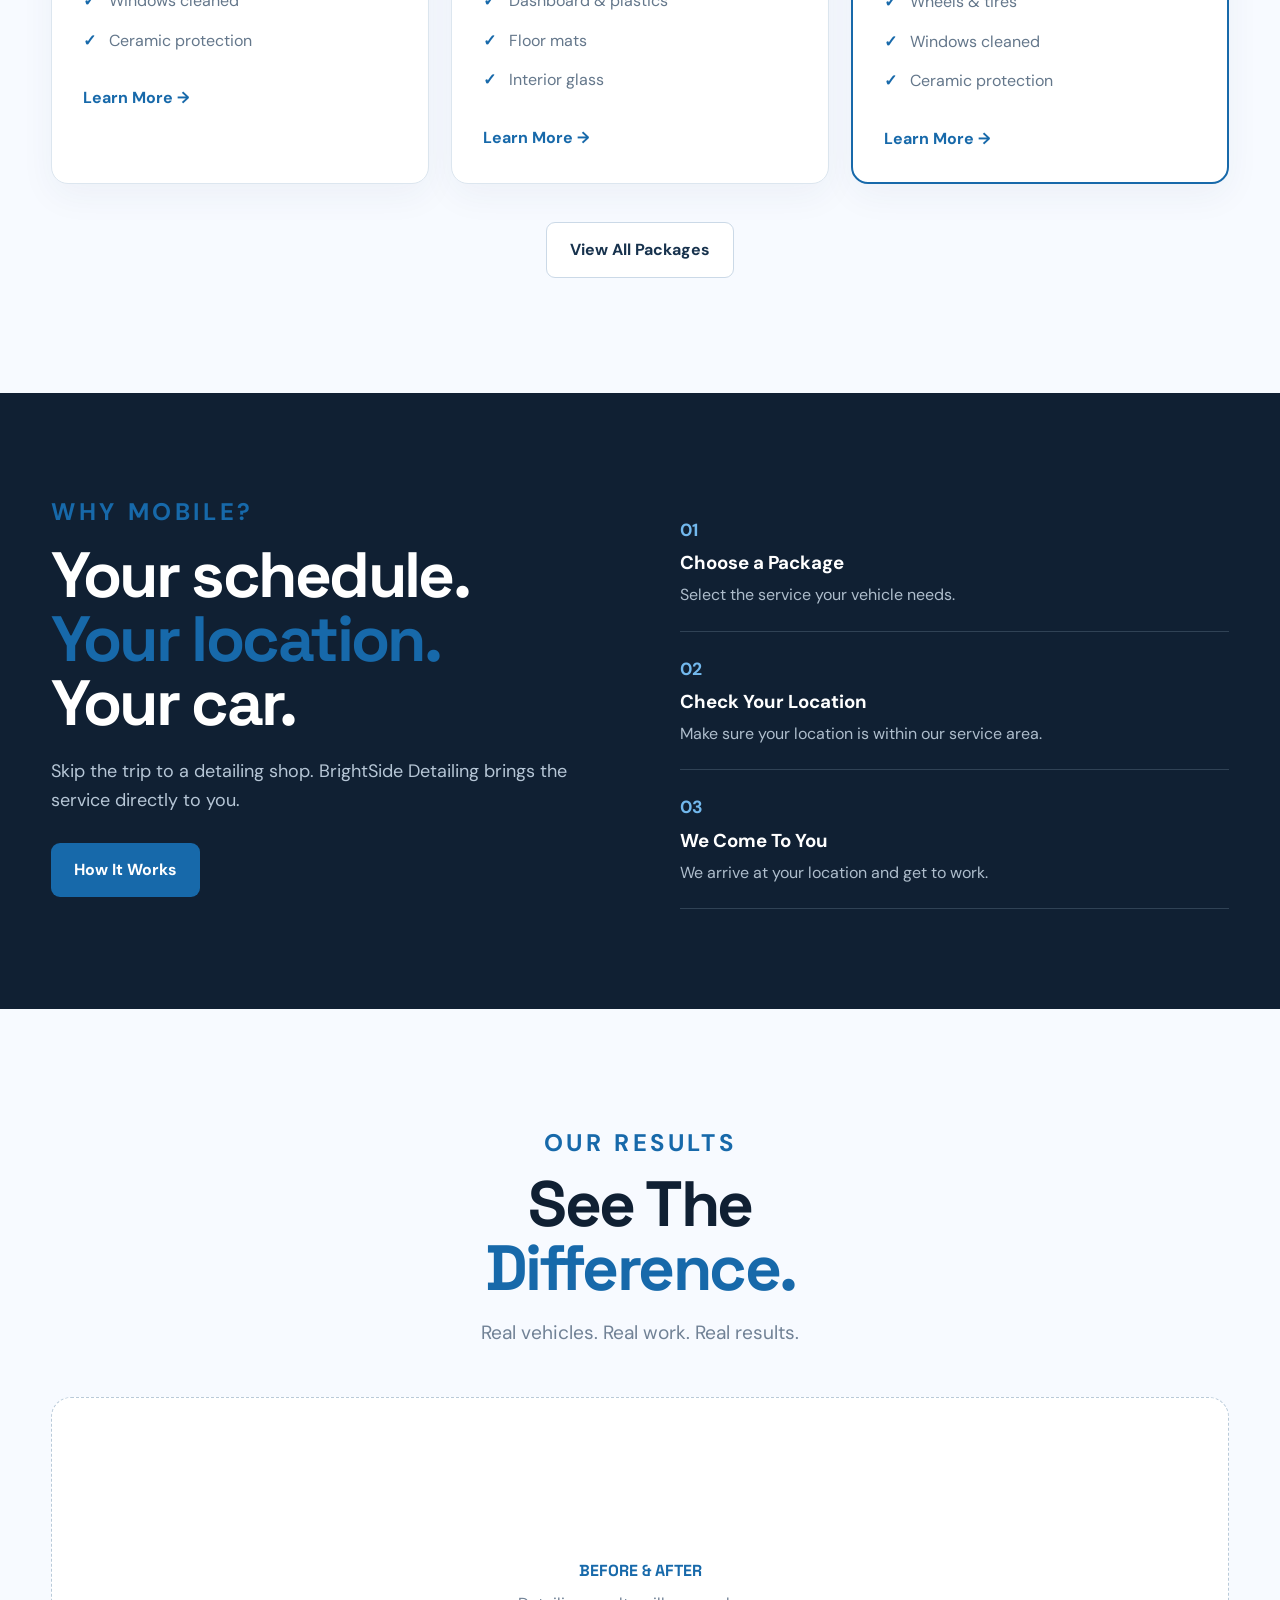
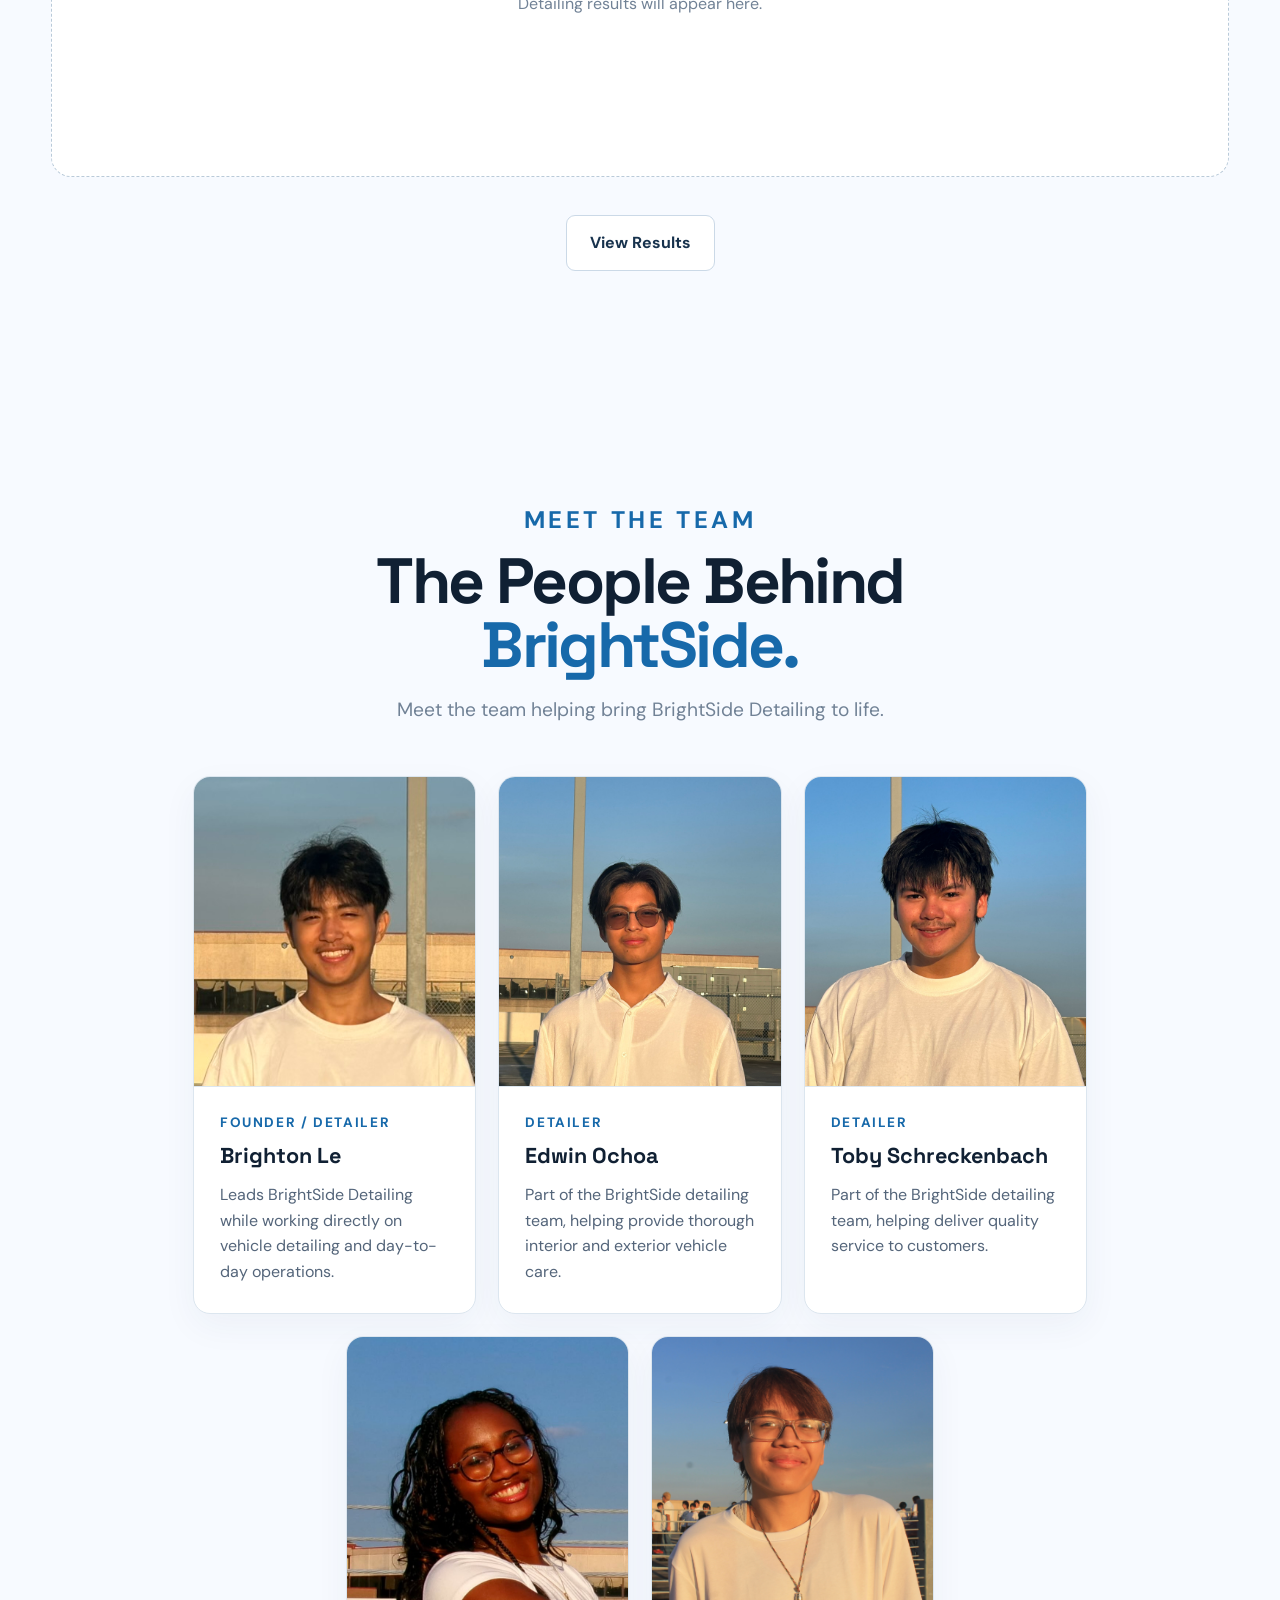
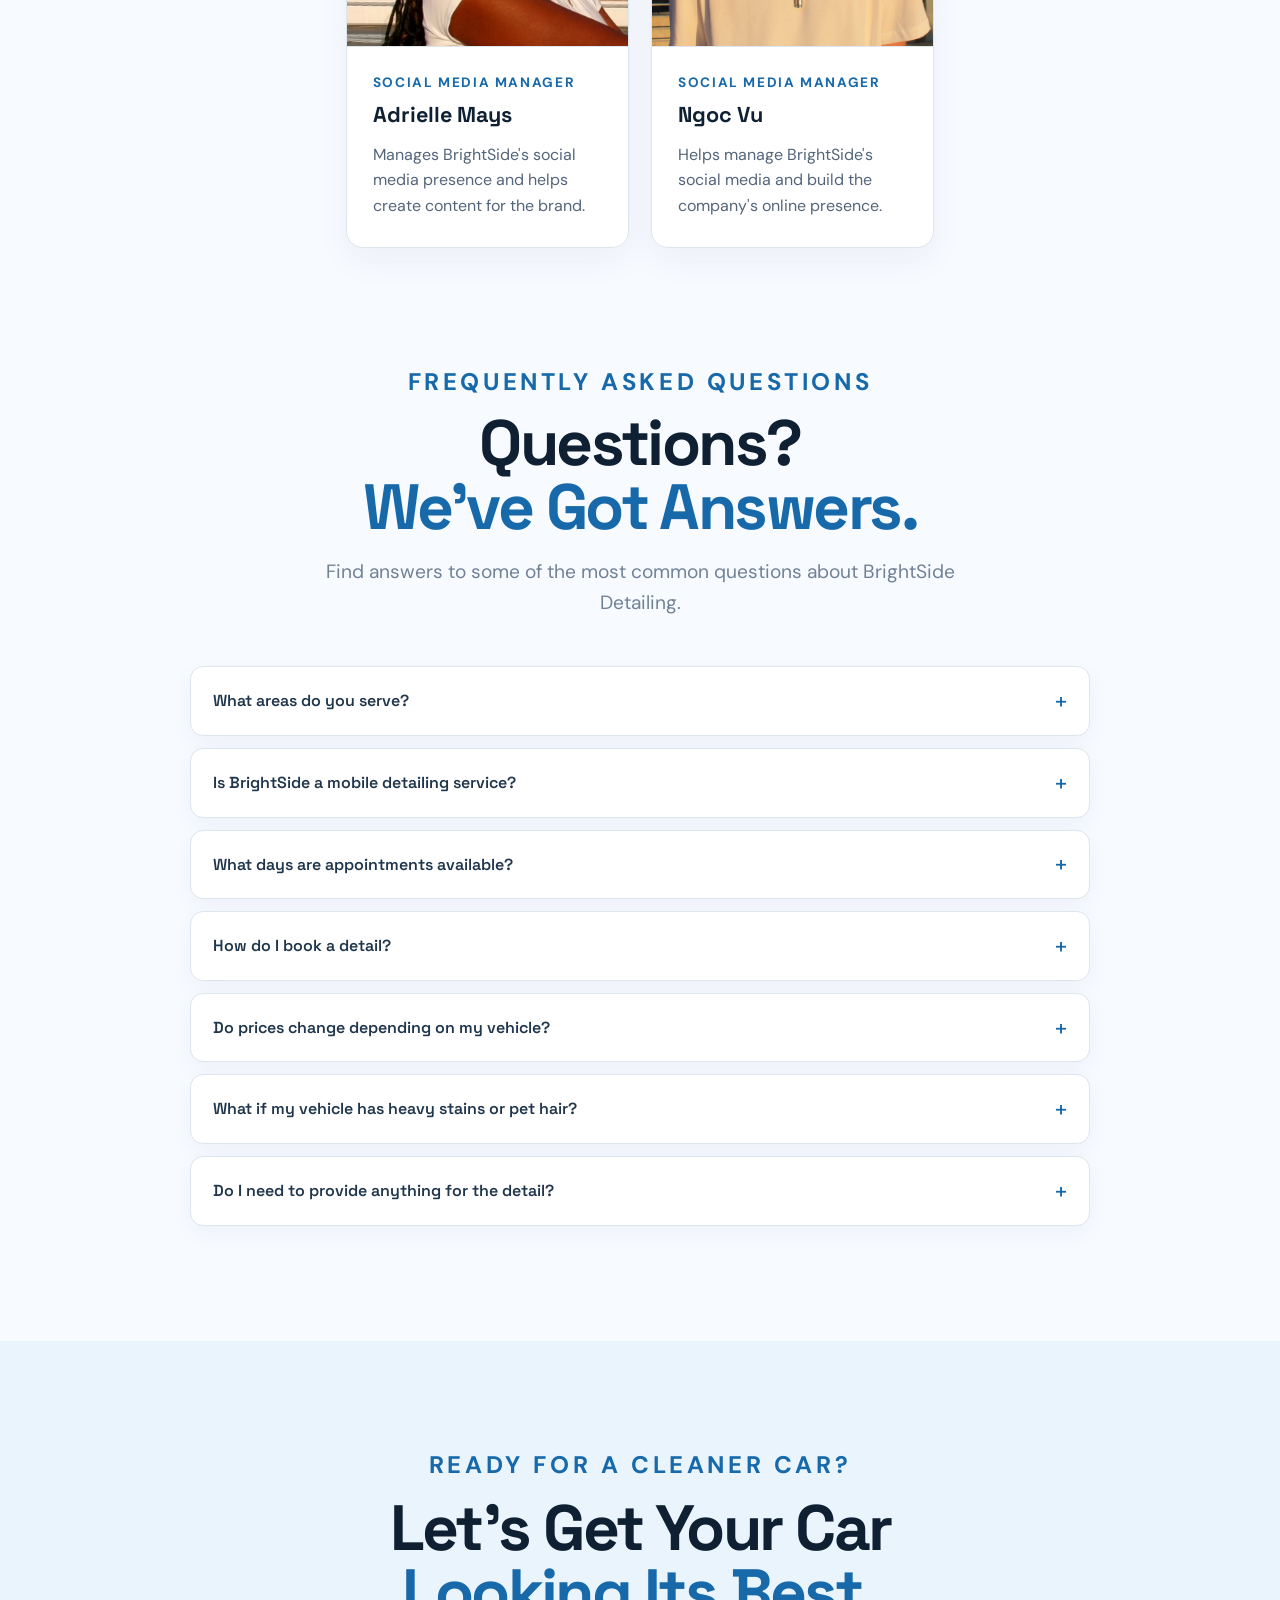
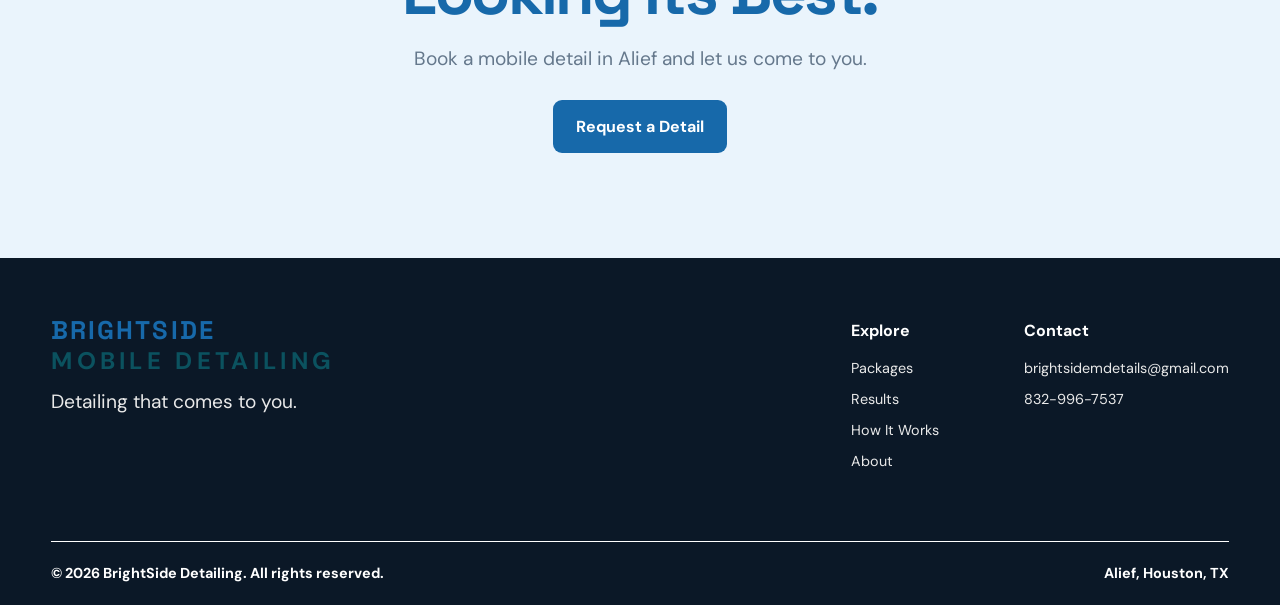
==== commit 7f36cb2e: "Update index.html" ====
--- a/index.html
+++ b/index.html
@@ -11,12 +11,12 @@
     >
 
     <title>
-        Brightside Houston Detailing | Mobile Car Detailing
+        BrightSide Houston Detailing | Mobile Car Detailing
     </title>
 
     <meta
         name="description"
-        content="Brightside Detailing provides mobile car detailing in Alief and surrounding Houston areas."
+        content="BrightSide Detailing provides mobile car detailing in Alief and surrounding Houston areas."
     >
 
     <link rel="preconnect" href="https://fonts.googleapis.com">
@@ -488,7 +488,7 @@
         <p>
 
             Skip the trip to a detailing shop.
-            Brightside Detailing brings the
+            BrightSide Detailing brings the
             service directly to you.
 
         </p>
@@ -646,14 +646,14 @@
             The People Behind
 
             <span>
-                Brightside.
+                BrightSide.
             </span>
 
         </h2>
 
 
         <p>
-            Meet the team helping bring Brightside
+            Meet the team helping bring BrightSide
             Detailing to life.
         </p>
 
@@ -872,7 +872,7 @@
 
         <p>
             Find answers to some of the most common
-            questions about Brightside Detailing.
+            questions about BrightSide Detailing.
         </p>
 
     </div>
@@ -891,7 +891,7 @@
             <div class="faq-answer">
 
                 <p>
-                    Brightside Detailing serves Alief
+                    BrightSide Detailing serves Alief
                     and surrounding Houston communities
                     within approximately 20 miles of our
                     service area.
@@ -906,7 +906,7 @@
         <details class="faq-item">
 
             <summary>
-                Is Brightside a mobile detailing service?
+                Is BrightSide a mobile detailing service?
             </summary>
 
             <div class="faq-answer">
@@ -932,7 +932,7 @@
             <div class="faq-answer">
 
                 <p>
-                    Brightside currently offers detailing
+                    BrightSide currently offers detailing
                     appointments on weekends. Available
                     dates and times can be viewed through
                     our online booking system.
@@ -1139,11 +1139,11 @@
                     Contact
                 </h4>
 
-                <a href="mailto:YOUR-EMAIL-HERE">
+                <a href="mailto:brightsidemdetails@gmail.com">
                     brightsidemdetails@gmail.com
                 </a>
 
-                <a href="tel:YOUR-PHONE-HERE">
+                <a href="tel:8329967537">
                     832-996-7537
                 </a>
 
@@ -1159,7 +1159,7 @@
     <div class="footer-bottom">
 
         <p>
-            © 2026 Brightside Detailing.
+            © 2026 BrightSide Detailing.
             All rights reserved.
         </p>
 
--- a/style.css
+++ b/style.css
@@ -1044,6 +1044,288 @@
     font-size: 0.75rem;
 }
 
+/* =======================================================
+   BOOKING PAGE MOBILE NAVIGATION
+   ======================================================= */
+
+.bs-booking-menu-button {
+
+    display: none;
+
+    width: 44px;
+    height: 44px;
+
+    position: relative;
+
+    align-items: center;
+    justify-content: center;
+
+    flex-direction: column;
+
+    gap: 5px;
+
+    flex-shrink: 0;
+
+    padding: 0;
+
+    border:
+        1px solid
+        var(--bs-border);
+
+    border-radius: 10px;
+
+    background: white;
+
+    cursor: pointer;
+
+    z-index: 100;
+
+}
+
+
+.bs-booking-menu-button span {
+
+    display: block;
+
+    width: 20px;
+    height: 2px;
+
+    border-radius: 999px;
+
+    background:
+        var(--bs-text);
+
+    transition:
+        transform 0.2s ease,
+        opacity 0.2s ease;
+
+}
+
+
+.bs-booking-menu-button.is-open span:nth-child(1) {
+
+    transform:
+        translateY(7px)
+        rotate(45deg);
+
+}
+
+
+.bs-booking-menu-button.is-open span:nth-child(2) {
+
+    opacity: 0;
+
+}
+
+
+.bs-booking-menu-button.is-open span:nth-child(3) {
+
+    transform:
+        translateY(-7px)
+        rotate(-45deg);
+
+}
+
+
+.bs-booking-mobile-menu {
+
+    display: none;
+
+}
+
+
+@media (max-width: 900px) {
+
+    .bs-booking-header-inner {
+
+        position: relative;
+
+    }
+
+
+    /*
+       Hide the desktop navigation completely
+       on smaller screens.
+    */
+
+    .bs-booking-nav {
+
+        display: none;
+
+    }
+
+
+    /*
+       Show hamburger.
+    */
+
+    .bs-booking-menu-button {
+
+        display: flex;
+
+    }
+
+
+    /*
+       Full-width mobile dropdown.
+    */
+
+    .bs-booking-mobile-menu {
+
+        position: absolute;
+
+        top: 100%;
+
+        left: 0;
+        right: 0;
+
+        z-index: 90;
+
+        display: none;
+
+        flex-direction: column;
+
+        padding:
+            10px 20px 18px;
+
+        background:
+            rgba(
+                255,
+                255,
+                255,
+                0.98
+            );
+
+        border-top:
+            1px solid
+            var(--bs-border);
+
+        border-bottom:
+            1px solid
+            var(--bs-border);
+
+        box-shadow:
+            0 18px 40px
+            rgba(
+                15,
+                23,
+                42,
+                0.12
+            );
+
+        backdrop-filter:
+            blur(12px);
+
+    }
+
+
+    .bs-booking-mobile-menu.mobile-open {
+
+        display: flex;
+
+    }
+
+
+    .bs-booking-mobile-menu a {
+
+        display: flex;
+
+        min-height: 48px;
+
+        align-items: center;
+
+        padding:
+            0 4px;
+
+        color:
+            #4b5563;
+
+        font-size:
+            16px;
+
+        font-weight:
+            600;
+
+        border-bottom:
+            1px solid
+            #f0f2f5;
+
+    }
+
+
+    .bs-booking-mobile-menu a:last-child {
+
+        border-bottom: 0;
+
+    }
+
+
+    .bs-booking-mobile-menu a:hover {
+
+        color:
+            var(--bs-blue);
+
+    }
+
+
+    .bs-booking-mobile-menu
+    .bs-booking-mobile-button {
+
+        justify-content: center;
+
+        margin-top:
+            10px;
+
+        min-height:
+            48px;
+
+        border: 0;
+
+        border-radius:
+            10px;
+
+        background:
+            var(--bs-blue);
+
+        color:
+            white;
+
+    }
+
+
+    .bs-booking-mobile-menu
+    .bs-booking-mobile-button:hover {
+
+        background:
+            var(--bs-blue-dark);
+
+        color:
+            white;
+
+    }
+
+}
+
+
+@media (max-width: 600px) {
+
+    .bs-booking-menu-button {
+
+        width: 42px;
+        height: 42px;
+
+    }
+
+
+    .bs-booking-mobile-menu {
+
+        padding:
+            10px 14px 16px;
+
+    }
+
+}
+
 
 /* =========================================
    VEHICLE PRICE
@@ -1593,3 +1875,321 @@
     }
 
 }
+
+/* =========================================
+   MOBILE NAVIGATION FIX
+   ========================================= */
+
+/*
+   Prevent the page from scrolling behind
+   an open mobile navigation menu.
+*/
+
+body.mobile-menu-open {
+    overflow: hidden;
+}
+
+
+/*
+   Standard mobile navigation.
+
+   The existing desktop navigation remains
+   unchanged. These rules only take effect
+   on smaller screens.
+*/
+
+@media (max-width: 900px) {
+
+    .navbar {
+        position: relative;
+    }
+
+
+    .nav-container {
+        position: relative;
+        min-height: 72px;
+    }
+
+
+    .menu-button {
+        position: relative;
+        z-index: 110;
+
+        display: flex;
+
+        width: 44px;
+        height: 44px;
+
+        align-items: center;
+        justify-content: center;
+
+        flex-shrink: 0;
+
+        padding: 0;
+
+        border: 1px solid #dce6ef;
+        border-radius: 9px;
+
+        background: white;
+
+        color: #102033;
+
+        cursor: pointer;
+
+        font-size: 0;
+
+        transition:
+            background 0.2s ease,
+            border-color 0.2s ease,
+            color 0.2s ease;
+    }
+
+
+    /*
+       Three hamburger lines.
+    */
+
+    .menu-button::before,
+    .menu-button::after {
+
+        content: "";
+
+        position: absolute;
+
+        width: 20px;
+        height: 2px;
+
+        border-radius: 999px;
+
+        background: currentColor;
+
+        transition:
+            transform 0.2s ease,
+            top 0.2s ease,
+            box-shadow 0.2s ease;
+
+    }
+
+
+    .menu-button::before {
+
+        top: 16px;
+
+        box-shadow:
+            0 7px 0 currentColor,
+            0 14px 0 currentColor;
+
+    }
+
+
+    .menu-button::after {
+        display: none;
+    }
+
+
+    /*
+       Turn the hamburger into an X
+       when the menu is open.
+    */
+
+    .menu-button.is-open::before {
+
+        top: 21px;
+
+        box-shadow: none;
+
+        transform:
+            rotate(45deg);
+
+    }
+
+
+    .menu-button.is-open::after {
+
+        display: block;
+
+        top: 21px;
+
+        transform:
+            rotate(-45deg);
+
+    }
+
+
+    .menu-button:hover {
+
+        border-color:
+            #1769aa;
+
+        color:
+            #1769aa;
+
+        background:
+            #f7fbff;
+
+    }
+
+
+    /*
+       Mobile navigation panel.
+    */
+
+    .nav-links {
+
+        position: absolute;
+
+        top: calc(100% + 1px);
+
+        left: 0;
+        right: 0;
+
+        z-index: 105;
+
+        display: none;
+
+        flex-direction: column;
+
+        align-items: stretch;
+
+        gap: 0;
+
+        padding: 10px 0 16px;
+
+        background:
+            rgba(
+                255,
+                255,
+                255,
+                0.98
+            );
+
+        border-top:
+            1px solid #e5edf5;
+
+        border-bottom:
+            1px solid #dce6ef;
+
+        box-shadow:
+            0 18px 35px
+            rgba(
+                16,
+                32,
+                51,
+                0.12
+            );
+
+        backdrop-filter:
+            blur(12px);
+
+    }
+
+
+    /*
+       This is the important part:
+       the JavaScript adds this class.
+    */
+
+    .nav-links.mobile-open {
+
+        display: flex;
+
+    }
+
+
+    .nav-links a {
+
+        display: flex;
+
+        width: 100%;
+
+        min-height: 48px;
+
+        align-items: center;
+
+        padding:
+            0 4%;
+
+        border-radius: 0;
+
+    }
+
+
+    .nav-links a:hover {
+
+        background:
+            #f5f9fd;
+
+    }
+
+
+    /*
+       Book Now becomes a proper full-width
+       menu item instead of crowding the
+       top navigation.
+    */
+
+    .nav-links .nav-button {
+
+        width: calc(100% - 8%);
+
+        justify-content: center;
+
+        margin:
+            8px 4% 0;
+
+        border-radius: 9px;
+
+        color: white;
+
+    }
+
+
+    .nav-links .nav-button:hover {
+
+        color: white;
+
+        background:
+            #0f548b;
+
+    }
+
+}
+
+
+/* =========================================
+   EXTRA SMALL PHONES
+   ========================================= */
+
+@media (max-width: 600px) {
+
+    .nav-container {
+
+        width: 92%;
+
+        min-height: 68px;
+
+    }
+
+
+    .logo {
+
+        font-size: 0.92rem;
+
+    }
+
+
+    .logo span {
+
+        font-size: 0.65rem;
+
+    }
+
+
+    .menu-button {
+
+        width: 42px;
+        height: 42px;
+
+    }
+
+}
